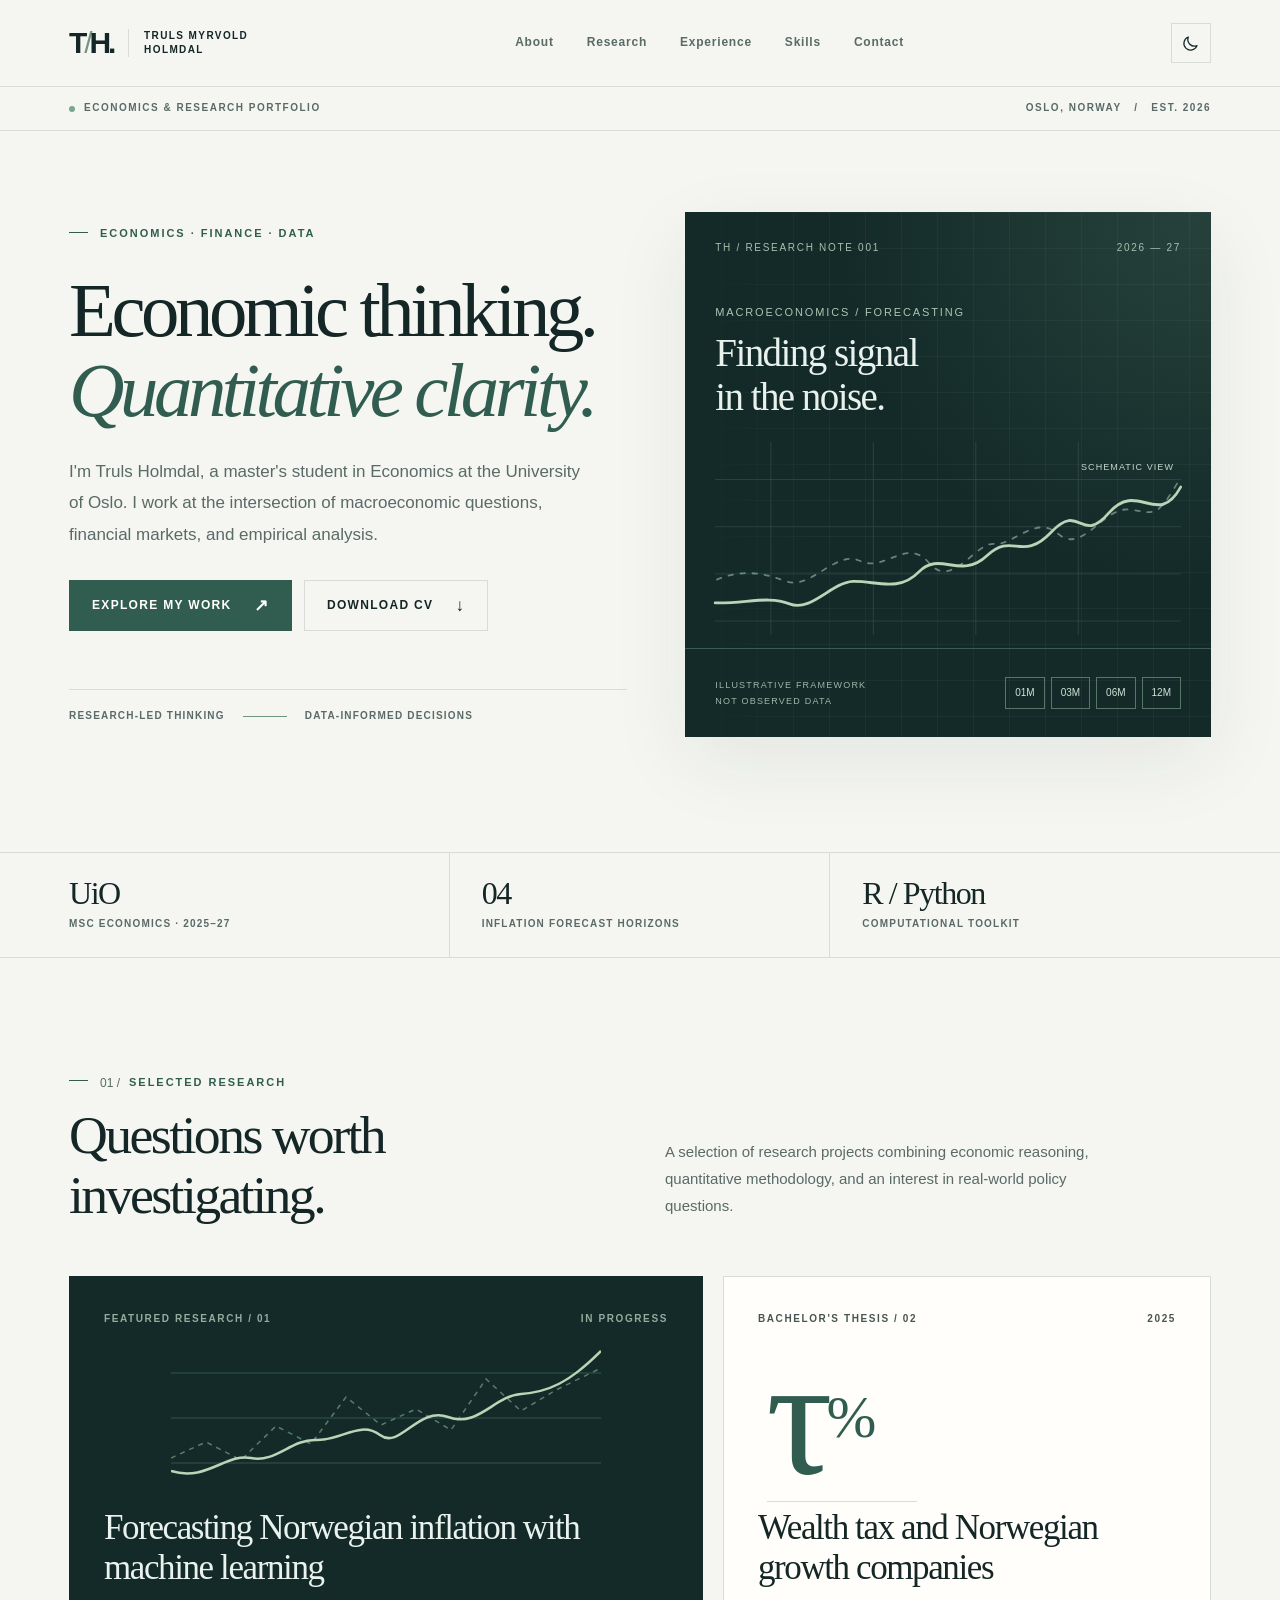
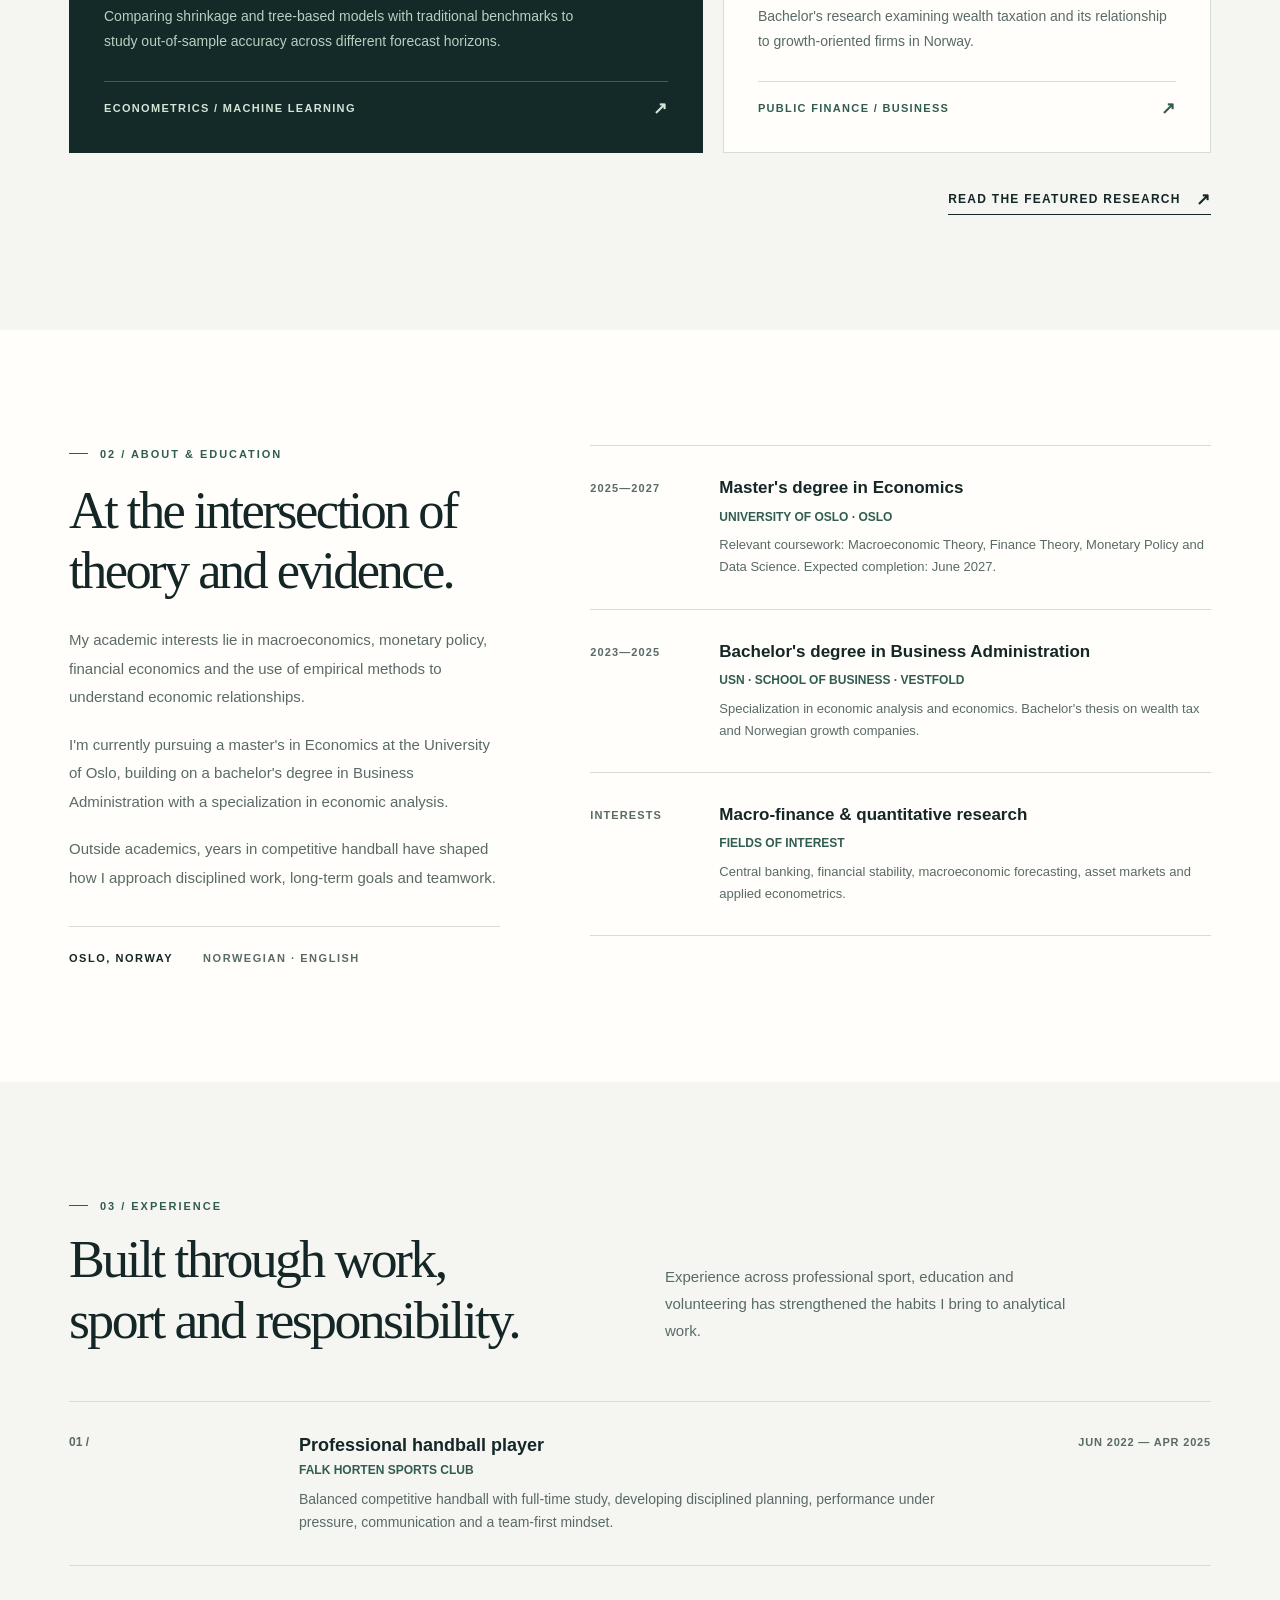
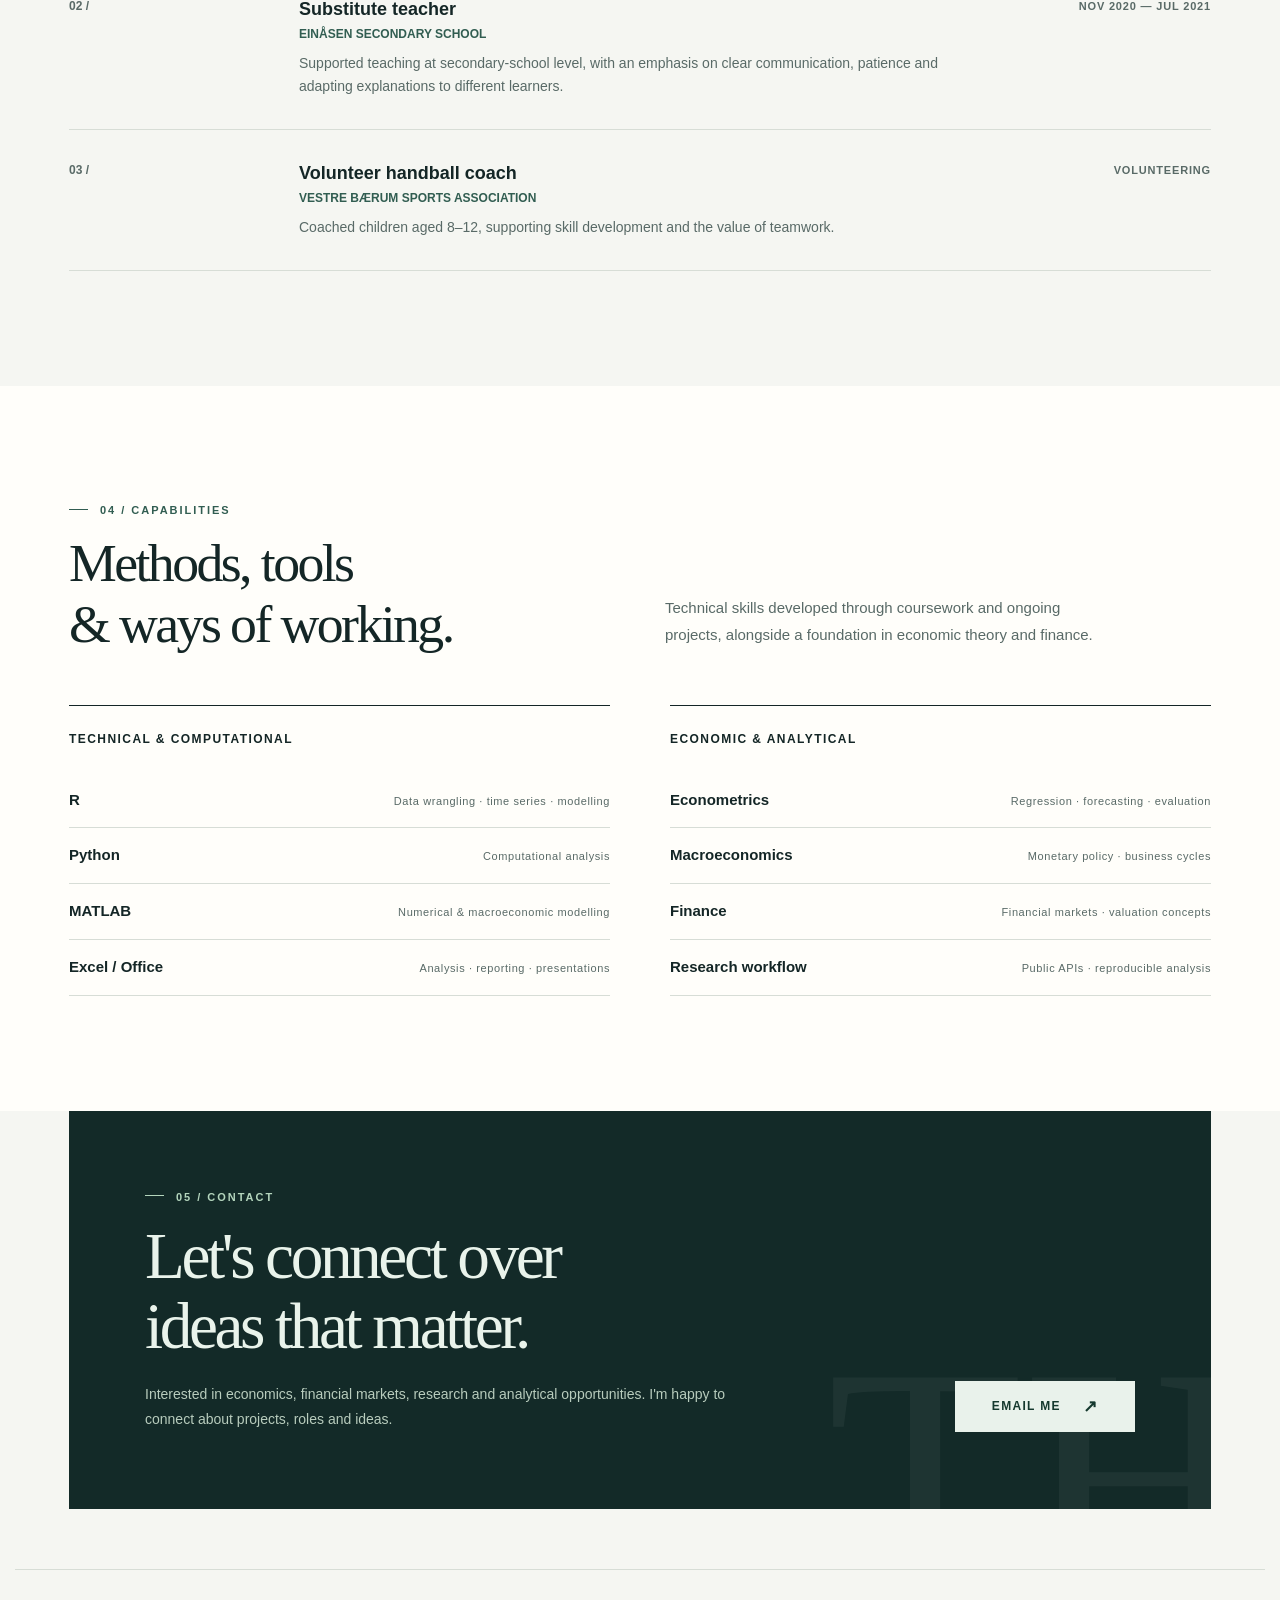
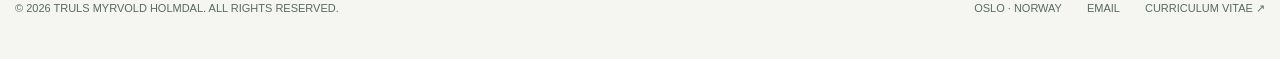
==== index.html @ bb896040 "Add files via upload" ====
<!doctype html>
<html lang="en">
<head>
  <meta charset="UTF-8"><meta name="viewport" content="width=device-width,initial-scale=1">
  <meta name="theme-color" content="#f5f6f2">
  <meta name="description" content="Truls Myrvold Holmdal — Economics master's student at the University of Oslo. Exploring macroeconomics, monetary policy, financial economics, econometrics, and forecasting research.">
  <meta property="og:type" content="website"><meta property="og:title" content="Truls Holmdal | Economics & Quantitative Research"><meta property="og:description" content="A portfolio of economic research, quantitative projects, experience and professional background.">
  <title>Truls Holmdal — Economics & Quantitative Research</title>
  <link rel="icon" href="assets/favicon.svg" type="image/svg+xml"><link rel="stylesheet" href="assets/styles.css">
  <script src="assets/profile.js" defer></script><script src="assets/app.js" defer></script>
</head>
<body>
<a class="skip-link" href="#main">Skip to main content</a>
<header class="site-header"><div class="container header-inner">
  <a href="index.html" class="brand" aria-label="Truls Holmdal home"><span class="brand-mark">T<span>/</span>H.</span><span class="brand-rule"></span><span class="brand-name">TRULS MYRVOLD<br>HOLMDAL</span></a>
  <nav class="navigation" id="site-nav" aria-label="Main navigation" data-navigation><a href="#about">About</a><a href="#work">Research</a><a href="#experience">Experience</a><a href="#skills">Skills</a><a href="#contact">Contact</a></nav>
  <div class="nav-actions"><button class="theme-toggle" type="button" data-theme-toggle aria-label="Switch to dark mode"><svg class="icon-moon" viewBox="0 0 24 24" aria-hidden="true"><path d="M20 15.5A8.8 8.8 0 0 1 8.5 4 9 9 0 1 0 20 15.5Z"/></svg><svg class="icon-sun" viewBox="0 0 24 24" aria-hidden="true"><circle cx="12" cy="12" r="4"/><path d="M12 2v2m0 16v2M4.93 4.93l1.41 1.41m11.32 11.32 1.41 1.41M2 12h2m16 0h2M4.93 19.07l1.41-1.41M17.66 6.34l1.41-1.41"/></svg></button><button class="menu-toggle" type="button" data-menu-toggle aria-controls="site-nav" aria-expanded="false" aria-label="Open navigation menu"><svg viewBox="0 0 24 24" aria-hidden="true"><path d="M4 8h16M4 16h16"/></svg></button></div>
</div></header>
<main id="main">
<div class="site-topline"><div class="container topline-inner"><span><i class="topline-dot"></i>ECONOMICS &amp; RESEARCH PORTFOLIO</span><span>OSLO, NORWAY &nbsp; / &nbsp; EST. 2026</span></div></div>
<section class="hero"><div class="container hero-layout">
  <div class="hero-content reveal"><div class="eyebrow">ECONOMICS · FINANCE · DATA</div><h1>Economic thinking.<br><em>Quantitative clarity.</em></h1><p class="hero-copy">I'm Truls Holmdal, a master's student in Economics at the University of Oslo. I work at the intersection of macroeconomic questions, financial markets, and empirical analysis.</p><div class="hero-actions"><a class="button" href="#work">Explore my work <span class="arrow" aria-hidden="true">↗</span></a><a class="button button-outline" href="assets/Truls_Holmdal_Public_CV.pdf" download>Download CV <span class="arrow" aria-hidden="true">↓</span></a></div><div class="hero-bottom"><span>RESEARCH-LED THINKING</span><span class="line"></span><span>DATA-INFORMED DECISIONS</span></div></div>
  <div class="visual-card reveal" aria-label="Decorative illustration of a quantitative research framework, not actual research results"><div class="visual-noise"></div><div class="visual-top"><span class="visual-index">TH / RESEARCH NOTE 001</span><span class="visual-index">2026 — 27</span></div><div class="visual-center"><span class="visual-label">MACROECONOMICS / FORECASTING</span><div class="visual-title">Finding signal<br>in the noise.</div><div class="visual-plot"><span class="plot-tag">SCHEMATIC VIEW</span><svg viewBox="0 0 500 180" preserveAspectRatio="none" role="img" aria-label="Abstract, illustrative time-series lines"><g class="chart-grid"><line x1="0" y1="35" x2="500" y2="35"/><line x1="0" y1="79" x2="500" y2="79"/><line x1="0" y1="123" x2="500" y2="123"/><line x1="0" y1="167" x2="500" y2="167"/><line x1="60" y1="0" x2="60" y2="180"/><line x1="170" y1="0" x2="170" y2="180"/><line x1="280" y1="0" x2="280" y2="180"/><line x1="390" y1="0" x2="390" y2="180"/></g><path class="chart-line chart-line-secondary" d="M0 129 C30 118 51 122 77 130 S130 100 156 111 S206 88 230 113 S280 93 300 95 S344 67 369 86 S417 60 445 63 S473 73 500 33"/><path class="chart-line" d="M0 150 C32 151 57 143 80 151 S125 131 148 130 S197 141 219 121 S264 129 292 106 S329 113 361 84 S392 97 423 66 S475 81 500 42"/></svg></div></div><div class="visual-end"><span class="visual-foot">ILLUSTRATIVE FRAMEWORK<br>NOT OBSERVED DATA</span><div class="visual-quarters"><span>01M</span><span>03M</span><span>06M</span><span>12M</span></div></div></div>
</div></section>
<section class="at-a-glance"><div class="container glance-grid"><div class="glance"><div class="glance-number">UiO</div><div class="glance-desc">MSc Economics · 2025–27</div></div><div class="glance"><div class="glance-number">04</div><div class="glance-desc">Inflation forecast horizons</div></div><div class="glance"><div class="glance-number">R / Python</div><div class="glance-desc">Computational toolkit</div></div></div></section>
<section class="section" id="work"><div class="container"><div class="section-heading reveal"><div><div class="eyebrow"><span class="number">01 /</span>SELECTED RESEARCH</div><h2>Questions worth<br>investigating.</h2></div><p>A selection of research projects combining economic reasoning, quantitative methodology, and an interest in real-world policy questions.</p></div><div class="projects-grid">
  <a class="project-card project-card--feature reveal" href="projects/inflation-forecasting.html"><div class="card-meta"><span>FEATURED RESEARCH / 01</span><span>IN PROGRESS</span></div><div class="card-visual"><svg class="mini-plot" viewBox="0 0 430 180" aria-hidden="true"><g opacity=".7"><line x1="0" y1="45" x2="430" y2="45"/><line x1="0" y1="90" x2="430" y2="90"/><line x1="0" y1="135" x2="430" y2="135"/></g><path class="ghost" d="M0 130 35 114 70 132 105 98 140 116 175 69 210 97 245 81 280 102 315 51 350 83 385 62 430 40"/><path d="M0 143 C35 154 55 125 80 130 S120 111 145 112 S189 92 209 107 S247 78 277 89 S323 68 350 66 S398 55 430 23"/></svg></div><div><h3>Forecasting Norwegian inflation with machine learning</h3><p>Comparing shrinkage and tree-based models with traditional benchmarks to study out-of-sample accuracy across different forecast horizons.</p><div class="project-bottom"><span>ECONOMETRICS / MACHINE LEARNING</span><span class="arrow" aria-hidden="true">↗</span></div></div></a>
  <a class="project-card reveal" href="projects/wealth-tax.html"><div class="card-meta"><span>BACHELOR'S THESIS / 02</span><span>2025</span></div><div class="card-visual tax-visual" aria-hidden="true">τ<span style="font-size:.36em;letter-spacing:0;vertical-align:middle;margin-left:12px">%</span></div><div><h3>Wealth tax and Norwegian growth companies</h3><p>Bachelor's research examining wealth taxation and its relationship to growth-oriented firms in Norway.</p><div class="project-bottom"><span>PUBLIC FINANCE / BUSINESS</span><span class="arrow" aria-hidden="true">↗</span></div></div></a>
</div><div class="section-after"><a class="text-link" href="projects/inflation-forecasting.html">Read the featured research <span class="arrow" aria-hidden="true">↗</span></a></div></div></section>
<section class="section section-alt" id="about"><div class="container about-grid"><div class="about-copy reveal"><div class="eyebrow">02 / ABOUT & EDUCATION</div><h2>At the intersection of theory and evidence.</h2><p>My academic interests lie in macroeconomics, monetary policy, financial economics and the use of empirical methods to understand economic relationships.</p><p>I'm currently pursuing a master's in Economics at the University of Oslo, building on a bachelor's degree in Business Administration with a specialization in economic analysis.</p><p>Outside academics, years in competitive handball have shaped how I approach disciplined work, long-term goals and teamwork.</p><div class="about-aside"><span>Oslo, Norway</span><span class="muted">Norwegian · English</span></div></div><div class="credentials reveal"><div class="credential"><div class="credential-date">2025—2027</div><div><h3>Master's degree in Economics</h3><p class="institution">UNIVERSITY OF OSLO · OSLO</p><p>Relevant coursework: Macroeconomic Theory, Finance Theory, Monetary Policy and Data Science. Expected completion: June 2027.</p></div></div><div class="credential"><div class="credential-date">2023—2025</div><div><h3>Bachelor's degree in Business Administration</h3><p class="institution">USN · SCHOOL OF BUSINESS · VESTFOLD</p><p>Specialization in economic analysis and economics. Bachelor's thesis on wealth tax and Norwegian growth companies.</p></div></div><div class="credential"><div class="credential-date">INTERESTS</div><div><h3>Macro-finance & quantitative research</h3><p class="institution">FIELDS OF INTEREST</p><p>Central banking, financial stability, macroeconomic forecasting, asset markets and applied econometrics.</p></div></div></div></div></section>
<section class="section" id="experience"><div class="container"><div class="section-heading reveal"><div><div class="eyebrow">03 / EXPERIENCE</div><h2>Built through work,<br>sport and responsibility.</h2></div><p>Experience across professional sport, education and volunteering has strengthened the habits I bring to analytical work.</p></div><div class="experience-list"><div class="experience-row reveal"><div class="experience-index">01 /</div><div><h3>Professional handball player</h3><div class="role">FALK HORTEN SPORTS CLUB</div><p>Balanced competitive handball with full-time study, developing disciplined planning, performance under pressure, communication and a team-first mindset.</p></div><div class="period">JUN 2022 — APR 2025</div></div><div class="experience-row reveal"><div class="experience-index">02 /</div><div><h3>Substitute teacher</h3><div class="role">EINÅSEN SECONDARY SCHOOL</div><p>Supported teaching at secondary-school level, with an emphasis on clear communication, patience and adapting explanations to different learners.</p></div><div class="period">NOV 2020 — JUL 2021</div></div><div class="experience-row reveal"><div class="experience-index">03 /</div><div><h3>Volunteer handball coach</h3><div class="role">VESTRE BÆRUM SPORTS ASSOCIATION</div><p>Coached children aged 8–12, supporting skill development and the value of teamwork.</p></div><div class="period">VOLUNTEERING</div></div></div></div></section>
<section class="section section-alt" id="skills"><div class="container"><div class="section-heading reveal"><div><div class="eyebrow">04 / CAPABILITIES</div><h2>Methods, tools<br>& ways of working.</h2></div><p>Technical skills developed through coursework and ongoing projects, alongside a foundation in economic theory and finance.</p></div><div class="skills-wrap reveal"><div class="skill-column"><h3>Technical & computational</h3><div class="skill-row"><span>R</span><small>Data wrangling · time series · modelling</small></div><div class="skill-row"><span>Python</span><small>Computational analysis</small></div><div class="skill-row"><span>MATLAB</span><small>Numerical & macroeconomic modelling</small></div><div class="skill-row"><span>Excel / Office</span><small>Analysis · reporting · presentations</small></div></div><div class="skill-column"><h3>Economic & analytical</h3><div class="skill-row"><span>Econometrics</span><small>Regression · forecasting · evaluation</small></div><div class="skill-row"><span>Macroeconomics</span><small>Monetary policy · business cycles</small></div><div class="skill-row"><span>Finance</span><small>Financial markets · valuation concepts</small></div><div class="skill-row"><span>Research workflow</span><small>Public APIs · reproducible analysis</small></div></div></div></div></section>
<section class="contact-section" id="contact"><div class="container"><div class="contact-panel reveal"><div><div class="eyebrow">05 / CONTACT</div><h2>Let's connect over<br>ideas that matter.</h2><p>Interested in economics, financial markets, research and analytical opportunities. I'm happy to connect about projects, roles and ideas.</p></div><div class="contact-actions"><a class="button button-light" href="mailto:truls.holmdal@gmail.com">Email me <span class="arrow" aria-hidden="true">↗</span></a><a class="button button-outline social-link" data-profile-link="linkedin" hidden href="#" style="color:#e9f3eb;border-color:#658375">LinkedIn <span class="arrow" aria-hidden="true">↗</span></a><a class="button button-outline social-link" data-profile-link="github" hidden href="#" style="color:#e9f3eb;border-color:#658375">GitHub <span class="arrow" aria-hidden="true">↗</span></a></div></div></div></section>
</main><footer class="site-footer"><div class="container footer-inner"><span>© <span data-year>2026</span> TRULS MYRVOLD HOLMDAL. ALL RIGHTS RESERVED.</span><span class="footer-right"><span>OSLO · NORWAY</span><a href="mailto:truls.holmdal@gmail.com">EMAIL</a><a href="assets/Truls_Holmdal_Public_CV.pdf">CURRICULUM VITAE ↗</a></span></div></footer>
</body></html>
---- assets/styles.css ----
/* Truls Myrvold Holmdal — portfolio. Standalone CSS, no build step required. */
:root{color-scheme:light;--bg:#f5f6f2;--surface:#fffefa;--surface-2:#ecefe9;--ink:#142626;--muted:#596a67;--rule:#d7ddd6;--accent:#315d51;--accent-2:#739683;--accent-light:#dfe9df;--deep:#132a28;--deep-2:#203c38;--shadow:0 24px 75px rgba(25,46,40,.075);--display:Georgia,'Times New Roman',serif;--body:'Helvetica Neue',Arial,Helvetica,sans-serif}
html[data-theme=dark]{color-scheme:dark;--bg:#101c1b;--surface:#182724;--surface-2:#1c322d;--ink:#ebf2ed;--muted:#a6b8b0;--rule:#30433c;--accent:#a7c9b2;--accent-2:#80ac97;--accent-light:#263e34;--deep:#0c1817;--deep-2:#233d35;--shadow:0 24px 75px rgba(0,0,0,.14)}
*{box-sizing:border-box}html{scroll-behavior:smooth;scroll-padding-top:100px}body{margin:0;background:var(--bg);color:var(--ink);font:16px/1.65 var(--body);-webkit-font-smoothing:antialiased}a{color:inherit;text-decoration:none}a:hover{text-decoration:none}button{font:inherit}::selection{background:#a8c9b7;color:#0c2521}img,svg{max-width:100%}button:focus-visible,a:focus-visible{outline:2px solid var(--accent-2);outline-offset:4px}.container{max-width:1250px;margin:0 auto;padding:0 54px}.skip-link{position:absolute;left:14px;top:-50px;z-index:1000;background:var(--ink);color:var(--bg);padding:9px 15px}.skip-link:focus{top:8px}.site-header{position:sticky;top:0;z-index:60;background:color-mix(in srgb,var(--bg) 93%,transparent);border-bottom:1px solid var(--rule);backdrop-filter:blur(18px)}.header-inner{display:flex;align-items:center;justify-content:space-between;min-height:86px;gap:24px}.brand{display:inline-flex;align-items:center;gap:15px;flex-shrink:0}.brand-mark{font-size:30px;font-weight:750;letter-spacing:-.105em;line-height:1}.brand-mark span{font-weight:400;color:var(--accent-2)}.brand-rule{height:28px;border-left:1px solid var(--rule)}.brand-name{font-size:10px;text-transform:uppercase;line-height:1.4;letter-spacing:.14em;font-weight:700}.navigation{display:flex;align-items:center;gap:33px}.navigation a{font-size:12px;font-weight:650;letter-spacing:.065em;color:var(--muted);transition:color .2s}.navigation a:hover,.navigation a[aria-current=page]{color:var(--ink)}.nav-actions{display:flex;align-items:center;gap:12px}.theme-toggle,.menu-toggle{border:1px solid var(--rule);background:transparent;color:var(--ink);width:40px;height:40px;display:grid;place-items:center;cursor:pointer;transition:background .2s,border-color .2s}.theme-toggle:hover,.menu-toggle:hover{background:var(--surface-2)}.theme-toggle svg,.menu-toggle svg{width:18px;height:18px;fill:none;stroke:currentColor;stroke-width:1.65;stroke-linecap:round;stroke-linejoin:round}.icon-sun{display:none}html[data-theme=dark] .icon-sun{display:block}html[data-theme=dark] .icon-moon{display:none}.menu-toggle{display:none}.button{display:inline-flex;align-items:center;justify-content:center;gap:22px;min-height:51px;padding:13px 22px;background:var(--accent);color:#fffefa;font-size:12px;text-transform:uppercase;letter-spacing:.11em;font-weight:750;border:1px solid var(--accent);transition:transform .2s,background .2s}.button:hover{transform:translateY(-2px);background:#1d4339;color:white}.button-outline{background:transparent;border-color:var(--rule);color:var(--ink)}.button-outline:hover{background:var(--surface-2);color:var(--ink)}.button-light{background:#e9f2eb;color:#15392e;border-color:#e9f2eb}.button-light:hover{background:#fff;color:#15392e}.arrow{font-size:17px;line-height:1;display:inline-block;transition:transform .2s}.button:hover .arrow,.text-link:hover .arrow,.project-card:hover .arrow{transform:translate(3px,-3px)}.text-link{display:inline-flex;align-items:center;gap:15px;padding-bottom:5px;border-bottom:1px solid currentColor;font-size:12px;text-transform:uppercase;font-weight:700;letter-spacing:.105em}.eyebrow{font-size:11px;text-transform:uppercase;font-weight:750;letter-spacing:.18em;color:var(--accent)}.eyebrow:before{content:'';display:inline-block;width:19px;height:1px;background:currentColor;vertical-align:middle;margin-right:12px;transform:translateY(-2px)}.muted{color:var(--muted)}.site-topline{border-bottom:1px solid var(--rule)}.topline-inner{min-height:43px;display:flex;align-items:center;justify-content:space-between;gap:16px;font-size:10px;font-weight:700;letter-spacing:.15em;color:var(--muted);text-transform:uppercase}.topline-dot{display:inline-block;width:6px;height:6px;background:#79a68c;border-radius:50%;margin-right:9px;vertical-align:middle}.hero{padding:81px 0 116px;position:relative}.hero-layout{display:grid;grid-template-columns:1.03fr .97fr;gap:58px;align-items:center}.hero h1{font:normal clamp(52px,6vw,87px)/1.05 var(--display);letter-spacing:-.058em;margin:28px 0 24px;max-width:720px}.hero h1 em{font-style:italic;color:var(--accent)}.hero-copy{font-size:17px;line-height:1.85;color:var(--muted);max-width:520px;margin:0 0 30px}.hero-actions{display:flex;flex-wrap:wrap;gap:12px}.hero-bottom{display:flex;align-items:center;gap:18px;margin-top:58px;border-top:1px solid var(--rule);padding-top:18px;font-size:10px;font-weight:700;color:var(--muted);letter-spacing:.12em;text-transform:uppercase}.hero-bottom .line{width:44px;height:1px;background:var(--accent-2)}.visual-card{background:var(--deep);color:#e8f1eb;min-height:525px;position:relative;overflow:hidden;box-shadow:var(--shadow);display:flex;flex-direction:column}.visual-card:before{content:'';position:absolute;inset:0;background:radial-gradient(ellipse at 97% 1%,rgba(131,179,153,.17),transparent 50%);pointer-events:none}.visual-noise{position:absolute;inset:0;background-image:linear-gradient(to right,rgba(209,236,221,.045) 1px,transparent 1px),linear-gradient(to bottom,rgba(209,236,221,.045) 1px,transparent 1px);background-size:36px 36px;mask-image:linear-gradient(90deg,transparent,black 25%,black 95%);pointer-events:none}.visual-top,.visual-end{display:flex;justify-content:space-between;align-items:flex-start;padding:28px 30px;z-index:1;position:relative}.visual-index{font-size:10px;letter-spacing:.17em;text-transform:uppercase;color:#a4c1b0}.visual-center{flex:1;position:relative;display:flex;flex-direction:column;justify-content:center;padding:18px 30px 0;z-index:1}.visual-label{font-size:11px;letter-spacing:.17em;text-transform:uppercase;color:#a9c5b4}.visual-title{font:normal 39px/1.12 var(--display);letter-spacing:-.04em;max-width:360px;margin:10px 0 24px}.visual-plot{position:relative;height:205px;padding-bottom:12px}.visual-plot svg{width:100%;height:100%;overflow:visible}.chart-grid{stroke:#456057;stroke-width:.8;opacity:.58}.chart-line{fill:none;stroke:#b9d5b7;stroke-width:2.7;stroke-linecap:round;stroke-linejoin:round;stroke-dasharray:700;stroke-dashoffset:700;animation:draw 2.2s ease-out .45s forwards}.chart-line-secondary{stroke:#80a49a;stroke-width:1.7;opacity:.74;stroke-dasharray:5 8;animation:none}.plot-tag{position:absolute;top:18px;right:7px;font-size:9px;letter-spacing:.12em;color:#c3d7ca;text-transform:uppercase}.visual-end{border-top:1px solid #3d5c51;align-items:center}.visual-foot{font-size:9px;line-height:1.8;text-transform:uppercase;letter-spacing:.135em;color:#9db7a8}.visual-quarters{display:flex;gap:6px}.visual-quarters span{border:1px solid #567768;padding:7px 9px;font-size:10px;color:#cce2d4}.at-a-glance{border-top:1px solid var(--rule);border-bottom:1px solid var(--rule);margin-top:-1px}.glance-grid{display:grid;grid-template-columns:repeat(3,1fr)}.glance{padding:24px 32px;border-right:1px solid var(--rule)}.glance:first-child{padding-left:0}.glance:last-child{border-right:none}.glance-number{font:normal 32px/1 var(--display);letter-spacing:-.045em;margin-bottom:7px}.glance-desc{color:var(--muted);text-transform:uppercase;letter-spacing:.12em;font-size:10px;font-weight:700}.section{padding:115px 0}.section-alt{background:var(--surface)}.section-heading{display:grid;grid-template-columns:1fr 1fr;align-items:end;gap:50px;margin-bottom:51px}.section-heading h2{font:normal clamp(39px,4.2vw,61px)/1.12 var(--display);letter-spacing:-.048em;margin:14px 0 0;max-width:570px}.section-heading p{font-size:15px;color:var(--muted);max-width:430px;margin:0 0 6px;line-height:1.8}.section-heading .number{color:var(--muted);font:normal 12px var(--body);letter-spacing:0;vertical-align:middle;margin-right:9px}.projects-grid{display:grid;grid-template-columns:1.13fr .87fr;gap:20px}.project-card{position:relative;min-height:470px;padding:34px;display:flex;flex-direction:column;overflow:hidden;border:1px solid var(--rule);background:var(--surface);transition:transform .25s,box-shadow .25s,border-color .25s}.project-card:hover{transform:translateY(-4px);box-shadow:var(--shadow);border-color:var(--accent-2)}.project-card--feature{background:var(--deep);color:#e9f2ed;border-color:var(--deep)}.card-meta{display:flex;justify-content:space-between;gap:8px;font-size:10px;letter-spacing:.16em;text-transform:uppercase;font-weight:750;opacity:.78}.project-card--feature .card-meta{color:#b5d2bf}.card-visual{flex:1;display:flex;align-items:center;justify-content:center;min-height:172px}.mini-plot{width:80%;max-width:430px}.mini-plot path{fill:none;stroke:#b9d5b7;stroke-width:2.5}.mini-plot .ghost{stroke:#557d6c;stroke-dasharray:5 5;stroke-width:1.5}.mini-plot line{stroke:#42685a;stroke-width:1}.tax-visual{align-self:flex-start;font:normal clamp(105px,13vw,184px)/1 var(--display);color:var(--accent);letter-spacing:-.11em;padding-left:8px;position:relative}.tax-visual:after{content:'';position:absolute;height:1px;width:150px;background:var(--rule);left:9px;bottom:6px}.project-card h3{font:normal 35px/1.17 var(--display);letter-spacing:-.04em;margin:0 0 15px}.project-card p{font-size:14px;line-height:1.75;color:var(--muted);margin:0;max-width:480px}.project-card--feature p{color:#b6d0c1}.project-bottom{border-top:1px solid var(--rule);margin-top:28px;padding-top:17px;display:flex;justify-content:space-between;align-items:center;gap:10px;color:var(--accent);font-size:11px;font-weight:750;text-transform:uppercase;letter-spacing:.12em}.project-card--feature .project-bottom{border-color:#3e5e50;color:#d4e5d8}.section-after{margin-top:37px;display:flex;justify-content:flex-end}.about-grid{display:grid;grid-template-columns:.82fr 1.18fr;gap:90px}.about-copy h2{font:normal clamp(41px,4.1vw,60px)/1.15 var(--display);letter-spacing:-.049em;margin:16px 0 26px}.about-copy p{font-size:15px;line-height:1.9;color:var(--muted);margin:0 0 19px}.about-aside{border-top:1px solid var(--rule);padding-top:22px;margin-top:34px;display:flex;gap:30px;align-items:center}.about-aside span{font-size:11px;text-transform:uppercase;letter-spacing:.14em;font-weight:750}.credentials{border-top:1px solid var(--rule)}.credential{display:grid;grid-template-columns:105px 1fr;gap:24px;padding:30px 0;border-bottom:1px solid var(--rule)}.credential-date{font-size:11px;letter-spacing:.1em;color:var(--muted);padding-top:3px;font-weight:700}.credential h3{font-size:17px;line-height:1.45;margin:0 0 6px}.credential .institution{font-size:12px;color:var(--accent);font-weight:700;margin:0 0 7px}.credential p{font-size:13px;color:var(--muted);line-height:1.7;margin:0}.experience-list{border-top:1px solid var(--rule)}.experience-row{display:grid;grid-template-columns:200px 1fr 180px;gap:30px;border-bottom:1px solid var(--rule);padding:31px 0}.experience-row h3{font-size:18px;margin:0 0 3px;line-height:1.4}.experience-row .role{font-size:12px;color:var(--accent);font-weight:750}.experience-row p{font-size:14px;color:var(--muted);margin:7px 0 0;max-width:650px}.experience-row .period{font-size:11px;color:var(--muted);font-weight:700;letter-spacing:.075em;text-align:right}.experience-index{font-size:12px;color:var(--muted);font-weight:700}.skills-wrap{display:grid;grid-template-columns:1fr 1fr;gap:60px}.skill-column{border-top:1px solid var(--ink);padding-top:24px}.skill-column h3{font-size:12px;letter-spacing:.12em;text-transform:uppercase;margin:0 0 23px}.skill-row{display:flex;align-items:baseline;justify-content:space-between;gap:20px;padding:15px 0;border-bottom:1px solid var(--rule);font-size:15px;font-weight:650}.skill-row small{font-size:11px;letter-spacing:.055em;color:var(--muted);font-weight:500;text-align:right}.contact-section{padding:0 0 60px}.contact-panel{background:var(--deep);color:#e9f3eb;position:relative;overflow:hidden;padding:77px 76px;display:grid;grid-template-columns:1fr auto;align-items:end;gap:45px}.contact-panel:after{content:'TH';position:absolute;right:-43px;bottom:-130px;font:normal 320px/1 var(--display);opacity:.05;pointer-events:none}.contact-panel .eyebrow{color:#b4d5bd}.contact-panel h2{font:normal clamp(40px,5.1vw,74px)/1.08 var(--display);letter-spacing:-.052em;margin:15px 0 20px;max-width:760px}.contact-panel p{color:#b8ccbd;max-width:590px;line-height:1.8;font-size:14px;margin:0}.contact-actions{position:relative;z-index:2;display:flex;flex-direction:column;gap:12px;align-items:stretch;min-width:180px}.footer-inner{padding:29px 0 42px;display:flex;justify-content:space-between;gap:20px;border-top:1px solid var(--rule);font-size:11px;color:var(--muted)}.footer-right{display:flex;gap:25px;flex-wrap:wrap}.footer-right a:hover{color:var(--accent)}.tag{display:inline-block;font-size:10px;font-weight:750;letter-spacing:.13em;text-transform:uppercase;padding:8px 10px;border:1px solid var(--rule);color:var(--muted)}.tag-accent{color:var(--accent);border-color:var(--accent-2)}.detail-hero{padding:88px 0 70px;border-bottom:1px solid var(--rule)}.breadcrumb{display:flex;align-items:center;gap:12px;font-size:10px;text-transform:uppercase;letter-spacing:.14em;color:var(--muted);font-weight:700}.breadcrumb a:hover{color:var(--accent)}.breadcrumb-separator{opacity:.5}.detail-hero h1{font:normal clamp(49px,6.5vw,90px)/1.06 var(--display);letter-spacing:-.056em;margin:28px 0 26px;max-width:980px}.detail-intro{max-width:760px;color:var(--muted);font-size:18px;line-height:1.76;margin:0}.detail-meta{border-top:1px solid var(--rule);margin-top:50px;padding-top:22px;display:grid;grid-template-columns:repeat(3,1fr);gap:20px}.detail-meta span{display:block;font-size:10px;text-transform:uppercase;letter-spacing:.14em;color:var(--muted);font-weight:700;margin-bottom:9px}.detail-meta strong{font-size:13px;line-height:1.5;font-weight:700}.detail-section{padding:95px 0}.detail-layout{display:grid;grid-template-columns:260px 1fr;gap:80px}.detail-sidebar{font-size:12px}.detail-sidebar .eyebrow{margin-bottom:24px}.detail-sidebar a{display:block;color:var(--muted);padding:10px 0;border-top:1px solid var(--rule)}.detail-sidebar a:hover{color:var(--accent)}.detail-body h2{font:normal clamp(35px,3.9vw,50px)/1.15 var(--display);letter-spacing:-.045em;margin:0 0 18px}.detail-body h3{font-size:17px;letter-spacing:-.015em;margin:38px 0 12px}.detail-body p{font-size:15px;color:var(--muted);line-height:1.95;max-width:760px;margin:0 0 20px}.detail-body section+section{padding-top:55px;margin-top:65px;border-top:1px solid var(--rule)}.process-grid{display:grid;grid-template-columns:repeat(3,1fr);gap:10px;margin:30px 0}.process-box{background:var(--surface);border:1px solid var(--rule);padding:24px 21px;min-height:165px}.process-box .num{font:normal 30px/1 var(--display);color:var(--accent);margin-bottom:18px}.process-box h4{font-size:12px;text-transform:uppercase;letter-spacing:.08em;margin:0 0 7px}.process-box p{font-size:12px;line-height:1.65;margin:0}.horizon-grid{display:grid;grid-template-columns:repeat(4,1fr);gap:10px;margin:28px 0}.horizon{padding:22px 16px;background:var(--surface);border:1px solid var(--rule);text-align:center}.horizon strong{display:block;font:normal 40px/1 var(--display);color:var(--accent);margin-bottom:6px}.horizon span{font-size:10px;letter-spacing:.12em;text-transform:uppercase;color:var(--muted)}.data-list{display:grid;grid-template-columns:1fr 1fr;gap:8px;margin:27px 0}.data-list div{padding:17px 18px;background:var(--surface);border:1px solid var(--rule);font-size:13px}.data-list small{display:block;color:var(--muted);font-size:11px;margin-top:5px}.note-panel{border-left:3px solid var(--accent-2);background:var(--accent-light);padding:22px 28px;margin:30px 0}.note-panel strong{display:block;font-size:11px;letter-spacing:.12em;text-transform:uppercase;color:var(--accent);margin-bottom:7px}.note-panel p{margin:0;font-size:13px;color:var(--ink);line-height:1.75}.topic-list{counter-reset:topic}.topic{display:grid;grid-template-columns:35px 1fr;gap:15px;padding:21px 0;border-top:1px solid var(--rule)}.topic:before{counter-increment:topic;content:'0' counter(topic);font:normal 14px var(--display);color:var(--accent)}.topic h3{margin:0 0 8px}.topic p{margin:0;font-size:13px}.detail-nav{display:flex;justify-content:space-between;gap:20px;border-top:1px solid var(--rule);padding:28px 0 70px}.detail-nav a{font-size:12px;font-weight:750;letter-spacing:.09em;text-transform:uppercase;color:var(--accent)}.social-link[hidden]{display:none!important}.js .reveal{opacity:1;transform:none}.js .reveal.is-visible{animation:soft-enter .7s ease both}@keyframes soft-enter{from{opacity:.85;transform:translateY(12px)}to{opacity:1;transform:none}}@keyframes draw{to{stroke-dashoffset:0}}
@media (max-width:1050px){.container{padding:0 35px}.navigation{gap:18px}.hero-layout{gap:30px}.hero h1{font-size:clamp(49px,6.5vw,73px)}.visual-card{min-height:480px}.about-grid{gap:45px}.experience-row{grid-template-columns:75px 1fr 160px}.contact-panel{padding:60px 45px}}
@media(max-width:760px){.container{padding:0 23px}.header-inner{min-height:73px}.brand-name{font-size:9px}.brand-rule{height:25px}.menu-toggle{display:grid}.navigation{position:absolute;display:none;top:73px;left:0;right:0;background:var(--bg);padding:20px 23px 30px;border-bottom:1px solid var(--rule);box-shadow:var(--shadow);flex-direction:column;align-items:stretch;gap:0}.navigation.is-open{display:flex}.navigation a{padding:13px 0;font-size:13px;border-bottom:1px solid var(--rule)}.topline-inner{font-size:9px;min-height:37px}.topline-inner span:last-child{display:none}.hero{padding:55px 0 65px}.hero-layout,.section-heading,.about-grid,.skills-wrap,.detail-layout{grid-template-columns:1fr}.hero h1{font-size:clamp(50px,11.5vw,76px);margin:19px 0 22px}.hero-copy{font-size:15px}.hero-bottom{margin-top:34px}.visual-card{min-height:450px}.visual-title{font-size:34px}.glance{padding:17px 9px}.glance:first-child{padding-left:0}.glance-number{font-size:26px}.glance-desc{font-size:8px;line-height:1.6}.section{padding:75px 0}.section-heading{gap:20px;margin-bottom:32px}.section-heading h2{font-size:42px}.section-heading p{font-size:14px}.projects-grid{grid-template-columns:1fr}.project-card{min-height:425px;padding:27px}.project-card h3{font-size:31px}.tax-visual{font-size:150px}.about-grid{gap:35px}.experience-row{grid-template-columns:45px 1fr;gap:16px}.experience-row .period{grid-column:2;text-align:left;margin-top:-8px}.contact-section{padding-bottom:25px}.contact-panel{grid-template-columns:1fr;padding:48px 28px;gap:30px}.contact-panel h2{font-size:45px}.contact-actions{align-items:flex-start}.footer-inner{flex-direction:column;gap:14px}.detail-hero{padding:57px 0 52px}.detail-hero h1{font-size:clamp(44px,10vw,65px)}.detail-intro{font-size:15px}.detail-meta{grid-template-columns:1fr 1fr}.detail-section{padding:60px 0}.detail-sidebar{display:none}.detail-body h2{font-size:38px}.process-grid{grid-template-columns:1fr}.process-box{min-height:auto}.horizon-grid{gap:6px}.horizon{padding:18px 7px}.horizon strong{font-size:31px}.horizon span{font-size:9px}.data-list{grid-template-columns:1fr}}
@media(max-width:440px){.hero-actions{display:grid;grid-template-columns:1fr}.hero-actions .button{width:100%}.brand-name{display:none}.brand-rule{display:none}.visual-card{min-height:420px}.visual-top,.visual-end{padding:23px}.visual-center{padding-left:23px;padding-right:23px}.visual-quarters span{padding:5px;font-size:9px}.glance-desc{letter-spacing:.045em}.credential{grid-template-columns:75px 1fr;gap:12px}.detail-meta{grid-template-columns:1fr}.contact-panel h2{font-size:40px}}
@media(prefers-reduced-motion:reduce){html{scroll-behavior:auto}*,*::before,*::after{animation-duration:.01ms!important;transition-duration:.01ms!important}.chart-line{stroke-dashoffset:0}.js .reveal{opacity:1;transform:none}}
@media print{.site-header,.topline-inner,.hero-actions,.theme-toggle,.menu-toggle,.contact-section,.site-footer{display:none!important}body{background:#fff;color:#000}.section{padding:20px 0}.reveal{opacity:1!important;transform:none!important}}
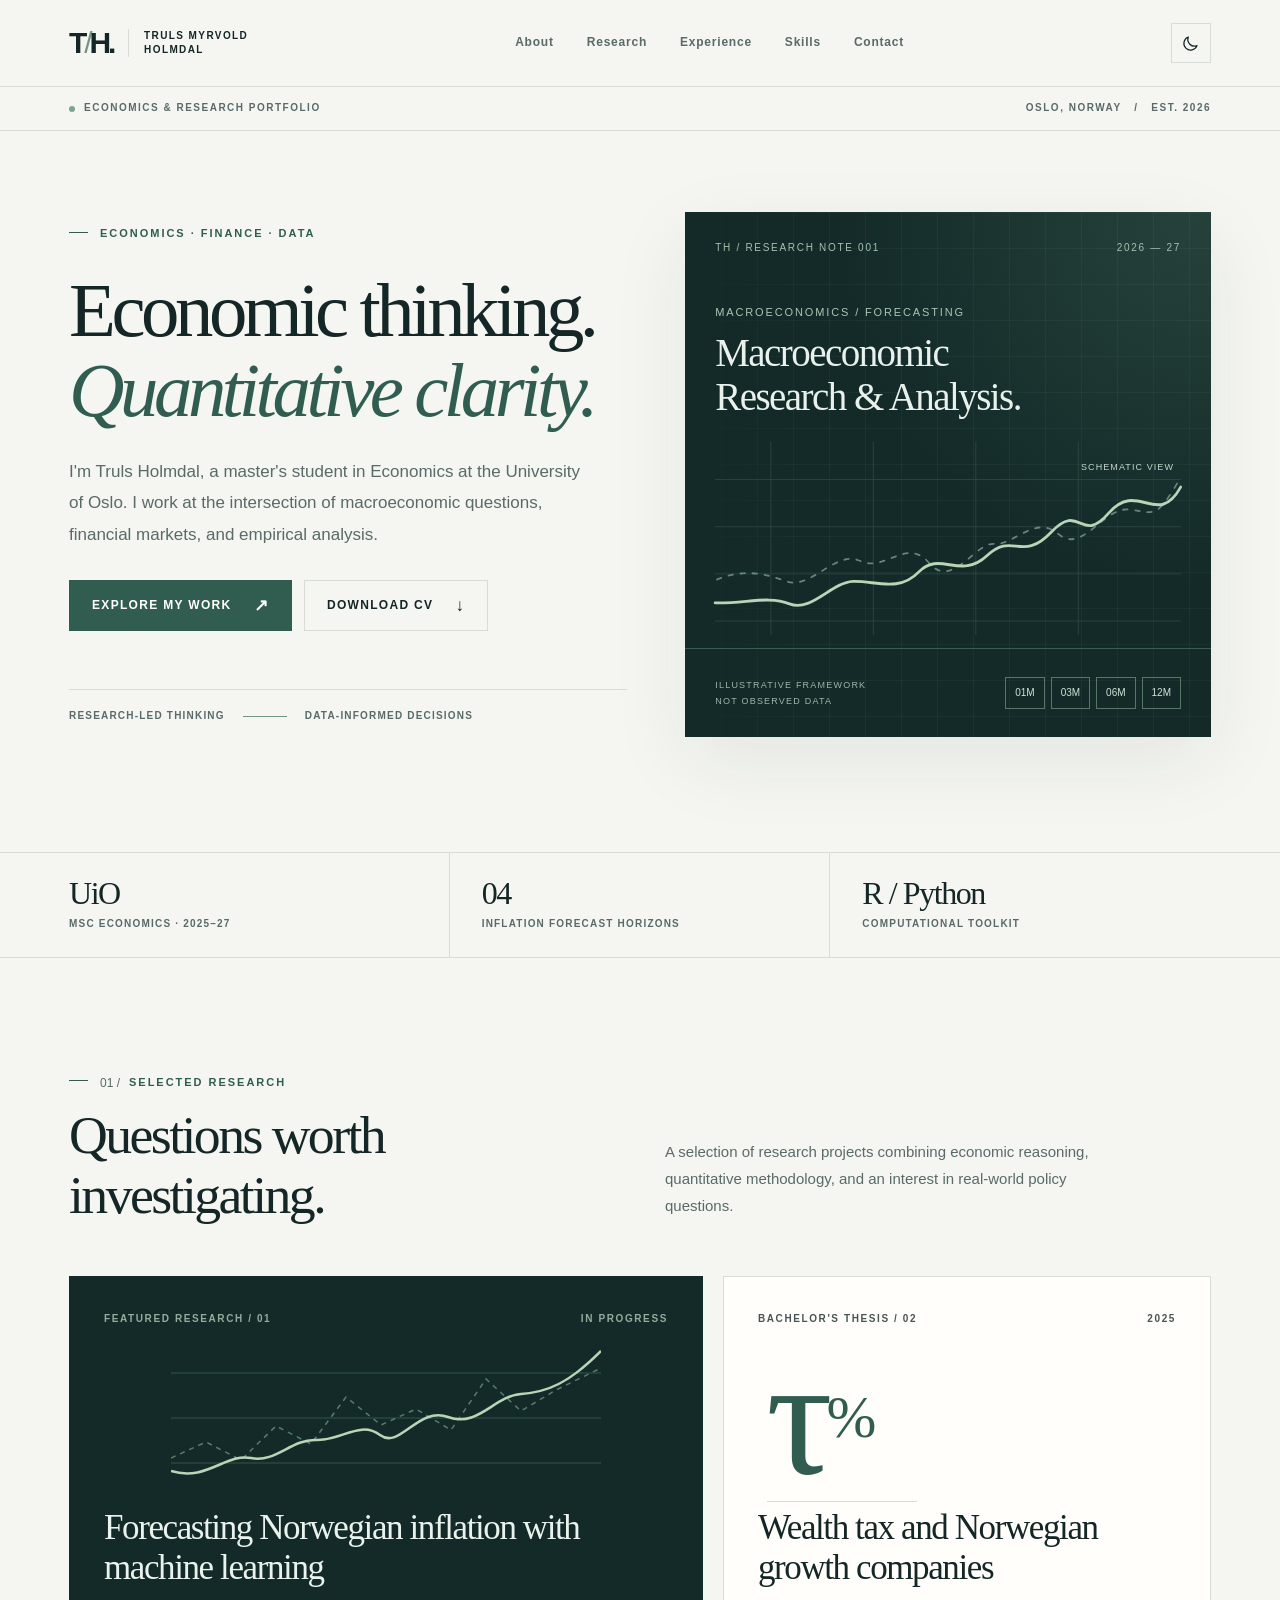
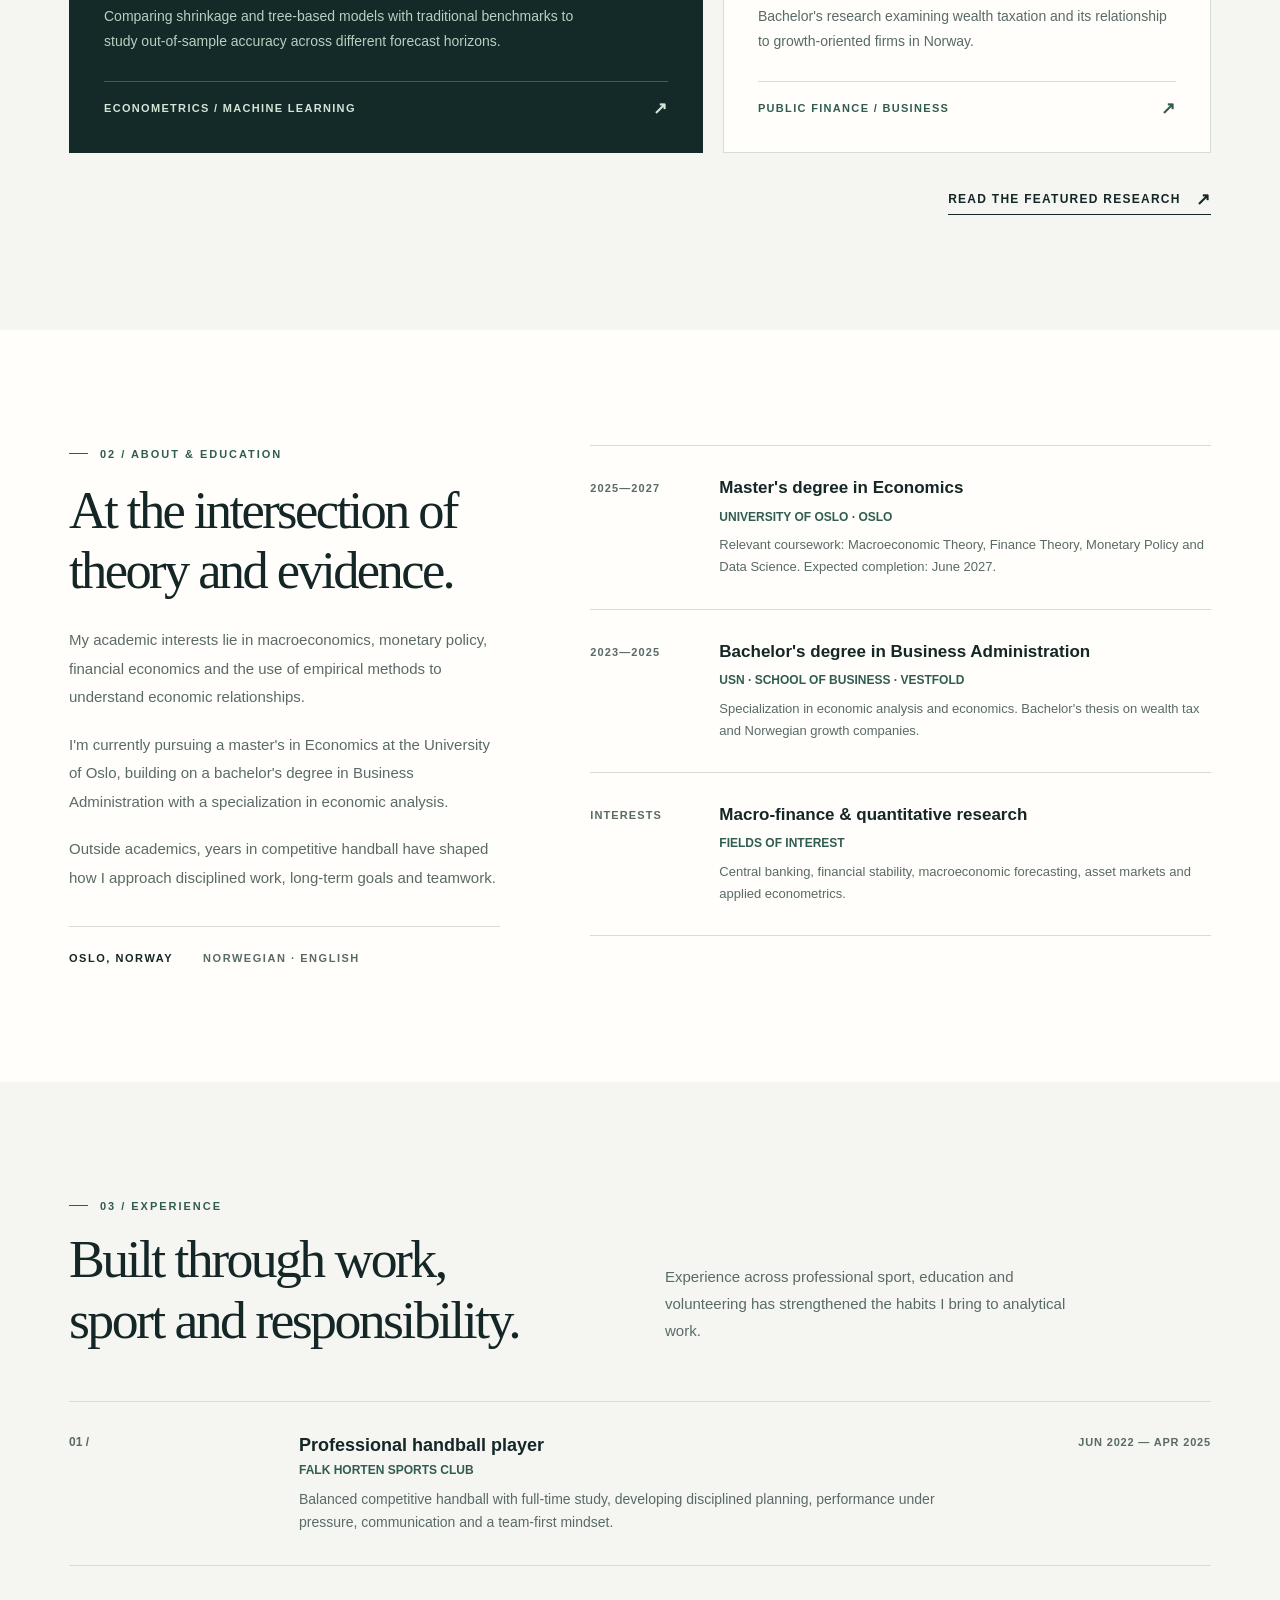
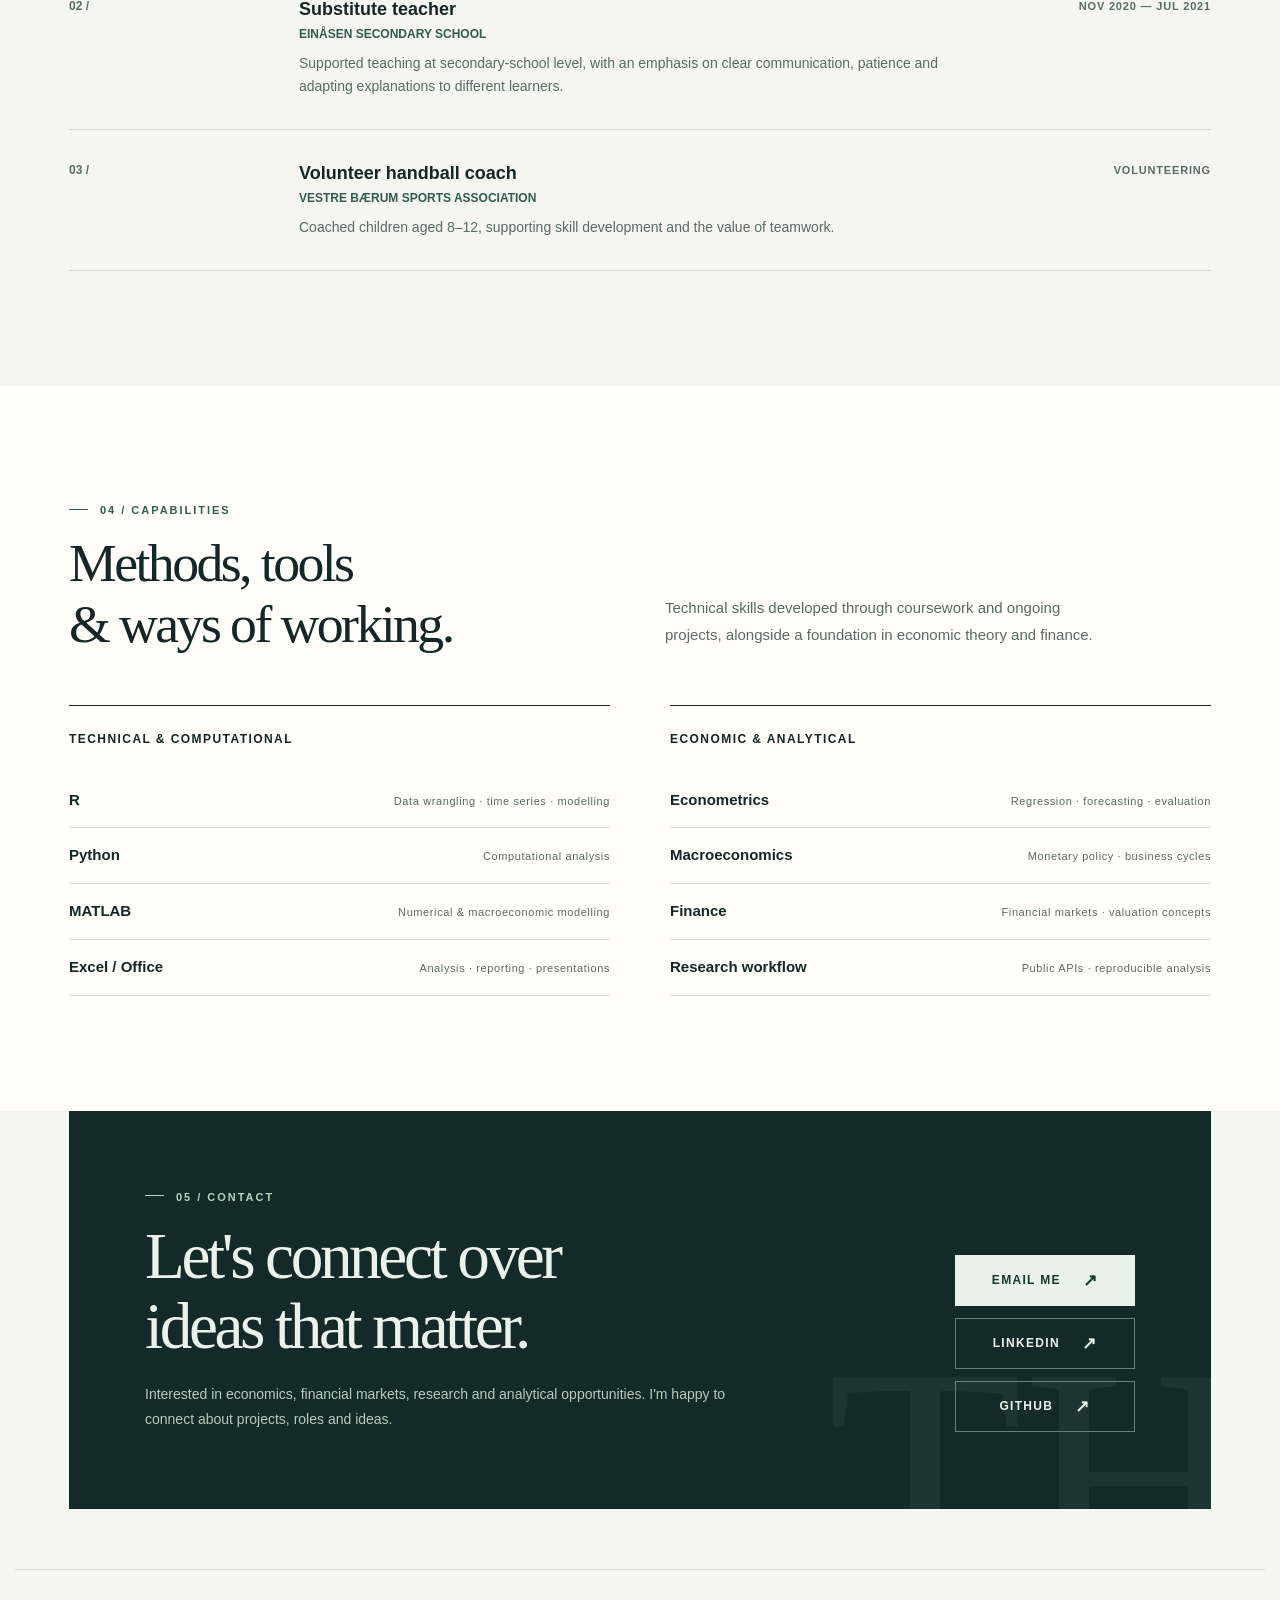
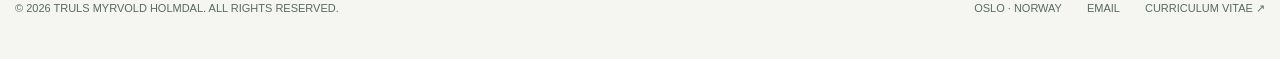
==== commit a0f3fcee: "Update index.html" ====
--- a/index.html
+++ b/index.html
@@ -20,7 +20,7 @@
 <div class="site-topline"><div class="container topline-inner"><span><i class="topline-dot"></i>ECONOMICS &amp; RESEARCH PORTFOLIO</span><span>OSLO, NORWAY &nbsp; / &nbsp; EST. 2026</span></div></div>
 <section class="hero"><div class="container hero-layout">
   <div class="hero-content reveal"><div class="eyebrow">ECONOMICS · FINANCE · DATA</div><h1>Economic thinking.<br><em>Quantitative clarity.</em></h1><p class="hero-copy">I'm Truls Holmdal, a master's student in Economics at the University of Oslo. I work at the intersection of macroeconomic questions, financial markets, and empirical analysis.</p><div class="hero-actions"><a class="button" href="#work">Explore my work <span class="arrow" aria-hidden="true">↗</span></a><a class="button button-outline" href="assets/Truls_Holmdal_Public_CV.pdf" download>Download CV <span class="arrow" aria-hidden="true">↓</span></a></div><div class="hero-bottom"><span>RESEARCH-LED THINKING</span><span class="line"></span><span>DATA-INFORMED DECISIONS</span></div></div>
-  <div class="visual-card reveal" aria-label="Decorative illustration of a quantitative research framework, not actual research results"><div class="visual-noise"></div><div class="visual-top"><span class="visual-index">TH / RESEARCH NOTE 001</span><span class="visual-index">2026 — 27</span></div><div class="visual-center"><span class="visual-label">MACROECONOMICS / FORECASTING</span><div class="visual-title">Finding signal<br>in the noise.</div><div class="visual-plot"><span class="plot-tag">SCHEMATIC VIEW</span><svg viewBox="0 0 500 180" preserveAspectRatio="none" role="img" aria-label="Abstract, illustrative time-series lines"><g class="chart-grid"><line x1="0" y1="35" x2="500" y2="35"/><line x1="0" y1="79" x2="500" y2="79"/><line x1="0" y1="123" x2="500" y2="123"/><line x1="0" y1="167" x2="500" y2="167"/><line x1="60" y1="0" x2="60" y2="180"/><line x1="170" y1="0" x2="170" y2="180"/><line x1="280" y1="0" x2="280" y2="180"/><line x1="390" y1="0" x2="390" y2="180"/></g><path class="chart-line chart-line-secondary" d="M0 129 C30 118 51 122 77 130 S130 100 156 111 S206 88 230 113 S280 93 300 95 S344 67 369 86 S417 60 445 63 S473 73 500 33"/><path class="chart-line" d="M0 150 C32 151 57 143 80 151 S125 131 148 130 S197 141 219 121 S264 129 292 106 S329 113 361 84 S392 97 423 66 S475 81 500 42"/></svg></div></div><div class="visual-end"><span class="visual-foot">ILLUSTRATIVE FRAMEWORK<br>NOT OBSERVED DATA</span><div class="visual-quarters"><span>01M</span><span>03M</span><span>06M</span><span>12M</span></div></div></div>
+  <div class="visual-card reveal" aria-label="Decorative illustration of a quantitative research framework, not actual research results"><div class="visual-noise"></div><div class="visual-top"><span class="visual-index">TH / RESEARCH NOTE 001</span><span class="visual-index">2026 — 27</span></div><div class="visual-center"><span class="visual-label">MACROECONOMICS / FORECASTING</span><div class="visual-title">Macroeconomic<br>Research & Analysis.</div><div class="visual-plot"><span class="plot-tag">SCHEMATIC VIEW</span><svg viewBox="0 0 500 180" preserveAspectRatio="none" role="img" aria-label="Abstract, illustrative time-series lines"><g class="chart-grid"><line x1="0" y1="35" x2="500" y2="35"/><line x1="0" y1="79" x2="500" y2="79"/><line x1="0" y1="123" x2="500" y2="123"/><line x1="0" y1="167" x2="500" y2="167"/><line x1="60" y1="0" x2="60" y2="180"/><line x1="170" y1="0" x2="170" y2="180"/><line x1="280" y1="0" x2="280" y2="180"/><line x1="390" y1="0" x2="390" y2="180"/></g><path class="chart-line chart-line-secondary" d="M0 129 C30 118 51 122 77 130 S130 100 156 111 S206 88 230 113 S280 93 300 95 S344 67 369 86 S417 60 445 63 S473 73 500 33"/><path class="chart-line" d="M0 150 C32 151 57 143 80 151 S125 131 148 130 S197 141 219 121 S264 129 292 106 S329 113 361 84 S392 97 423 66 S475 81 500 42"/></svg></div></div><div class="visual-end"><span class="visual-foot">ILLUSTRATIVE FRAMEWORK<br>NOT OBSERVED DATA</span><div class="visual-quarters"><span>01M</span><span>03M</span><span>06M</span><span>12M</span></div></div></div>
 </div></section>
 <section class="at-a-glance"><div class="container glance-grid"><div class="glance"><div class="glance-number">UiO</div><div class="glance-desc">MSc Economics · 2025–27</div></div><div class="glance"><div class="glance-number">04</div><div class="glance-desc">Inflation forecast horizons</div></div><div class="glance"><div class="glance-number">R / Python</div><div class="glance-desc">Computational toolkit</div></div></div></section>
 <section class="section" id="work"><div class="container"><div class="section-heading reveal"><div><div class="eyebrow"><span class="number">01 /</span>SELECTED RESEARCH</div><h2>Questions worth<br>investigating.</h2></div><p>A selection of research projects combining economic reasoning, quantitative methodology, and an interest in real-world policy questions.</p></div><div class="projects-grid">
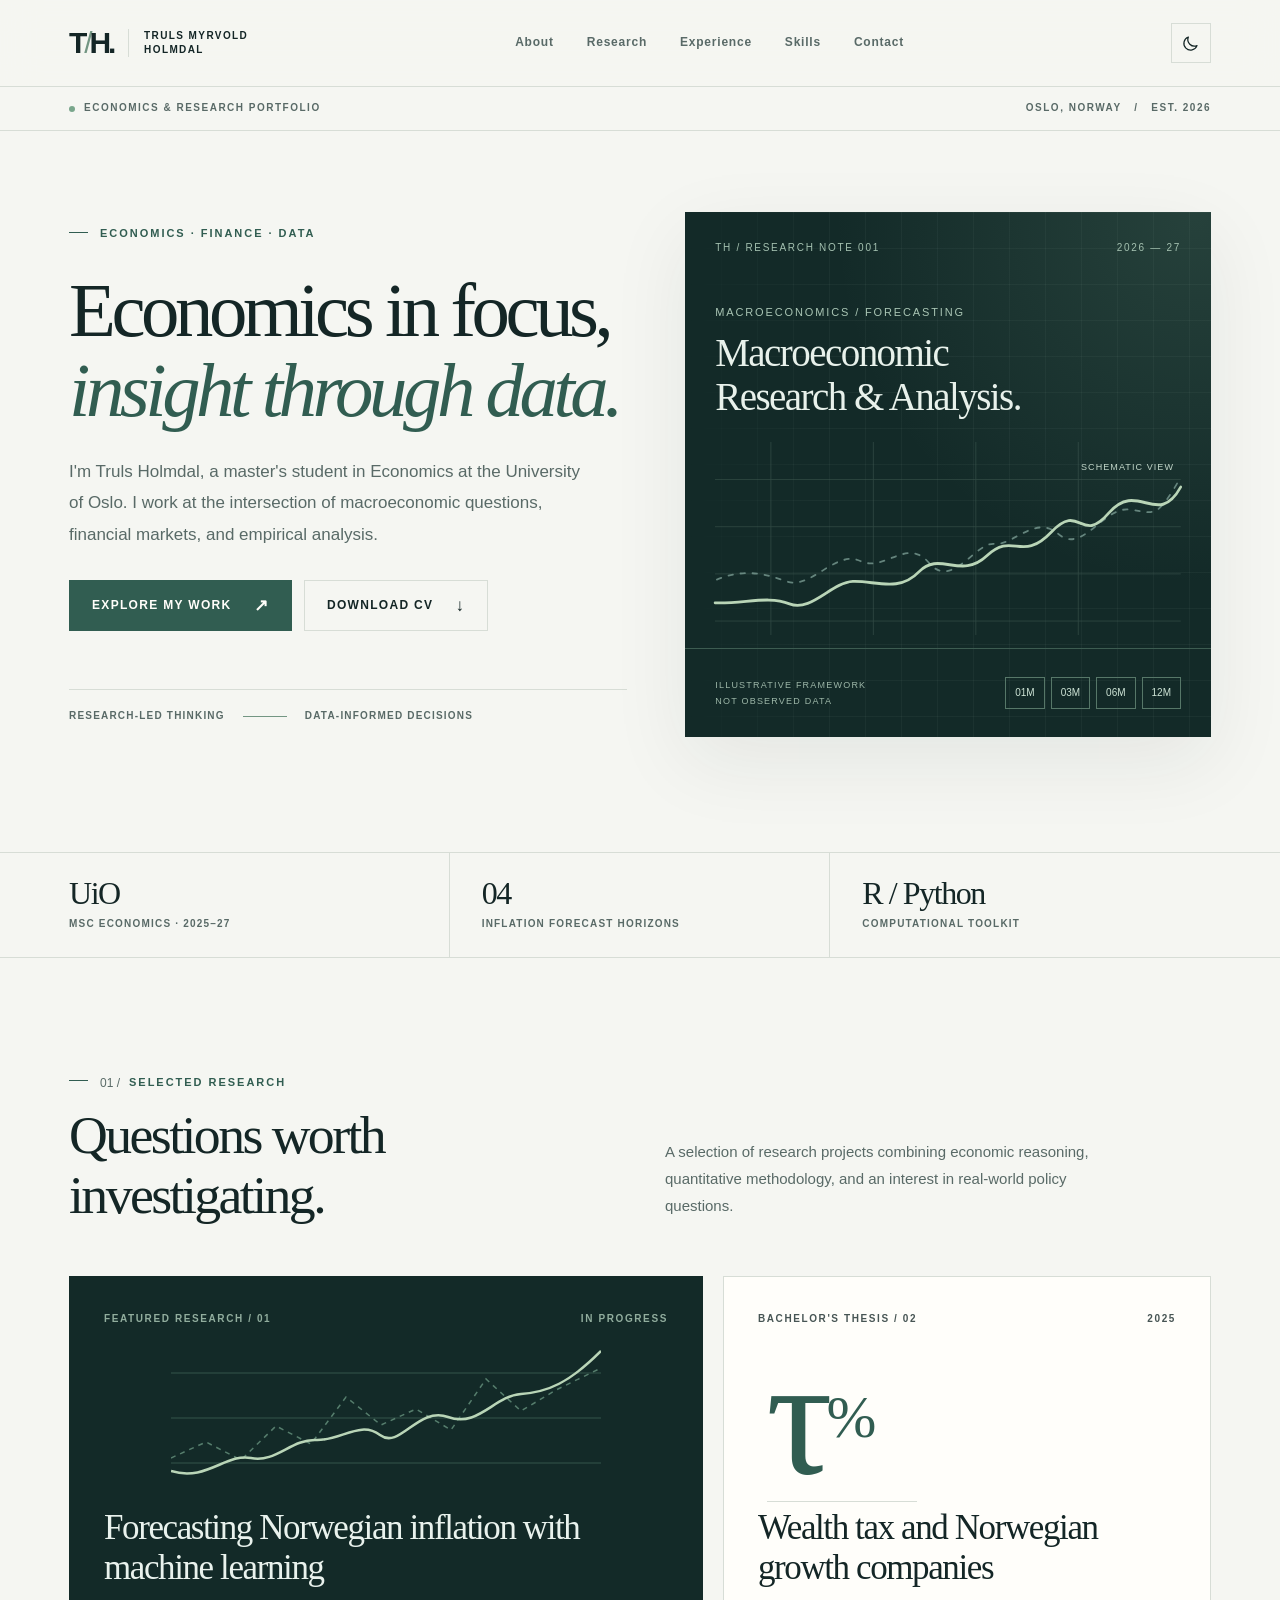
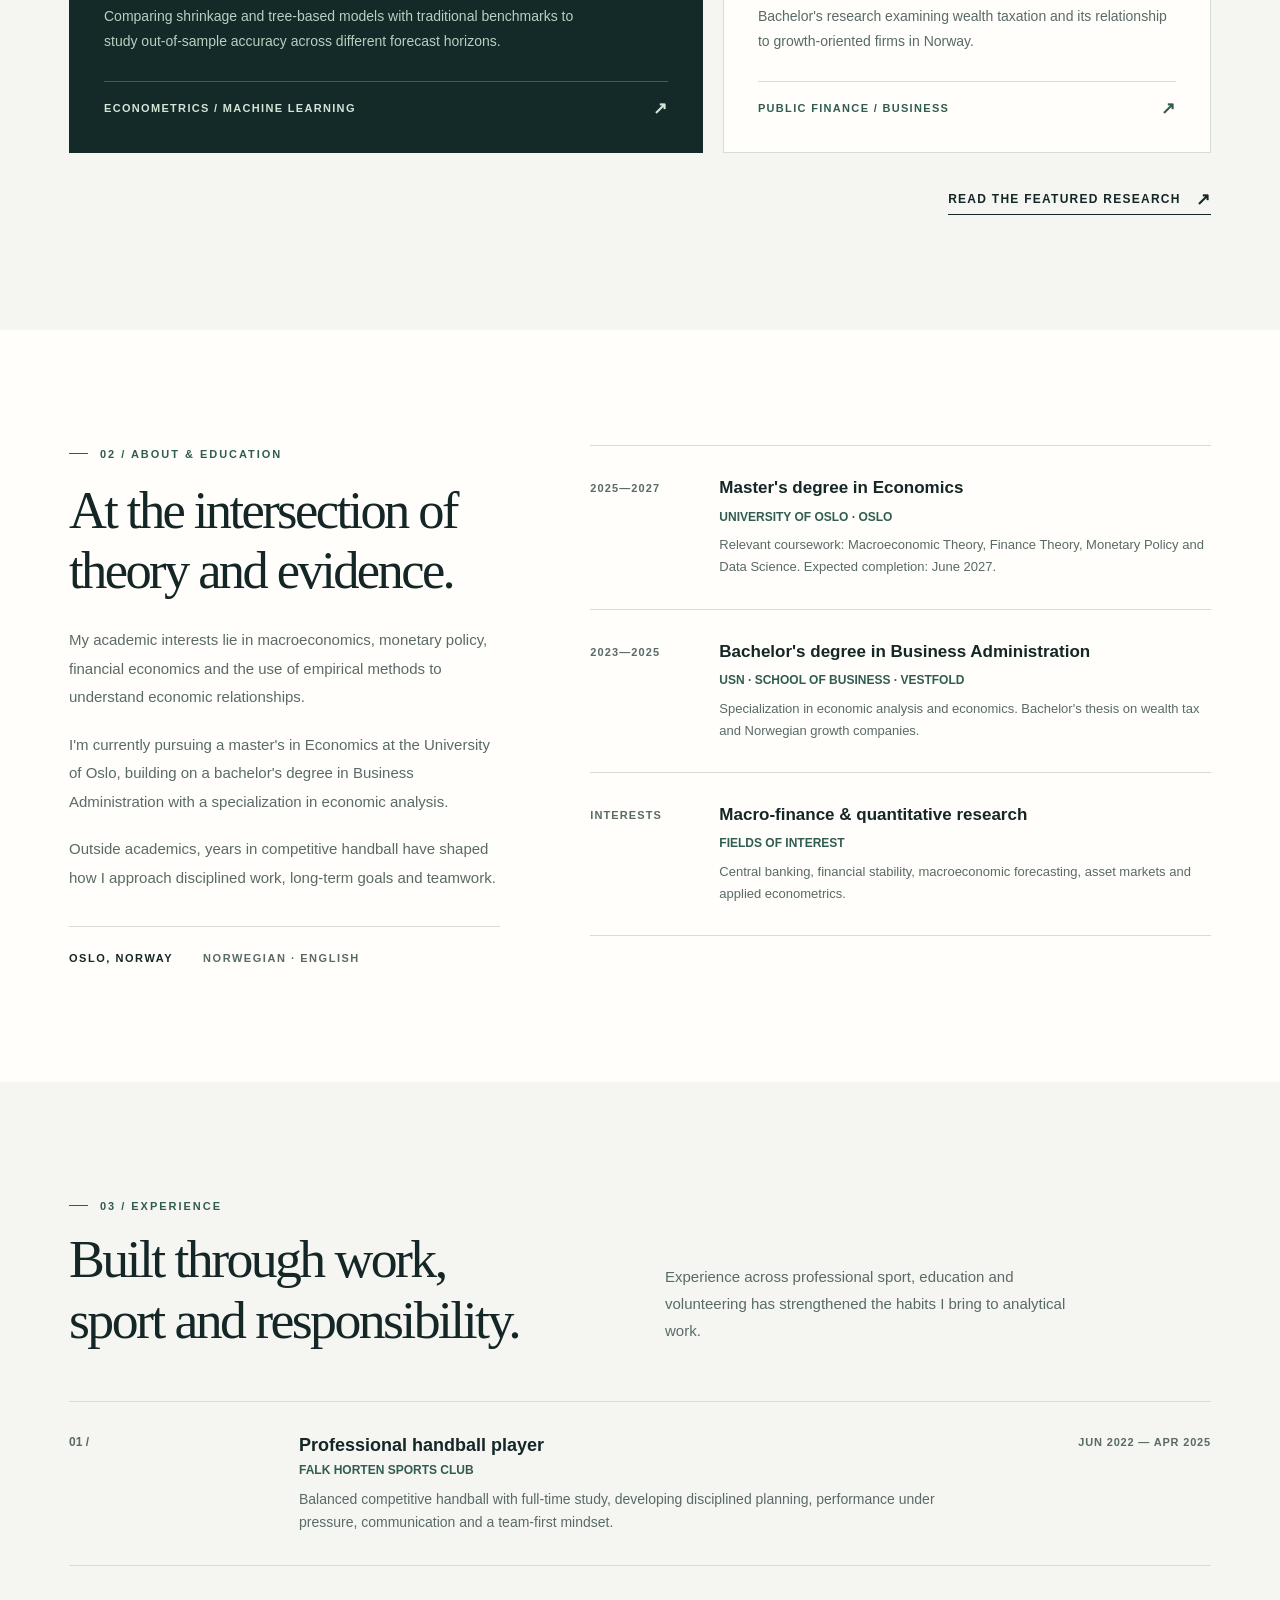
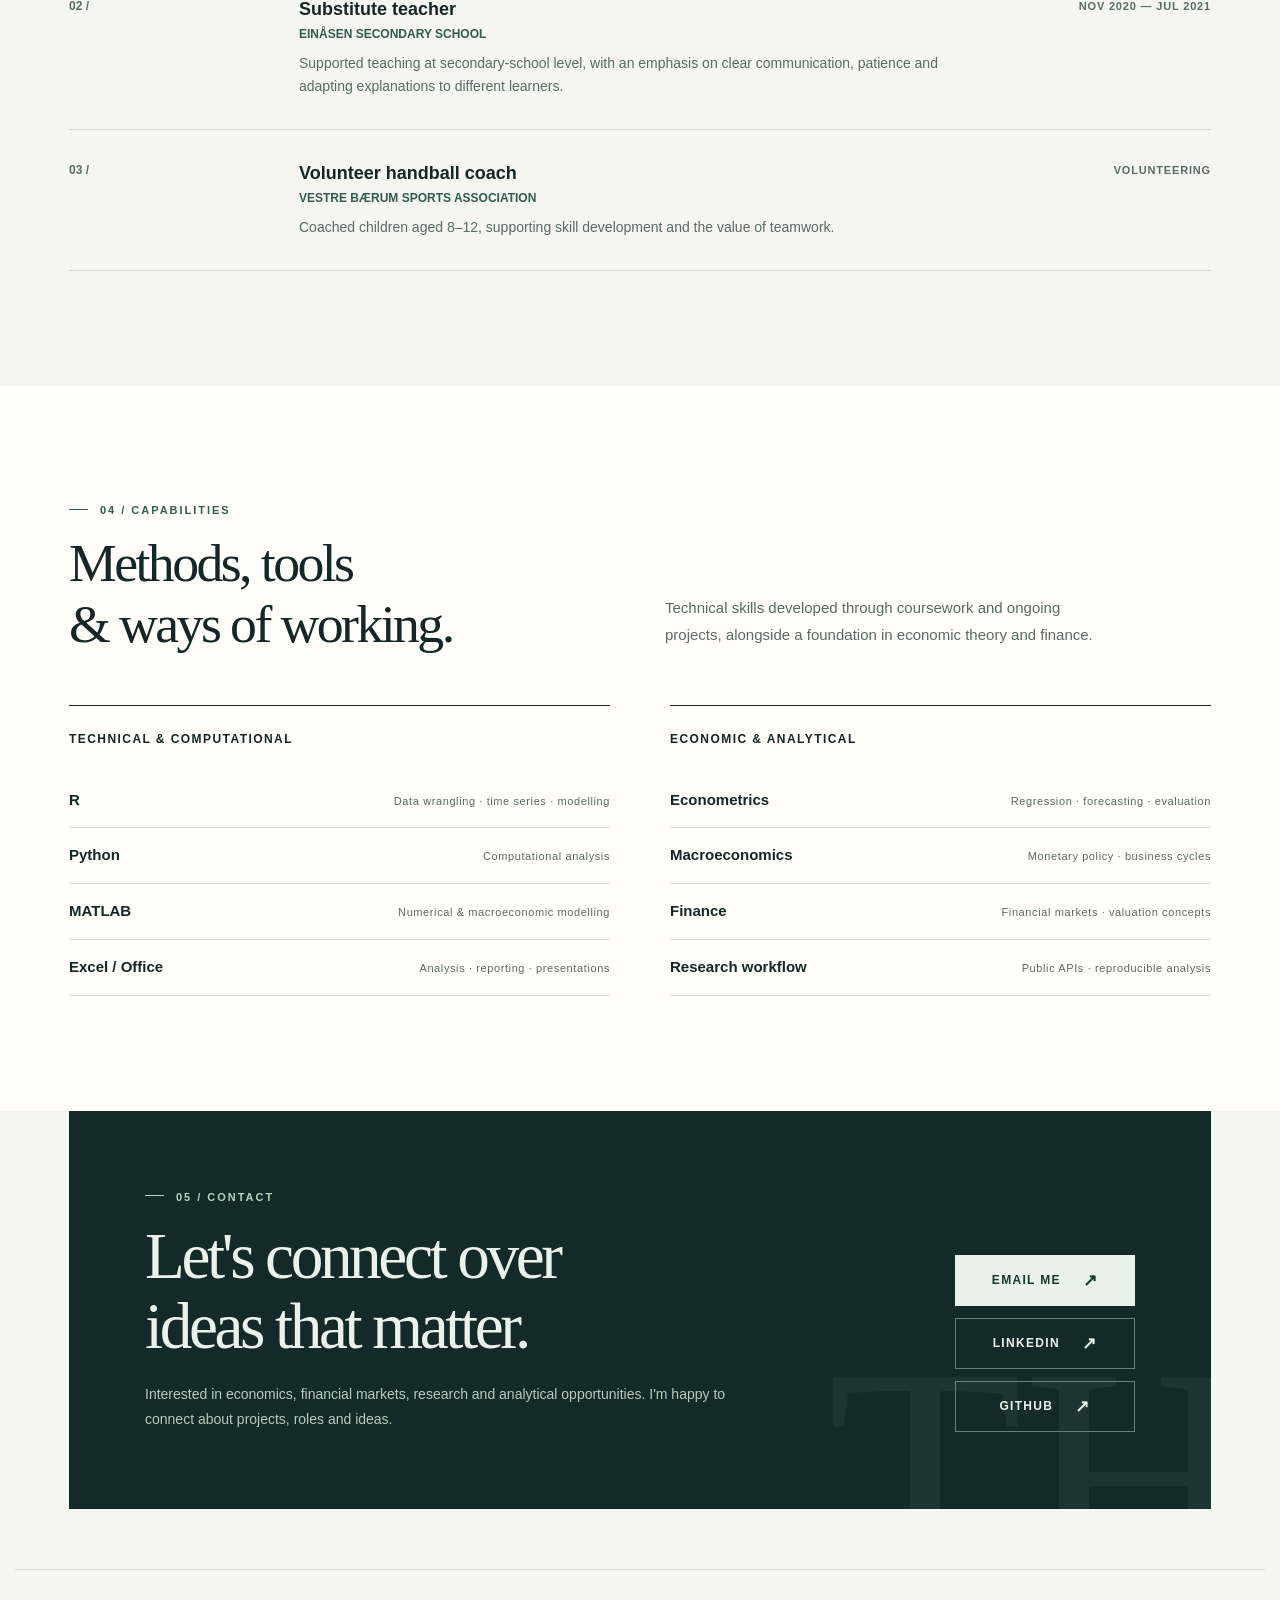
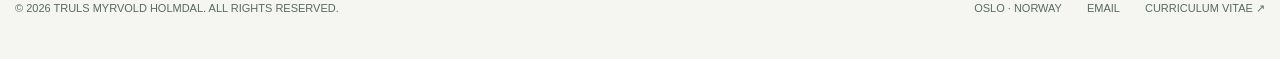
==== commit e6cfecbd: "Update index.html" ====
--- a/index.html
+++ b/index.html
@@ -19,7 +19,7 @@
 <main id="main">
 <div class="site-topline"><div class="container topline-inner"><span><i class="topline-dot"></i>ECONOMICS &amp; RESEARCH PORTFOLIO</span><span>OSLO, NORWAY &nbsp; / &nbsp; EST. 2026</span></div></div>
 <section class="hero"><div class="container hero-layout">
-  <div class="hero-content reveal"><div class="eyebrow">ECONOMICS · FINANCE · DATA</div><h1>Economic thinking.<br><em>Quantitative clarity.</em></h1><p class="hero-copy">I'm Truls Holmdal, a master's student in Economics at the University of Oslo. I work at the intersection of macroeconomic questions, financial markets, and empirical analysis.</p><div class="hero-actions"><a class="button" href="#work">Explore my work <span class="arrow" aria-hidden="true">↗</span></a><a class="button button-outline" href="assets/Truls_Holmdal_Public_CV.pdf" download>Download CV <span class="arrow" aria-hidden="true">↓</span></a></div><div class="hero-bottom"><span>RESEARCH-LED THINKING</span><span class="line"></span><span>DATA-INFORMED DECISIONS</span></div></div>
+  <div class="hero-content reveal"><div class="eyebrow">ECONOMICS · FINANCE · DATA</div><h1>Economics in focus,<br><em> insight through data.</em></h1><p class="hero-copy">I'm Truls Holmdal, a master's student in Economics at the University of Oslo. I work at the intersection of macroeconomic questions, financial markets, and empirical analysis.</p><div class="hero-actions"><a class="button" href="#work">Explore my work <span class="arrow" aria-hidden="true">↗</span></a><a class="button button-outline" href="assets/Truls_Holmdal_Public_CV.pdf" download>Download CV <span class="arrow" aria-hidden="true">↓</span></a></div><div class="hero-bottom"><span>RESEARCH-LED THINKING</span><span class="line"></span><span>DATA-INFORMED DECISIONS</span></div></div>
   <div class="visual-card reveal" aria-label="Decorative illustration of a quantitative research framework, not actual research results"><div class="visual-noise"></div><div class="visual-top"><span class="visual-index">TH / RESEARCH NOTE 001</span><span class="visual-index">2026 — 27</span></div><div class="visual-center"><span class="visual-label">MACROECONOMICS / FORECASTING</span><div class="visual-title">Macroeconomic<br>Research & Analysis.</div><div class="visual-plot"><span class="plot-tag">SCHEMATIC VIEW</span><svg viewBox="0 0 500 180" preserveAspectRatio="none" role="img" aria-label="Abstract, illustrative time-series lines"><g class="chart-grid"><line x1="0" y1="35" x2="500" y2="35"/><line x1="0" y1="79" x2="500" y2="79"/><line x1="0" y1="123" x2="500" y2="123"/><line x1="0" y1="167" x2="500" y2="167"/><line x1="60" y1="0" x2="60" y2="180"/><line x1="170" y1="0" x2="170" y2="180"/><line x1="280" y1="0" x2="280" y2="180"/><line x1="390" y1="0" x2="390" y2="180"/></g><path class="chart-line chart-line-secondary" d="M0 129 C30 118 51 122 77 130 S130 100 156 111 S206 88 230 113 S280 93 300 95 S344 67 369 86 S417 60 445 63 S473 73 500 33"/><path class="chart-line" d="M0 150 C32 151 57 143 80 151 S125 131 148 130 S197 141 219 121 S264 129 292 106 S329 113 361 84 S392 97 423 66 S475 81 500 42"/></svg></div></div><div class="visual-end"><span class="visual-foot">ILLUSTRATIVE FRAMEWORK<br>NOT OBSERVED DATA</span><div class="visual-quarters"><span>01M</span><span>03M</span><span>06M</span><span>12M</span></div></div></div>
 </div></section>
 <section class="at-a-glance"><div class="container glance-grid"><div class="glance"><div class="glance-number">UiO</div><div class="glance-desc">MSc Economics · 2025–27</div></div><div class="glance"><div class="glance-number">04</div><div class="glance-desc">Inflation forecast horizons</div></div><div class="glance"><div class="glance-number">R / Python</div><div class="glance-desc">Computational toolkit</div></div></div></section>
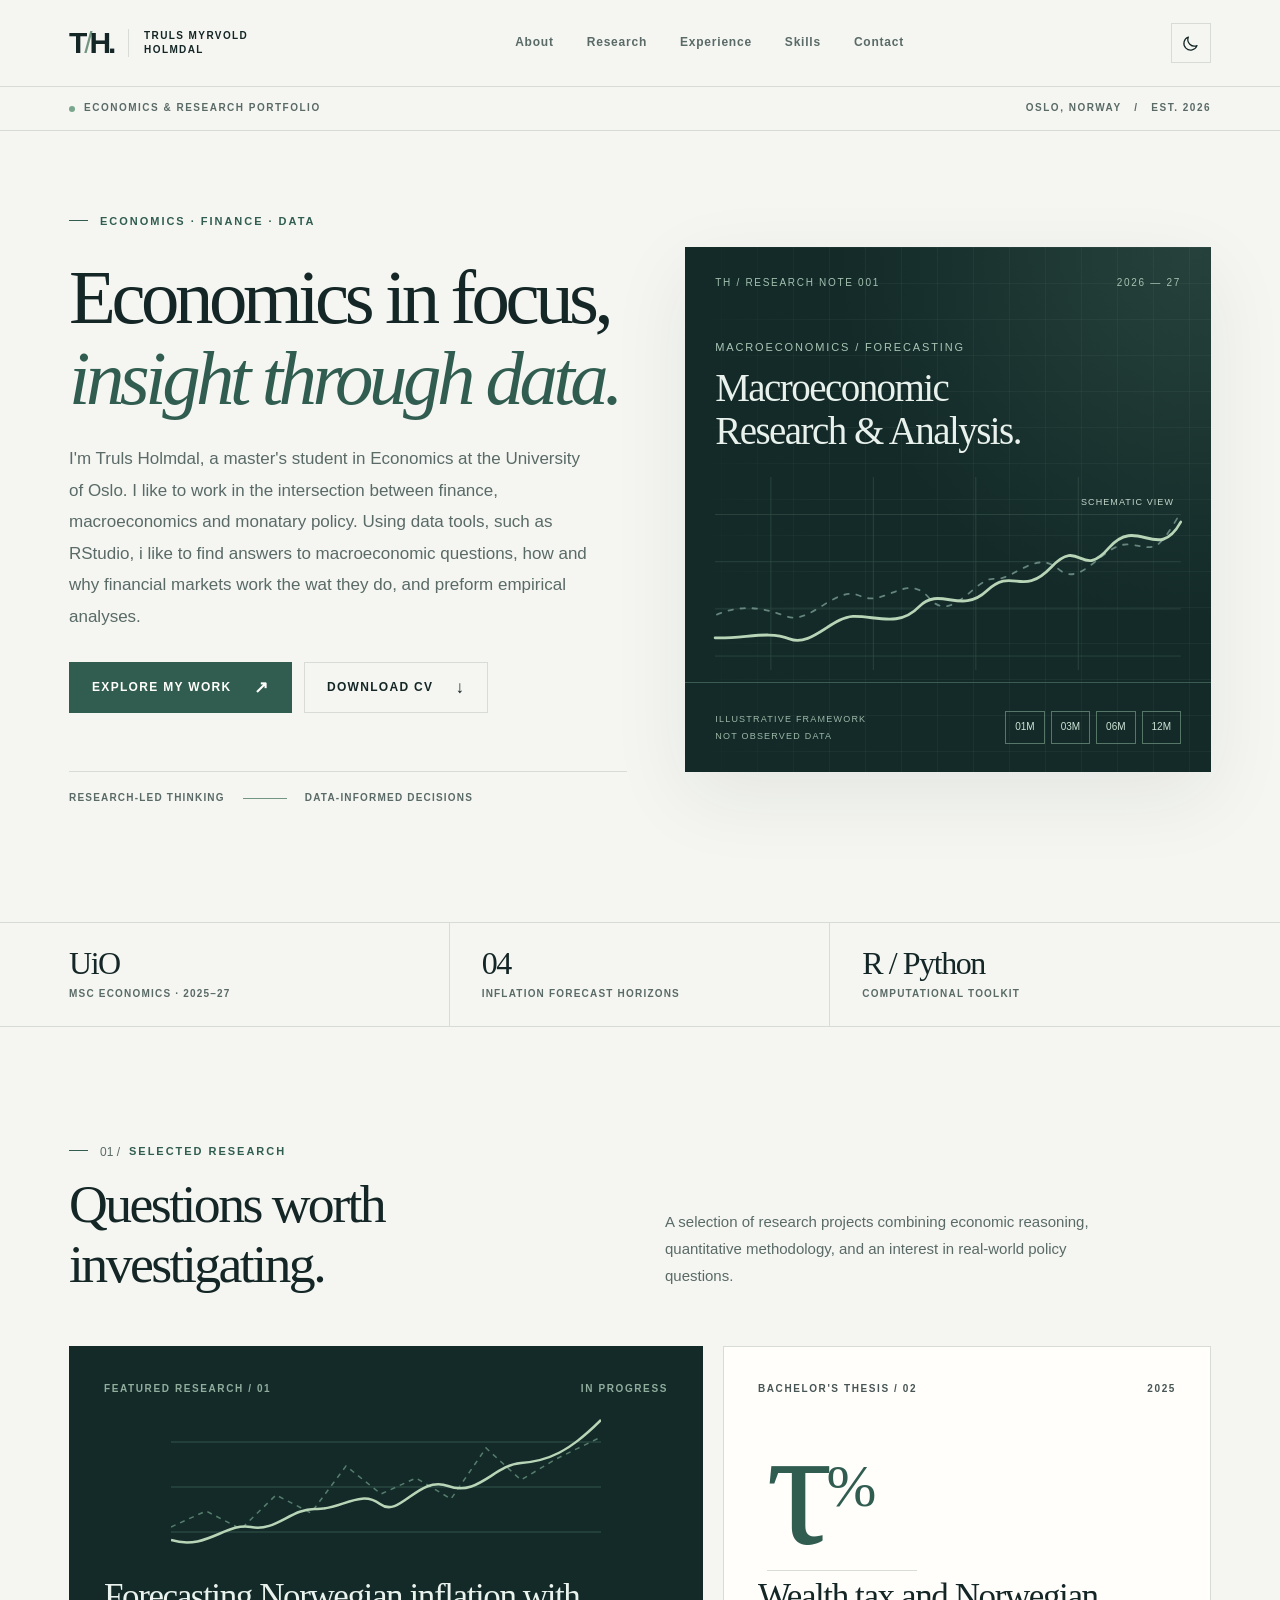
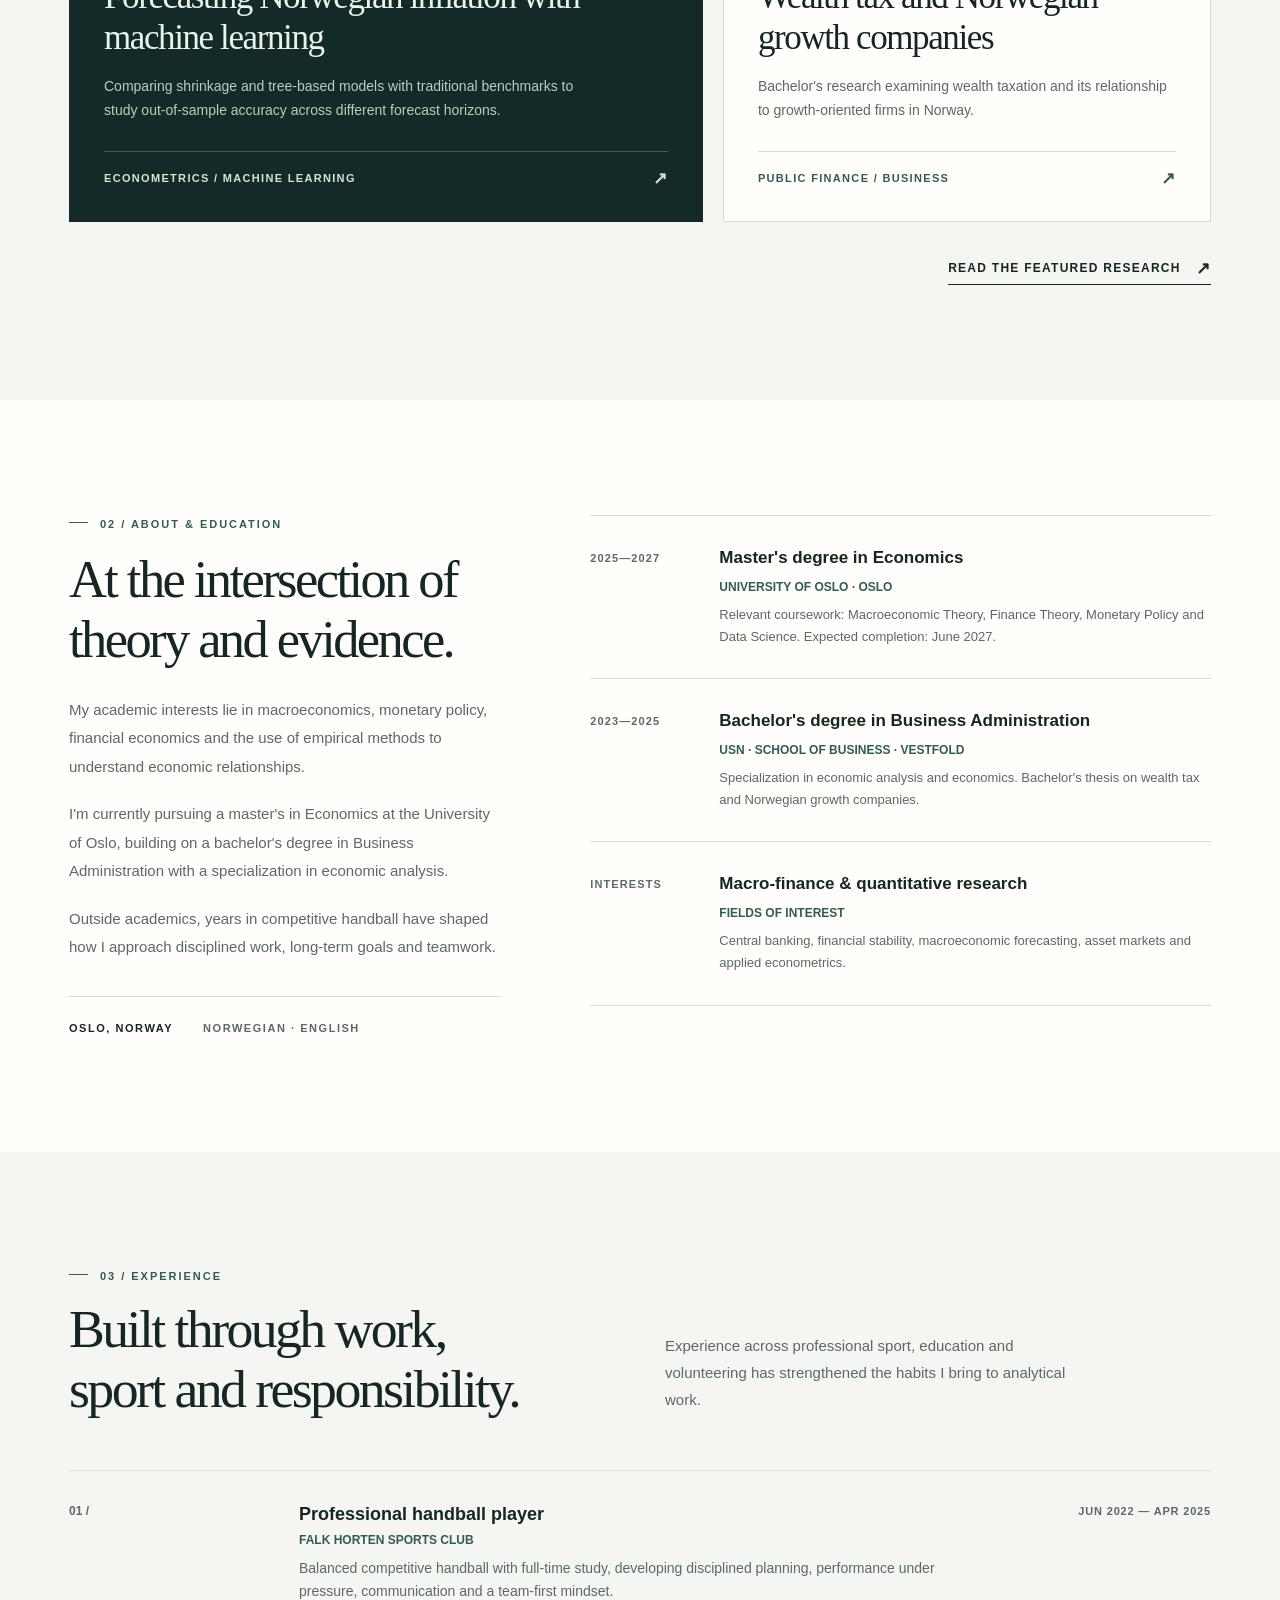
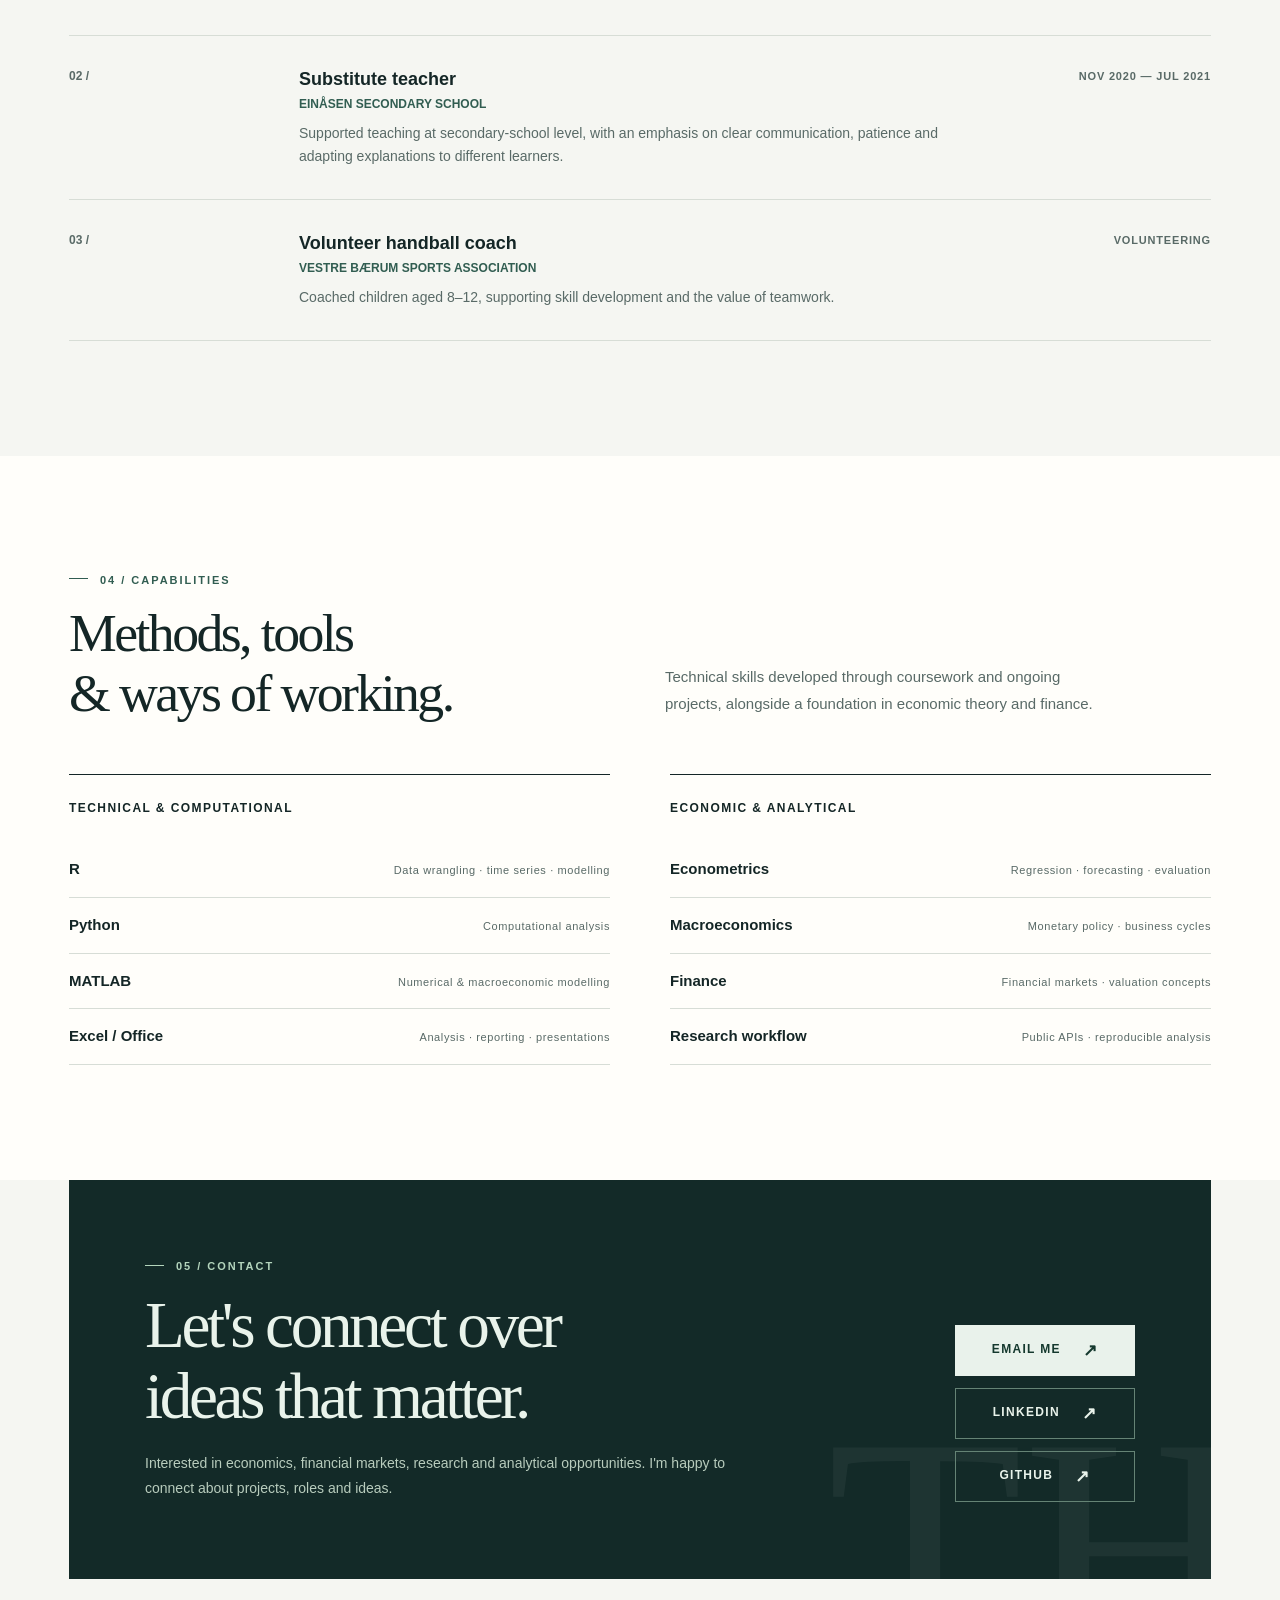
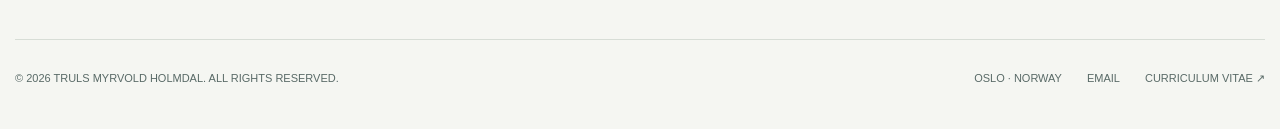
==== commit be7d5084: "Update index.html" ====
--- a/index.html
+++ b/index.html
@@ -19,7 +19,7 @@
 <main id="main">
 <div class="site-topline"><div class="container topline-inner"><span><i class="topline-dot"></i>ECONOMICS &amp; RESEARCH PORTFOLIO</span><span>OSLO, NORWAY &nbsp; / &nbsp; EST. 2026</span></div></div>
 <section class="hero"><div class="container hero-layout">
-  <div class="hero-content reveal"><div class="eyebrow">ECONOMICS · FINANCE · DATA</div><h1>Economics in focus,<br><em> insight through data.</em></h1><p class="hero-copy">I'm Truls Holmdal, a master's student in Economics at the University of Oslo. I work at the intersection of macroeconomic questions, financial markets, and empirical analysis.</p><div class="hero-actions"><a class="button" href="#work">Explore my work <span class="arrow" aria-hidden="true">↗</span></a><a class="button button-outline" href="assets/Truls_Holmdal_Public_CV.pdf" download>Download CV <span class="arrow" aria-hidden="true">↓</span></a></div><div class="hero-bottom"><span>RESEARCH-LED THINKING</span><span class="line"></span><span>DATA-INFORMED DECISIONS</span></div></div>
+  <div class="hero-content reveal"><div class="eyebrow">ECONOMICS · FINANCE · DATA</div><h1>Economics in focus,<br><em> insight through data.</em></h1><p class="hero-copy">I'm Truls Holmdal, a master's student in Economics at the University of Oslo. I like to work in the intersection between finance, macroeconomics and monatary policy. Using data tools, such as RStudio, i like to find answers to macroeconomic questions, how and why financial markets work the wat they do, and preform empirical analyses.</p><div class="hero-actions"><a class="button" href="#work">Explore my work <span class="arrow" aria-hidden="true">↗</span></a><a class="button button-outline" href="assets/Truls_Holmdal_Public_CV.pdf" download>Download CV <span class="arrow" aria-hidden="true">↓</span></a></div><div class="hero-bottom"><span>RESEARCH-LED THINKING</span><span class="line"></span><span>DATA-INFORMED DECISIONS</span></div></div>
   <div class="visual-card reveal" aria-label="Decorative illustration of a quantitative research framework, not actual research results"><div class="visual-noise"></div><div class="visual-top"><span class="visual-index">TH / RESEARCH NOTE 001</span><span class="visual-index">2026 — 27</span></div><div class="visual-center"><span class="visual-label">MACROECONOMICS / FORECASTING</span><div class="visual-title">Macroeconomic<br>Research & Analysis.</div><div class="visual-plot"><span class="plot-tag">SCHEMATIC VIEW</span><svg viewBox="0 0 500 180" preserveAspectRatio="none" role="img" aria-label="Abstract, illustrative time-series lines"><g class="chart-grid"><line x1="0" y1="35" x2="500" y2="35"/><line x1="0" y1="79" x2="500" y2="79"/><line x1="0" y1="123" x2="500" y2="123"/><line x1="0" y1="167" x2="500" y2="167"/><line x1="60" y1="0" x2="60" y2="180"/><line x1="170" y1="0" x2="170" y2="180"/><line x1="280" y1="0" x2="280" y2="180"/><line x1="390" y1="0" x2="390" y2="180"/></g><path class="chart-line chart-line-secondary" d="M0 129 C30 118 51 122 77 130 S130 100 156 111 S206 88 230 113 S280 93 300 95 S344 67 369 86 S417 60 445 63 S473 73 500 33"/><path class="chart-line" d="M0 150 C32 151 57 143 80 151 S125 131 148 130 S197 141 219 121 S264 129 292 106 S329 113 361 84 S392 97 423 66 S475 81 500 42"/></svg></div></div><div class="visual-end"><span class="visual-foot">ILLUSTRATIVE FRAMEWORK<br>NOT OBSERVED DATA</span><div class="visual-quarters"><span>01M</span><span>03M</span><span>06M</span><span>12M</span></div></div></div>
 </div></section>
 <section class="at-a-glance"><div class="container glance-grid"><div class="glance"><div class="glance-number">UiO</div><div class="glance-desc">MSc Economics · 2025–27</div></div><div class="glance"><div class="glance-number">04</div><div class="glance-desc">Inflation forecast horizons</div></div><div class="glance"><div class="glance-number">R / Python</div><div class="glance-desc">Computational toolkit</div></div></div></section>
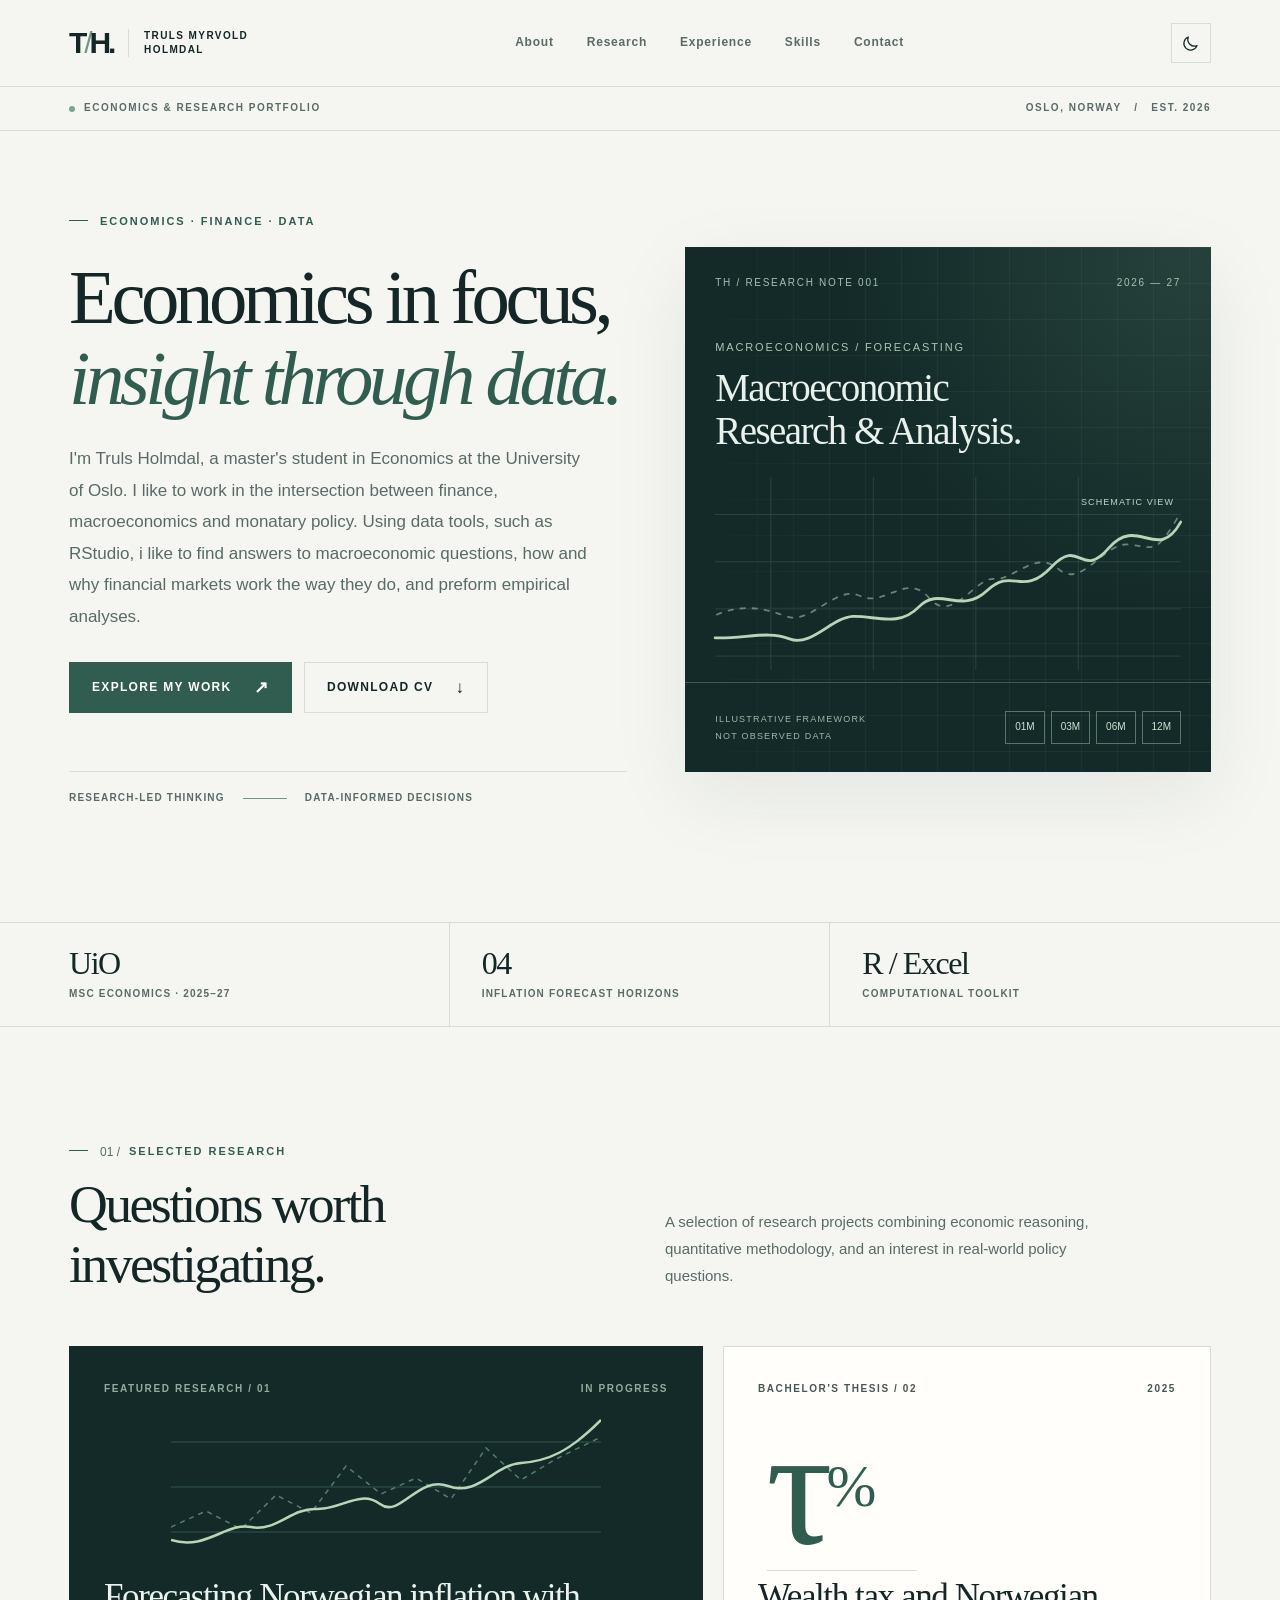
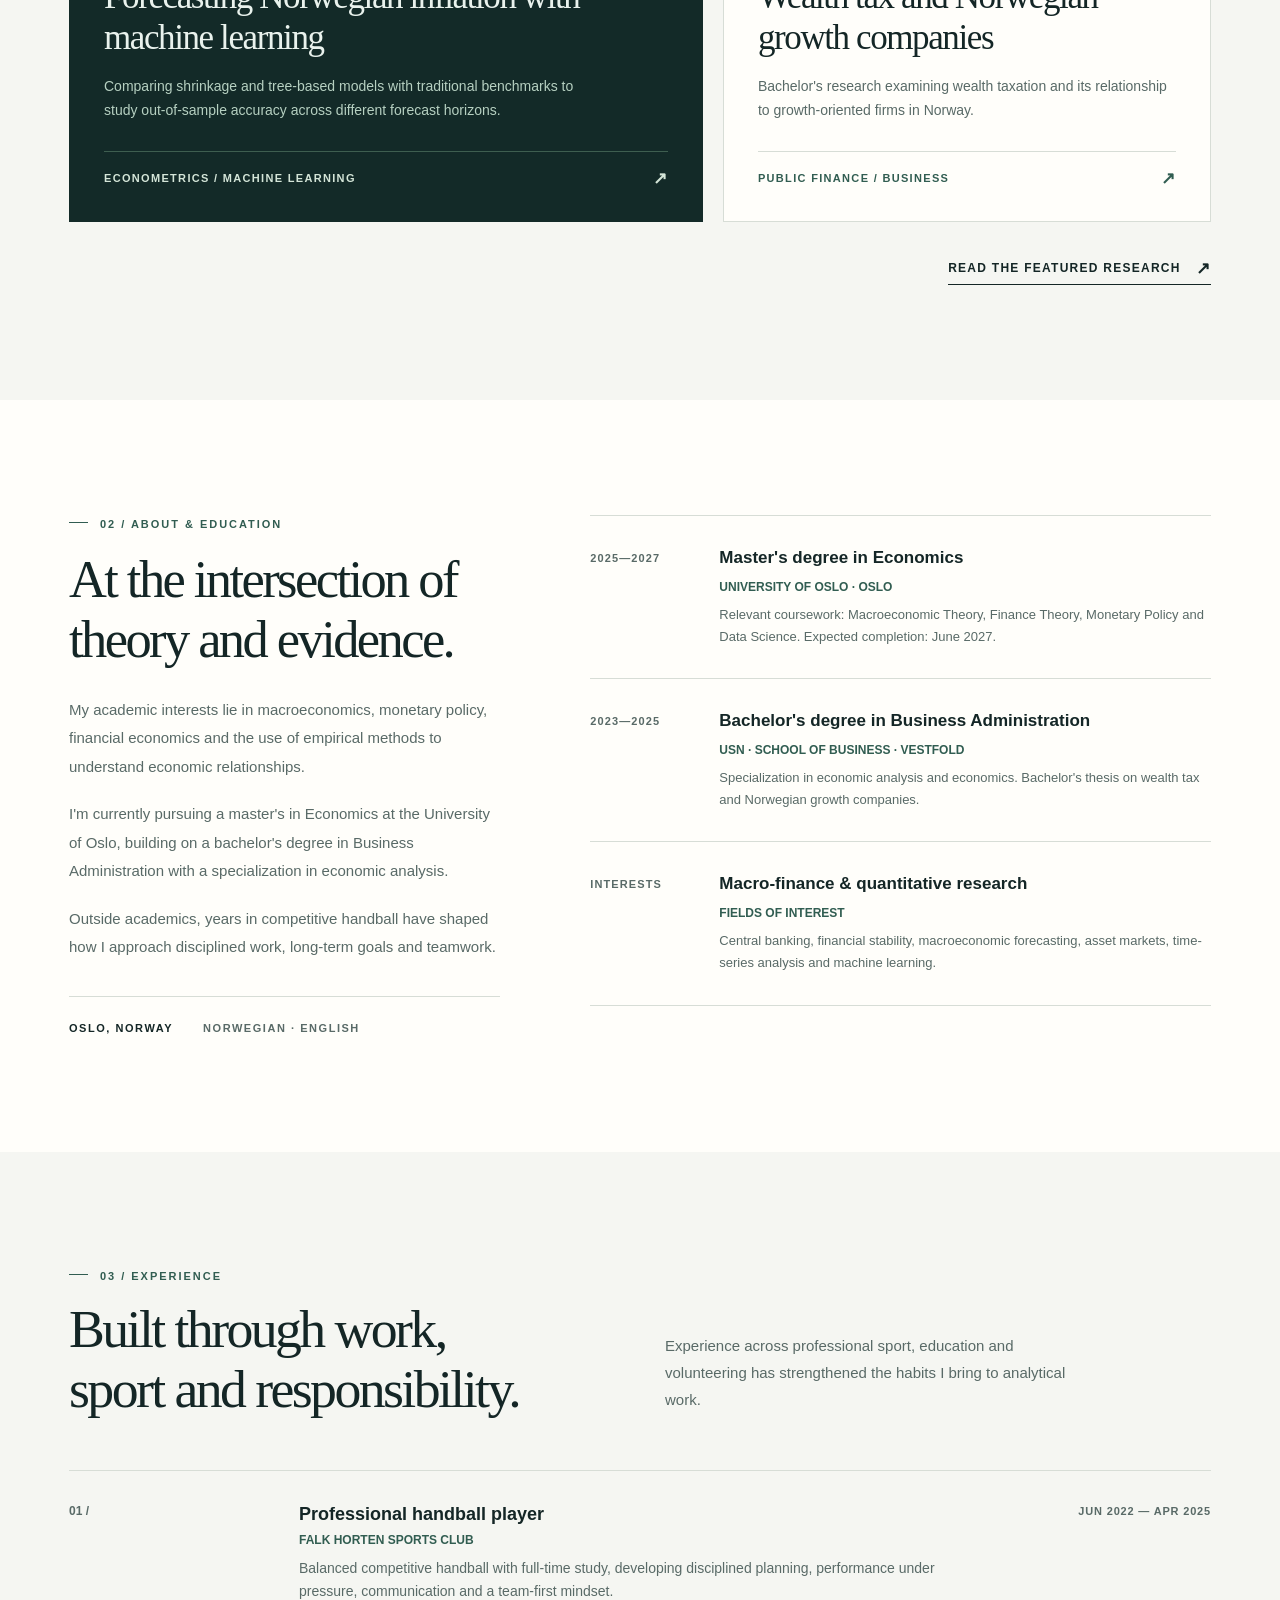
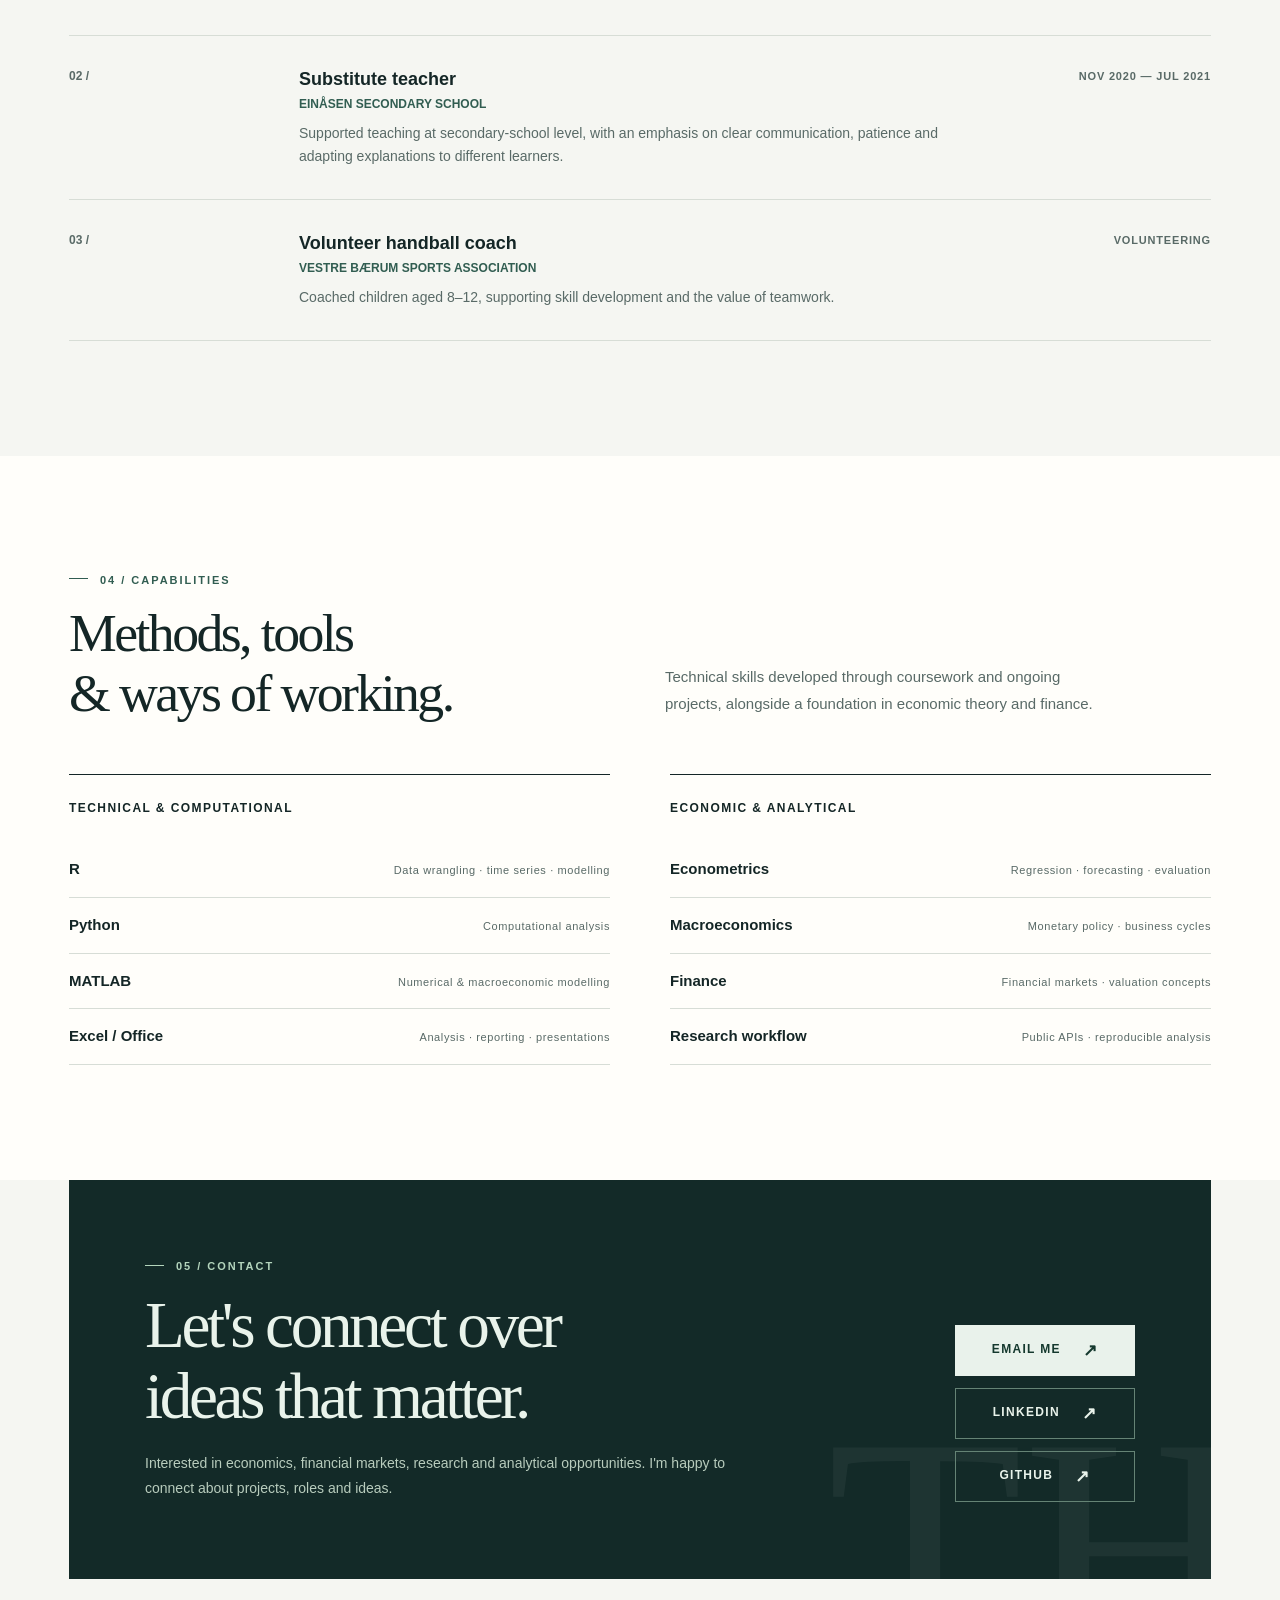
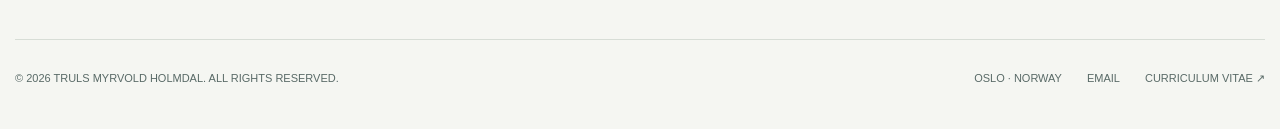
==== commit af5b62f1: "Update index.html" ====
--- a/index.html
+++ b/index.html
@@ -19,15 +19,15 @@
 <main id="main">
 <div class="site-topline"><div class="container topline-inner"><span><i class="topline-dot"></i>ECONOMICS &amp; RESEARCH PORTFOLIO</span><span>OSLO, NORWAY &nbsp; / &nbsp; EST. 2026</span></div></div>
 <section class="hero"><div class="container hero-layout">
-  <div class="hero-content reveal"><div class="eyebrow">ECONOMICS · FINANCE · DATA</div><h1>Economics in focus,<br><em> insight through data.</em></h1><p class="hero-copy">I'm Truls Holmdal, a master's student in Economics at the University of Oslo. I like to work in the intersection between finance, macroeconomics and monatary policy. Using data tools, such as RStudio, i like to find answers to macroeconomic questions, how and why financial markets work the wat they do, and preform empirical analyses.</p><div class="hero-actions"><a class="button" href="#work">Explore my work <span class="arrow" aria-hidden="true">↗</span></a><a class="button button-outline" href="assets/Truls_Holmdal_Public_CV.pdf" download>Download CV <span class="arrow" aria-hidden="true">↓</span></a></div><div class="hero-bottom"><span>RESEARCH-LED THINKING</span><span class="line"></span><span>DATA-INFORMED DECISIONS</span></div></div>
+  <div class="hero-content reveal"><div class="eyebrow">ECONOMICS · FINANCE · DATA</div><h1>Economics in focus,<br><em> insight through data.</em></h1><p class="hero-copy">I'm Truls Holmdal, a master's student in Economics at the University of Oslo. I like to work in the intersection between finance, macroeconomics and monatary policy. Using data tools, such as RStudio, i like to find answers to macroeconomic questions, how and why financial markets work the way they do, and preform empirical analyses.</p><div class="hero-actions"><a class="button" href="#work">Explore my work <span class="arrow" aria-hidden="true">↗</span></a><a class="button button-outline" href="assets/Truls_Holmdal_Public_CV.pdf" download>Download CV <span class="arrow" aria-hidden="true">↓</span></a></div><div class="hero-bottom"><span>RESEARCH-LED THINKING</span><span class="line"></span><span>DATA-INFORMED DECISIONS</span></div></div>
   <div class="visual-card reveal" aria-label="Decorative illustration of a quantitative research framework, not actual research results"><div class="visual-noise"></div><div class="visual-top"><span class="visual-index">TH / RESEARCH NOTE 001</span><span class="visual-index">2026 — 27</span></div><div class="visual-center"><span class="visual-label">MACROECONOMICS / FORECASTING</span><div class="visual-title">Macroeconomic<br>Research & Analysis.</div><div class="visual-plot"><span class="plot-tag">SCHEMATIC VIEW</span><svg viewBox="0 0 500 180" preserveAspectRatio="none" role="img" aria-label="Abstract, illustrative time-series lines"><g class="chart-grid"><line x1="0" y1="35" x2="500" y2="35"/><line x1="0" y1="79" x2="500" y2="79"/><line x1="0" y1="123" x2="500" y2="123"/><line x1="0" y1="167" x2="500" y2="167"/><line x1="60" y1="0" x2="60" y2="180"/><line x1="170" y1="0" x2="170" y2="180"/><line x1="280" y1="0" x2="280" y2="180"/><line x1="390" y1="0" x2="390" y2="180"/></g><path class="chart-line chart-line-secondary" d="M0 129 C30 118 51 122 77 130 S130 100 156 111 S206 88 230 113 S280 93 300 95 S344 67 369 86 S417 60 445 63 S473 73 500 33"/><path class="chart-line" d="M0 150 C32 151 57 143 80 151 S125 131 148 130 S197 141 219 121 S264 129 292 106 S329 113 361 84 S392 97 423 66 S475 81 500 42"/></svg></div></div><div class="visual-end"><span class="visual-foot">ILLUSTRATIVE FRAMEWORK<br>NOT OBSERVED DATA</span><div class="visual-quarters"><span>01M</span><span>03M</span><span>06M</span><span>12M</span></div></div></div>
 </div></section>
-<section class="at-a-glance"><div class="container glance-grid"><div class="glance"><div class="glance-number">UiO</div><div class="glance-desc">MSc Economics · 2025–27</div></div><div class="glance"><div class="glance-number">04</div><div class="glance-desc">Inflation forecast horizons</div></div><div class="glance"><div class="glance-number">R / Python</div><div class="glance-desc">Computational toolkit</div></div></div></section>
+<section class="at-a-glance"><div class="container glance-grid"><div class="glance"><div class="glance-number">UiO</div><div class="glance-desc">MSc Economics · 2025–27</div></div><div class="glance"><div class="glance-number">04</div><div class="glance-desc">Inflation forecast horizons</div></div><div class="glance"><div class="glance-number">R / Excel</div><div class="glance-desc">Computational toolkit</div></div></div></section>
 <section class="section" id="work"><div class="container"><div class="section-heading reveal"><div><div class="eyebrow"><span class="number">01 /</span>SELECTED RESEARCH</div><h2>Questions worth<br>investigating.</h2></div><p>A selection of research projects combining economic reasoning, quantitative methodology, and an interest in real-world policy questions.</p></div><div class="projects-grid">
   <a class="project-card project-card--feature reveal" href="projects/inflation-forecasting.html"><div class="card-meta"><span>FEATURED RESEARCH / 01</span><span>IN PROGRESS</span></div><div class="card-visual"><svg class="mini-plot" viewBox="0 0 430 180" aria-hidden="true"><g opacity=".7"><line x1="0" y1="45" x2="430" y2="45"/><line x1="0" y1="90" x2="430" y2="90"/><line x1="0" y1="135" x2="430" y2="135"/></g><path class="ghost" d="M0 130 35 114 70 132 105 98 140 116 175 69 210 97 245 81 280 102 315 51 350 83 385 62 430 40"/><path d="M0 143 C35 154 55 125 80 130 S120 111 145 112 S189 92 209 107 S247 78 277 89 S323 68 350 66 S398 55 430 23"/></svg></div><div><h3>Forecasting Norwegian inflation with machine learning</h3><p>Comparing shrinkage and tree-based models with traditional benchmarks to study out-of-sample accuracy across different forecast horizons.</p><div class="project-bottom"><span>ECONOMETRICS / MACHINE LEARNING</span><span class="arrow" aria-hidden="true">↗</span></div></div></a>
   <a class="project-card reveal" href="projects/wealth-tax.html"><div class="card-meta"><span>BACHELOR'S THESIS / 02</span><span>2025</span></div><div class="card-visual tax-visual" aria-hidden="true">τ<span style="font-size:.36em;letter-spacing:0;vertical-align:middle;margin-left:12px">%</span></div><div><h3>Wealth tax and Norwegian growth companies</h3><p>Bachelor's research examining wealth taxation and its relationship to growth-oriented firms in Norway.</p><div class="project-bottom"><span>PUBLIC FINANCE / BUSINESS</span><span class="arrow" aria-hidden="true">↗</span></div></div></a>
 </div><div class="section-after"><a class="text-link" href="projects/inflation-forecasting.html">Read the featured research <span class="arrow" aria-hidden="true">↗</span></a></div></div></section>
-<section class="section section-alt" id="about"><div class="container about-grid"><div class="about-copy reveal"><div class="eyebrow">02 / ABOUT & EDUCATION</div><h2>At the intersection of theory and evidence.</h2><p>My academic interests lie in macroeconomics, monetary policy, financial economics and the use of empirical methods to understand economic relationships.</p><p>I'm currently pursuing a master's in Economics at the University of Oslo, building on a bachelor's degree in Business Administration with a specialization in economic analysis.</p><p>Outside academics, years in competitive handball have shaped how I approach disciplined work, long-term goals and teamwork.</p><div class="about-aside"><span>Oslo, Norway</span><span class="muted">Norwegian · English</span></div></div><div class="credentials reveal"><div class="credential"><div class="credential-date">2025—2027</div><div><h3>Master's degree in Economics</h3><p class="institution">UNIVERSITY OF OSLO · OSLO</p><p>Relevant coursework: Macroeconomic Theory, Finance Theory, Monetary Policy and Data Science. Expected completion: June 2027.</p></div></div><div class="credential"><div class="credential-date">2023—2025</div><div><h3>Bachelor's degree in Business Administration</h3><p class="institution">USN · SCHOOL OF BUSINESS · VESTFOLD</p><p>Specialization in economic analysis and economics. Bachelor's thesis on wealth tax and Norwegian growth companies.</p></div></div><div class="credential"><div class="credential-date">INTERESTS</div><div><h3>Macro-finance & quantitative research</h3><p class="institution">FIELDS OF INTEREST</p><p>Central banking, financial stability, macroeconomic forecasting, asset markets and applied econometrics.</p></div></div></div></div></section>
+<section class="section section-alt" id="about"><div class="container about-grid"><div class="about-copy reveal"><div class="eyebrow">02 / ABOUT & EDUCATION</div><h2>At the intersection of theory and evidence.</h2><p>My academic interests lie in macroeconomics, monetary policy, financial economics and the use of empirical methods to understand economic relationships.</p><p>I'm currently pursuing a master's in Economics at the University of Oslo, building on a bachelor's degree in Business Administration with a specialization in economic analysis.</p><p>Outside academics, years in competitive handball have shaped how I approach disciplined work, long-term goals and teamwork.</p><div class="about-aside"><span>Oslo, Norway</span><span class="muted">Norwegian · English</span></div></div><div class="credentials reveal"><div class="credential"><div class="credential-date">2025—2027</div><div><h3>Master's degree in Economics</h3><p class="institution">UNIVERSITY OF OSLO · OSLO</p><p>Relevant coursework: Macroeconomic Theory, Finance Theory, Monetary Policy and Data Science. Expected completion: June 2027.</p></div></div><div class="credential"><div class="credential-date">2023—2025</div><div><h3>Bachelor's degree in Business Administration</h3><p class="institution">USN · SCHOOL OF BUSINESS · VESTFOLD</p><p>Specialization in economic analysis and economics. Bachelor's thesis on wealth tax and Norwegian growth companies.</p></div></div><div class="credential"><div class="credential-date">INTERESTS</div><div><h3>Macro-finance & quantitative research</h3><p class="institution">FIELDS OF INTEREST</p><p>Central banking, financial stability, macroeconomic forecasting, asset markets, time-series analysis and machine learning.</p></div></div></div></div></section>
 <section class="section" id="experience"><div class="container"><div class="section-heading reveal"><div><div class="eyebrow">03 / EXPERIENCE</div><h2>Built through work,<br>sport and responsibility.</h2></div><p>Experience across professional sport, education and volunteering has strengthened the habits I bring to analytical work.</p></div><div class="experience-list"><div class="experience-row reveal"><div class="experience-index">01 /</div><div><h3>Professional handball player</h3><div class="role">FALK HORTEN SPORTS CLUB</div><p>Balanced competitive handball with full-time study, developing disciplined planning, performance under pressure, communication and a team-first mindset.</p></div><div class="period">JUN 2022 — APR 2025</div></div><div class="experience-row reveal"><div class="experience-index">02 /</div><div><h3>Substitute teacher</h3><div class="role">EINÅSEN SECONDARY SCHOOL</div><p>Supported teaching at secondary-school level, with an emphasis on clear communication, patience and adapting explanations to different learners.</p></div><div class="period">NOV 2020 — JUL 2021</div></div><div class="experience-row reveal"><div class="experience-index">03 /</div><div><h3>Volunteer handball coach</h3><div class="role">VESTRE BÆRUM SPORTS ASSOCIATION</div><p>Coached children aged 8–12, supporting skill development and the value of teamwork.</p></div><div class="period">VOLUNTEERING</div></div></div></div></section>
 <section class="section section-alt" id="skills"><div class="container"><div class="section-heading reveal"><div><div class="eyebrow">04 / CAPABILITIES</div><h2>Methods, tools<br>& ways of working.</h2></div><p>Technical skills developed through coursework and ongoing projects, alongside a foundation in economic theory and finance.</p></div><div class="skills-wrap reveal"><div class="skill-column"><h3>Technical & computational</h3><div class="skill-row"><span>R</span><small>Data wrangling · time series · modelling</small></div><div class="skill-row"><span>Python</span><small>Computational analysis</small></div><div class="skill-row"><span>MATLAB</span><small>Numerical & macroeconomic modelling</small></div><div class="skill-row"><span>Excel / Office</span><small>Analysis · reporting · presentations</small></div></div><div class="skill-column"><h3>Economic & analytical</h3><div class="skill-row"><span>Econometrics</span><small>Regression · forecasting · evaluation</small></div><div class="skill-row"><span>Macroeconomics</span><small>Monetary policy · business cycles</small></div><div class="skill-row"><span>Finance</span><small>Financial markets · valuation concepts</small></div><div class="skill-row"><span>Research workflow</span><small>Public APIs · reproducible analysis</small></div></div></div></div></section>
 <section class="contact-section" id="contact"><div class="container"><div class="contact-panel reveal"><div><div class="eyebrow">05 / CONTACT</div><h2>Let's connect over<br>ideas that matter.</h2><p>Interested in economics, financial markets, research and analytical opportunities. I'm happy to connect about projects, roles and ideas.</p></div><div class="contact-actions"><a class="button button-light" href="mailto:truls.holmdal@gmail.com">Email me <span class="arrow" aria-hidden="true">↗</span></a><a class="button button-outline social-link" data-profile-link="linkedin" hidden href="#" style="color:#e9f3eb;border-color:#658375">LinkedIn <span class="arrow" aria-hidden="true">↗</span></a><a class="button button-outline social-link" data-profile-link="github" hidden href="#" style="color:#e9f3eb;border-color:#658375">GitHub <span class="arrow" aria-hidden="true">↗</span></a></div></div></div></section>
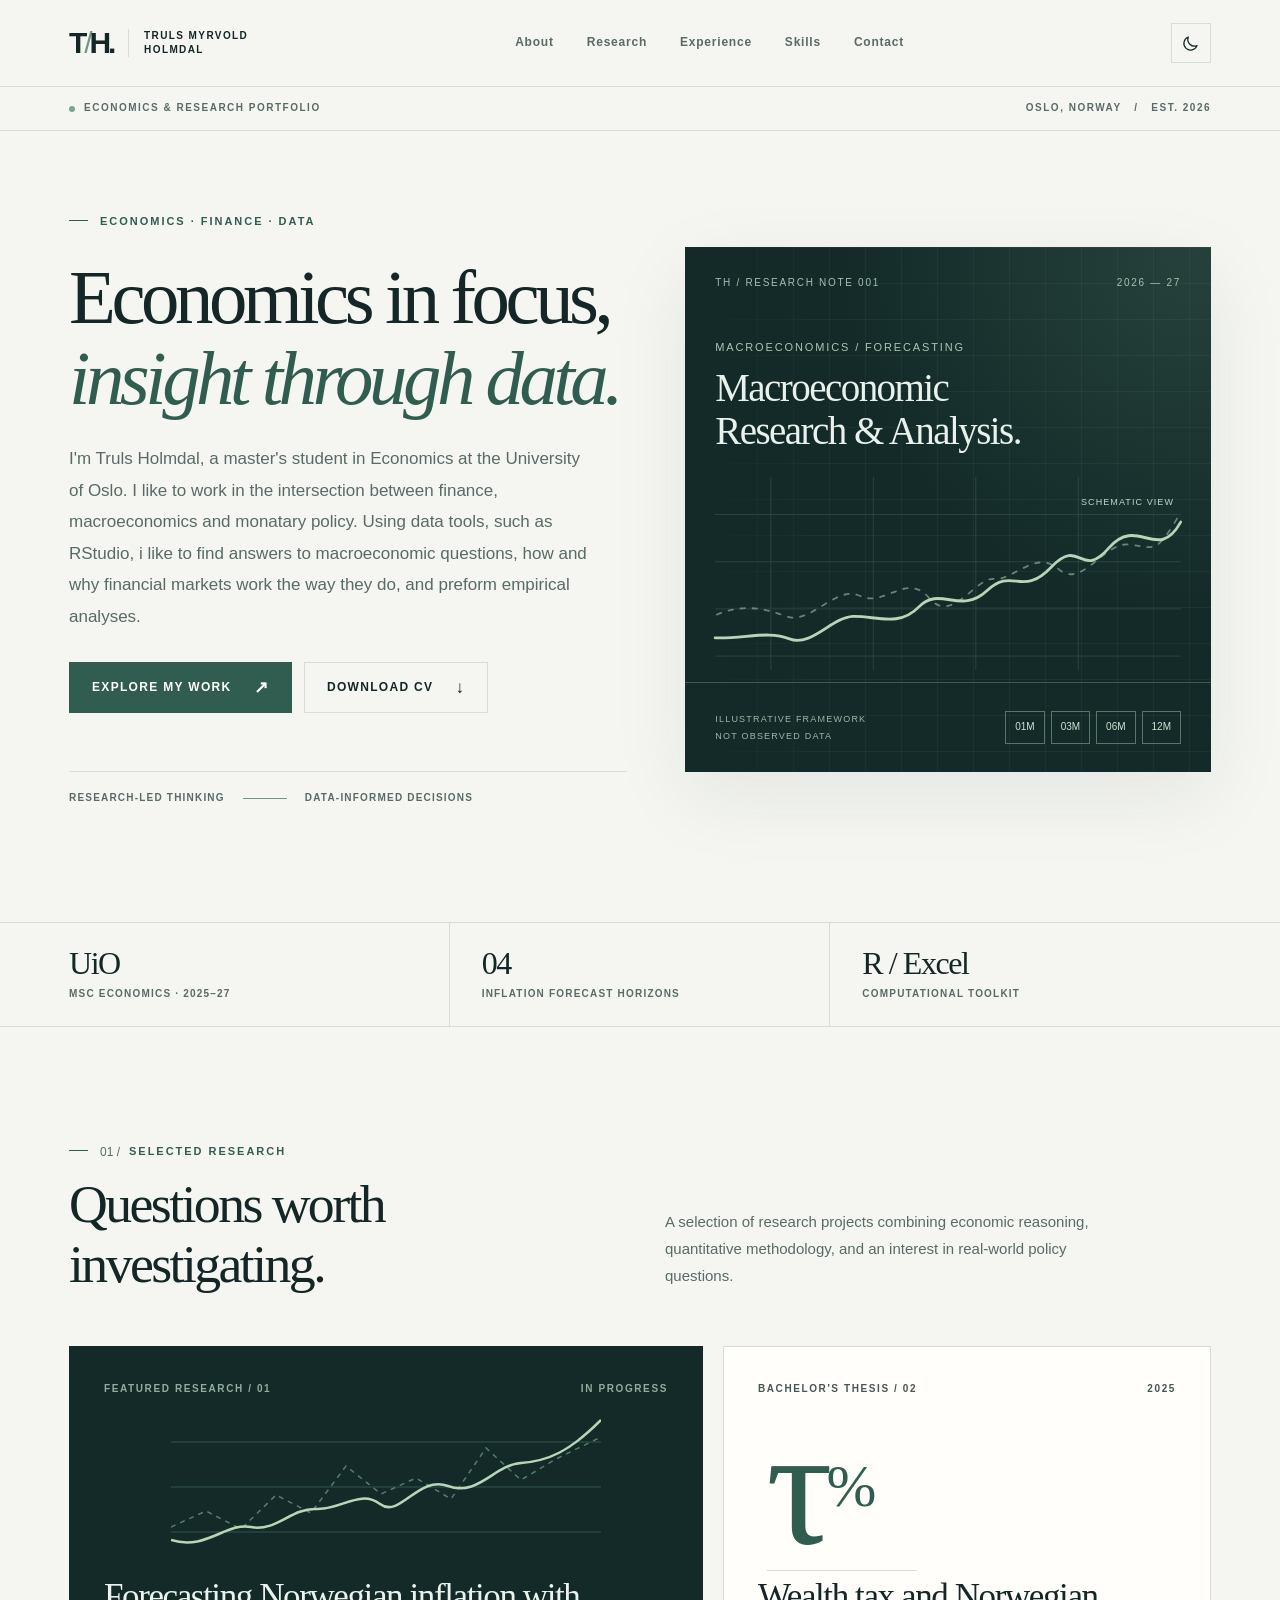
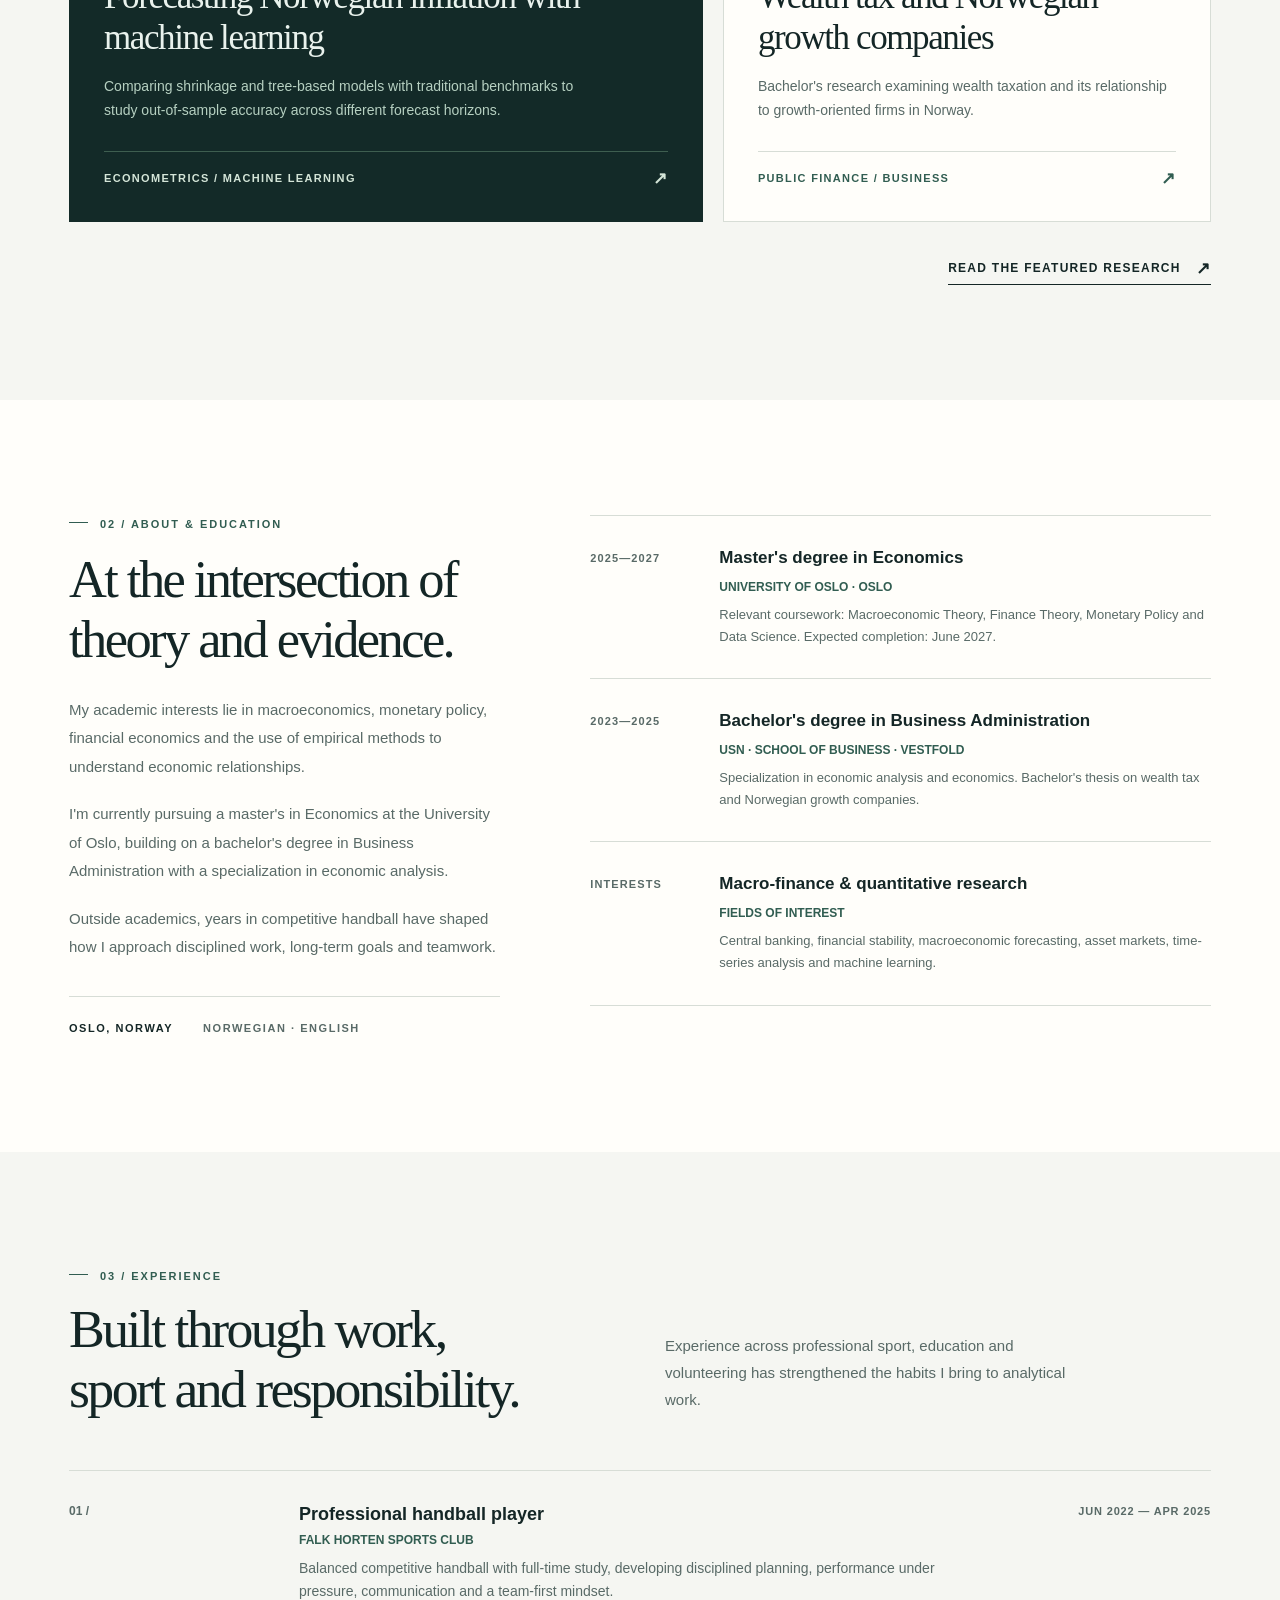
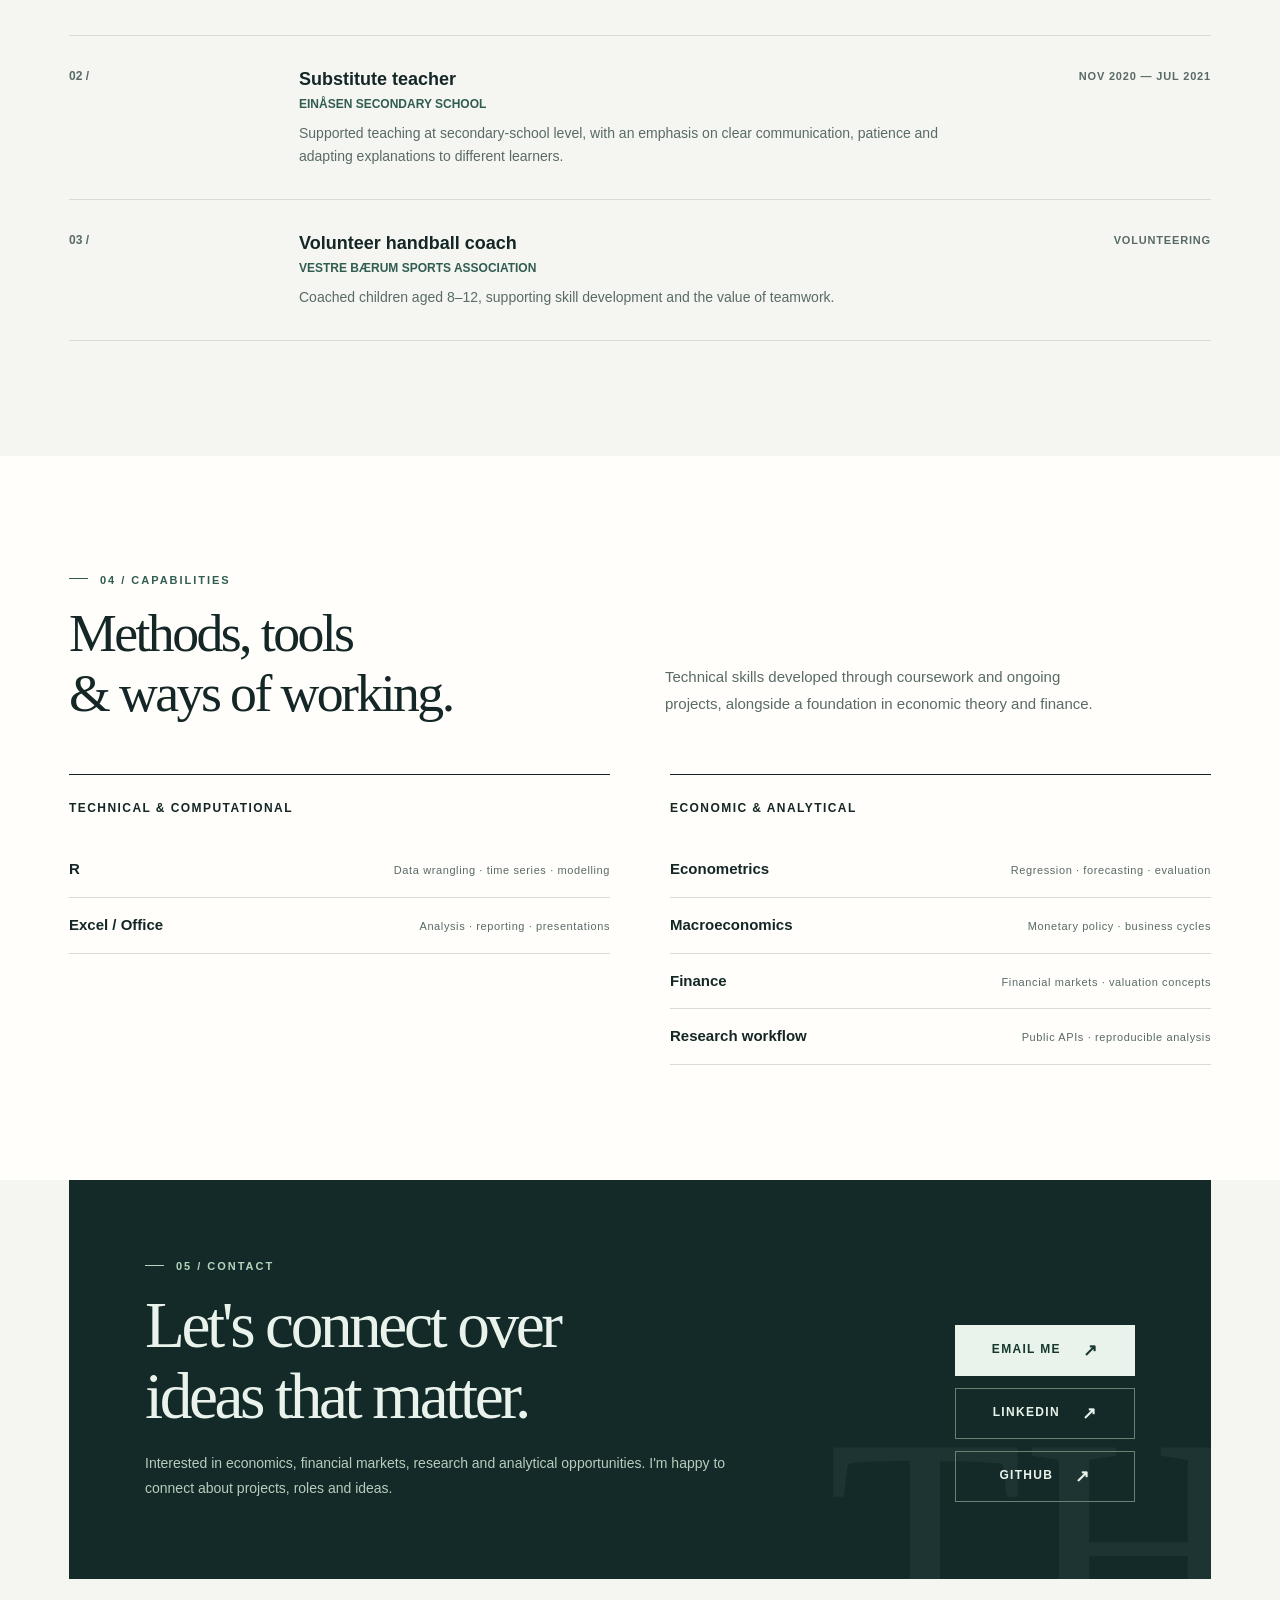
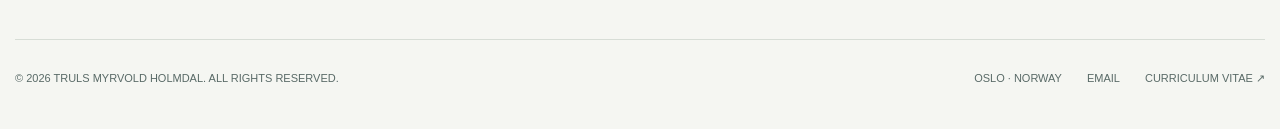
==== commit 5dd7dc84: "Update index.html" ====
--- a/index.html
+++ b/index.html
@@ -29,7 +29,7 @@
 </div><div class="section-after"><a class="text-link" href="projects/inflation-forecasting.html">Read the featured research <span class="arrow" aria-hidden="true">↗</span></a></div></div></section>
 <section class="section section-alt" id="about"><div class="container about-grid"><div class="about-copy reveal"><div class="eyebrow">02 / ABOUT & EDUCATION</div><h2>At the intersection of theory and evidence.</h2><p>My academic interests lie in macroeconomics, monetary policy, financial economics and the use of empirical methods to understand economic relationships.</p><p>I'm currently pursuing a master's in Economics at the University of Oslo, building on a bachelor's degree in Business Administration with a specialization in economic analysis.</p><p>Outside academics, years in competitive handball have shaped how I approach disciplined work, long-term goals and teamwork.</p><div class="about-aside"><span>Oslo, Norway</span><span class="muted">Norwegian · English</span></div></div><div class="credentials reveal"><div class="credential"><div class="credential-date">2025—2027</div><div><h3>Master's degree in Economics</h3><p class="institution">UNIVERSITY OF OSLO · OSLO</p><p>Relevant coursework: Macroeconomic Theory, Finance Theory, Monetary Policy and Data Science. Expected completion: June 2027.</p></div></div><div class="credential"><div class="credential-date">2023—2025</div><div><h3>Bachelor's degree in Business Administration</h3><p class="institution">USN · SCHOOL OF BUSINESS · VESTFOLD</p><p>Specialization in economic analysis and economics. Bachelor's thesis on wealth tax and Norwegian growth companies.</p></div></div><div class="credential"><div class="credential-date">INTERESTS</div><div><h3>Macro-finance & quantitative research</h3><p class="institution">FIELDS OF INTEREST</p><p>Central banking, financial stability, macroeconomic forecasting, asset markets, time-series analysis and machine learning.</p></div></div></div></div></section>
 <section class="section" id="experience"><div class="container"><div class="section-heading reveal"><div><div class="eyebrow">03 / EXPERIENCE</div><h2>Built through work,<br>sport and responsibility.</h2></div><p>Experience across professional sport, education and volunteering has strengthened the habits I bring to analytical work.</p></div><div class="experience-list"><div class="experience-row reveal"><div class="experience-index">01 /</div><div><h3>Professional handball player</h3><div class="role">FALK HORTEN SPORTS CLUB</div><p>Balanced competitive handball with full-time study, developing disciplined planning, performance under pressure, communication and a team-first mindset.</p></div><div class="period">JUN 2022 — APR 2025</div></div><div class="experience-row reveal"><div class="experience-index">02 /</div><div><h3>Substitute teacher</h3><div class="role">EINÅSEN SECONDARY SCHOOL</div><p>Supported teaching at secondary-school level, with an emphasis on clear communication, patience and adapting explanations to different learners.</p></div><div class="period">NOV 2020 — JUL 2021</div></div><div class="experience-row reveal"><div class="experience-index">03 /</div><div><h3>Volunteer handball coach</h3><div class="role">VESTRE BÆRUM SPORTS ASSOCIATION</div><p>Coached children aged 8–12, supporting skill development and the value of teamwork.</p></div><div class="period">VOLUNTEERING</div></div></div></div></section>
-<section class="section section-alt" id="skills"><div class="container"><div class="section-heading reveal"><div><div class="eyebrow">04 / CAPABILITIES</div><h2>Methods, tools<br>& ways of working.</h2></div><p>Technical skills developed through coursework and ongoing projects, alongside a foundation in economic theory and finance.</p></div><div class="skills-wrap reveal"><div class="skill-column"><h3>Technical & computational</h3><div class="skill-row"><span>R</span><small>Data wrangling · time series · modelling</small></div><div class="skill-row"><span>Python</span><small>Computational analysis</small></div><div class="skill-row"><span>MATLAB</span><small>Numerical & macroeconomic modelling</small></div><div class="skill-row"><span>Excel / Office</span><small>Analysis · reporting · presentations</small></div></div><div class="skill-column"><h3>Economic & analytical</h3><div class="skill-row"><span>Econometrics</span><small>Regression · forecasting · evaluation</small></div><div class="skill-row"><span>Macroeconomics</span><small>Monetary policy · business cycles</small></div><div class="skill-row"><span>Finance</span><small>Financial markets · valuation concepts</small></div><div class="skill-row"><span>Research workflow</span><small>Public APIs · reproducible analysis</small></div></div></div></div></section>
+<section class="section section-alt" id="skills"><div class="container"><div class="section-heading reveal"><div><div class="eyebrow">04 / CAPABILITIES</div><h2>Methods, tools<br>& ways of working.</h2></div><p>Technical skills developed through coursework and ongoing projects, alongside a foundation in economic theory and finance.</p></div><div class="skills-wrap reveal"><div class="skill-column"><h3>Technical & computational</h3><div class="skill-row"><span>R</span><small>Data wrangling · time series · modelling</small></div><div class="skill-row"><span>Excel / Office</span><small>Analysis · reporting · presentations</small></div></div><div class="skill-column"><h3>Economic & analytical</h3><div class="skill-row"><span>Econometrics</span><small>Regression · forecasting · evaluation</small></div><div class="skill-row"><span>Macroeconomics</span><small>Monetary policy · business cycles</small></div><div class="skill-row"><span>Finance</span><small>Financial markets · valuation concepts</small></div><div class="skill-row"><span>Research workflow</span><small>Public APIs · reproducible analysis</small></div></div></div></div></section>
 <section class="contact-section" id="contact"><div class="container"><div class="contact-panel reveal"><div><div class="eyebrow">05 / CONTACT</div><h2>Let's connect over<br>ideas that matter.</h2><p>Interested in economics, financial markets, research and analytical opportunities. I'm happy to connect about projects, roles and ideas.</p></div><div class="contact-actions"><a class="button button-light" href="mailto:truls.holmdal@gmail.com">Email me <span class="arrow" aria-hidden="true">↗</span></a><a class="button button-outline social-link" data-profile-link="linkedin" hidden href="#" style="color:#e9f3eb;border-color:#658375">LinkedIn <span class="arrow" aria-hidden="true">↗</span></a><a class="button button-outline social-link" data-profile-link="github" hidden href="#" style="color:#e9f3eb;border-color:#658375">GitHub <span class="arrow" aria-hidden="true">↗</span></a></div></div></div></section>
 </main><footer class="site-footer"><div class="container footer-inner"><span>© <span data-year>2026</span> TRULS MYRVOLD HOLMDAL. ALL RIGHTS RESERVED.</span><span class="footer-right"><span>OSLO · NORWAY</span><a href="mailto:truls.holmdal@gmail.com">EMAIL</a><a href="assets/Truls_Holmdal_Public_CV.pdf">CURRICULUM VITAE ↗</a></span></div></footer>
 </body></html>
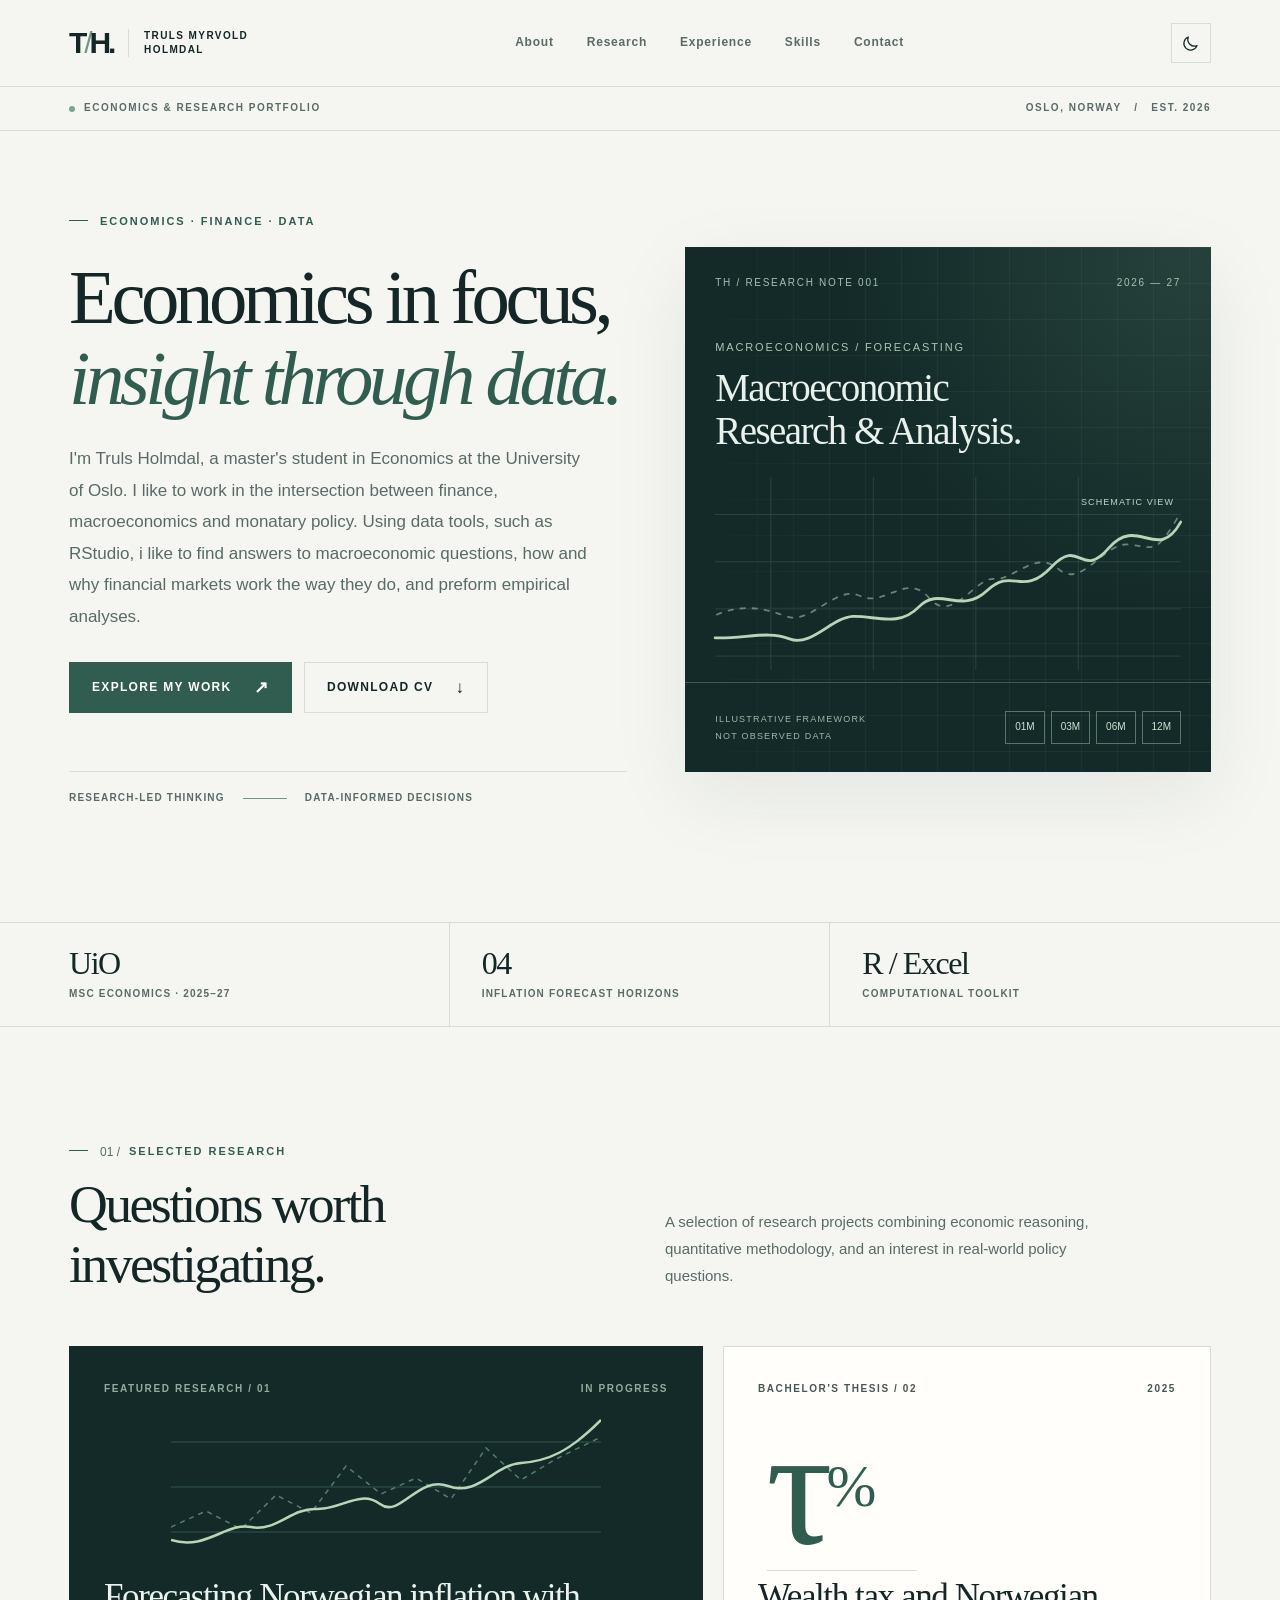
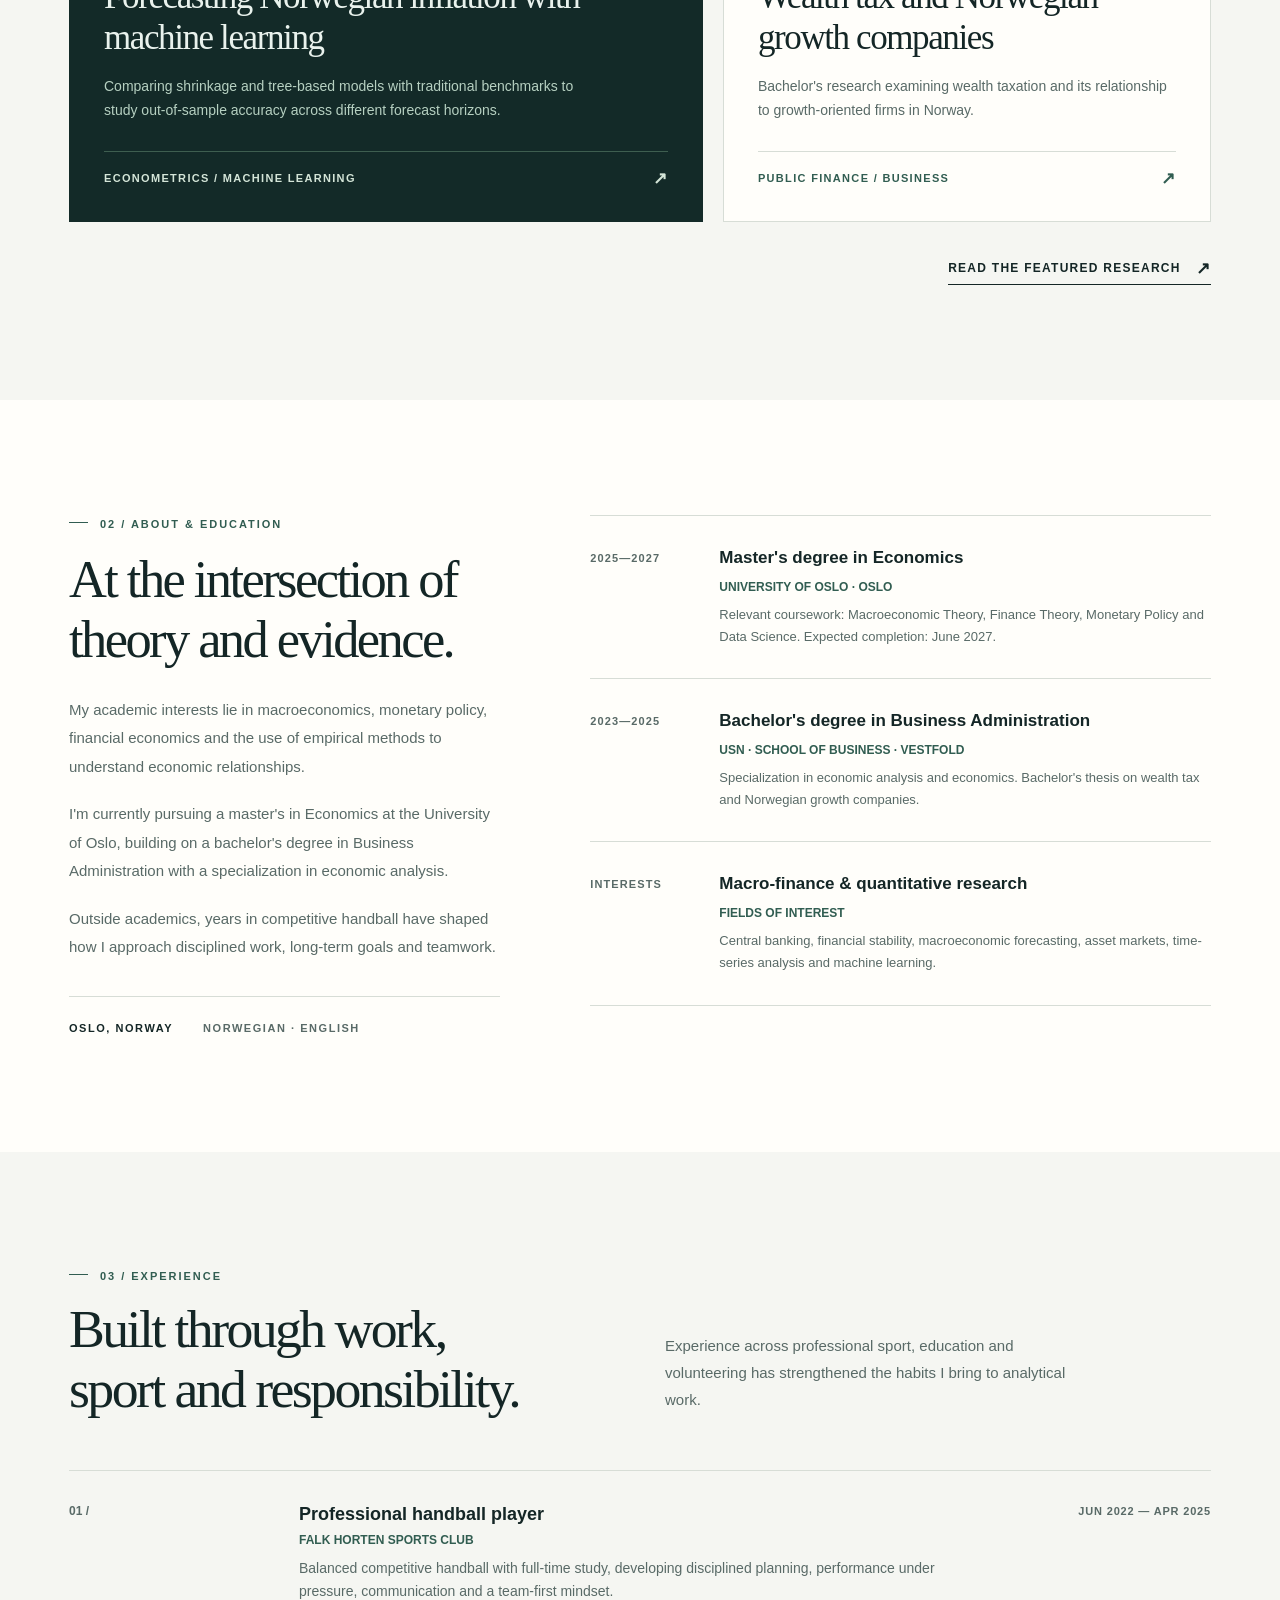
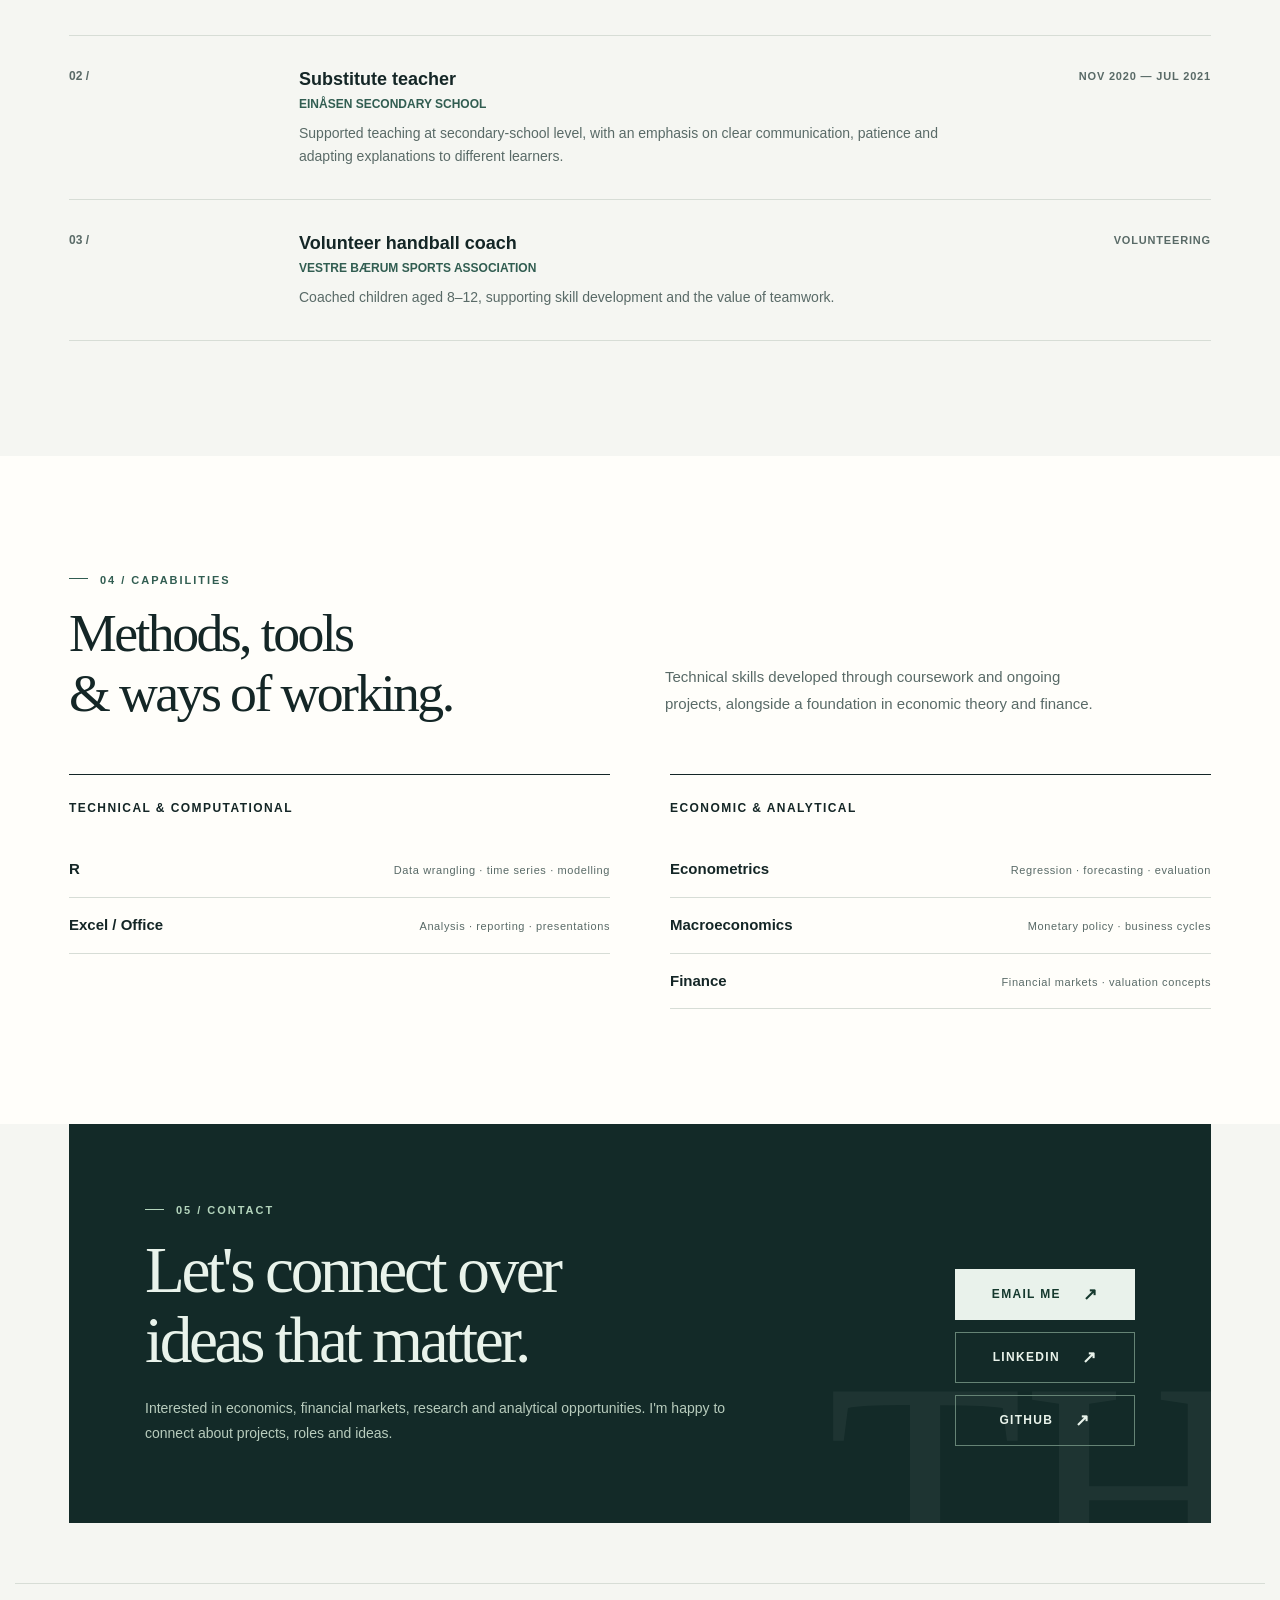
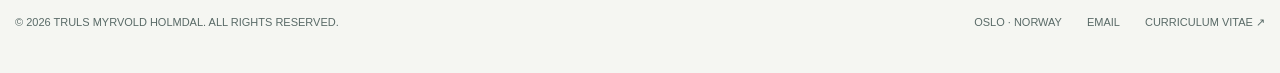
==== commit a7a97dd4: "Update index.html" ====
--- a/index.html
+++ b/index.html
@@ -29,7 +29,7 @@
 </div><div class="section-after"><a class="text-link" href="projects/inflation-forecasting.html">Read the featured research <span class="arrow" aria-hidden="true">↗</span></a></div></div></section>
 <section class="section section-alt" id="about"><div class="container about-grid"><div class="about-copy reveal"><div class="eyebrow">02 / ABOUT & EDUCATION</div><h2>At the intersection of theory and evidence.</h2><p>My academic interests lie in macroeconomics, monetary policy, financial economics and the use of empirical methods to understand economic relationships.</p><p>I'm currently pursuing a master's in Economics at the University of Oslo, building on a bachelor's degree in Business Administration with a specialization in economic analysis.</p><p>Outside academics, years in competitive handball have shaped how I approach disciplined work, long-term goals and teamwork.</p><div class="about-aside"><span>Oslo, Norway</span><span class="muted">Norwegian · English</span></div></div><div class="credentials reveal"><div class="credential"><div class="credential-date">2025—2027</div><div><h3>Master's degree in Economics</h3><p class="institution">UNIVERSITY OF OSLO · OSLO</p><p>Relevant coursework: Macroeconomic Theory, Finance Theory, Monetary Policy and Data Science. Expected completion: June 2027.</p></div></div><div class="credential"><div class="credential-date">2023—2025</div><div><h3>Bachelor's degree in Business Administration</h3><p class="institution">USN · SCHOOL OF BUSINESS · VESTFOLD</p><p>Specialization in economic analysis and economics. Bachelor's thesis on wealth tax and Norwegian growth companies.</p></div></div><div class="credential"><div class="credential-date">INTERESTS</div><div><h3>Macro-finance & quantitative research</h3><p class="institution">FIELDS OF INTEREST</p><p>Central banking, financial stability, macroeconomic forecasting, asset markets, time-series analysis and machine learning.</p></div></div></div></div></section>
 <section class="section" id="experience"><div class="container"><div class="section-heading reveal"><div><div class="eyebrow">03 / EXPERIENCE</div><h2>Built through work,<br>sport and responsibility.</h2></div><p>Experience across professional sport, education and volunteering has strengthened the habits I bring to analytical work.</p></div><div class="experience-list"><div class="experience-row reveal"><div class="experience-index">01 /</div><div><h3>Professional handball player</h3><div class="role">FALK HORTEN SPORTS CLUB</div><p>Balanced competitive handball with full-time study, developing disciplined planning, performance under pressure, communication and a team-first mindset.</p></div><div class="period">JUN 2022 — APR 2025</div></div><div class="experience-row reveal"><div class="experience-index">02 /</div><div><h3>Substitute teacher</h3><div class="role">EINÅSEN SECONDARY SCHOOL</div><p>Supported teaching at secondary-school level, with an emphasis on clear communication, patience and adapting explanations to different learners.</p></div><div class="period">NOV 2020 — JUL 2021</div></div><div class="experience-row reveal"><div class="experience-index">03 /</div><div><h3>Volunteer handball coach</h3><div class="role">VESTRE BÆRUM SPORTS ASSOCIATION</div><p>Coached children aged 8–12, supporting skill development and the value of teamwork.</p></div><div class="period">VOLUNTEERING</div></div></div></div></section>
-<section class="section section-alt" id="skills"><div class="container"><div class="section-heading reveal"><div><div class="eyebrow">04 / CAPABILITIES</div><h2>Methods, tools<br>& ways of working.</h2></div><p>Technical skills developed through coursework and ongoing projects, alongside a foundation in economic theory and finance.</p></div><div class="skills-wrap reveal"><div class="skill-column"><h3>Technical & computational</h3><div class="skill-row"><span>R</span><small>Data wrangling · time series · modelling</small></div><div class="skill-row"><span>Excel / Office</span><small>Analysis · reporting · presentations</small></div></div><div class="skill-column"><h3>Economic & analytical</h3><div class="skill-row"><span>Econometrics</span><small>Regression · forecasting · evaluation</small></div><div class="skill-row"><span>Macroeconomics</span><small>Monetary policy · business cycles</small></div><div class="skill-row"><span>Finance</span><small>Financial markets · valuation concepts</small></div><div class="skill-row"><span>Research workflow</span><small>Public APIs · reproducible analysis</small></div></div></div></div></section>
+<section class="section section-alt" id="skills"><div class="container"><div class="section-heading reveal"><div><div class="eyebrow">04 / CAPABILITIES</div><h2>Methods, tools<br>& ways of working.</h2></div><p>Technical skills developed through coursework and ongoing projects, alongside a foundation in economic theory and finance.</p></div><div class="skills-wrap reveal"><div class="skill-column"><h3>Technical & computational</h3><div class="skill-row"><span>R</span><small>Data wrangling · time series · modelling</small></div><div class="skill-row"><span>Excel / Office</span><small>Analysis · reporting · presentations</small></div></div><div class="skill-column"><h3>Economic & analytical</h3><div class="skill-row"><span>Econometrics</span><small>Regression · forecasting · evaluation</small></div><div class="skill-row"><span>Macroeconomics</span><small>Monetary policy · business cycles</small></div><div class="skill-row"><span>Finance</span><small>Financial markets · valuation concepts</small></div></div></div></div></section>
 <section class="contact-section" id="contact"><div class="container"><div class="contact-panel reveal"><div><div class="eyebrow">05 / CONTACT</div><h2>Let's connect over<br>ideas that matter.</h2><p>Interested in economics, financial markets, research and analytical opportunities. I'm happy to connect about projects, roles and ideas.</p></div><div class="contact-actions"><a class="button button-light" href="mailto:truls.holmdal@gmail.com">Email me <span class="arrow" aria-hidden="true">↗</span></a><a class="button button-outline social-link" data-profile-link="linkedin" hidden href="#" style="color:#e9f3eb;border-color:#658375">LinkedIn <span class="arrow" aria-hidden="true">↗</span></a><a class="button button-outline social-link" data-profile-link="github" hidden href="#" style="color:#e9f3eb;border-color:#658375">GitHub <span class="arrow" aria-hidden="true">↗</span></a></div></div></div></section>
 </main><footer class="site-footer"><div class="container footer-inner"><span>© <span data-year>2026</span> TRULS MYRVOLD HOLMDAL. ALL RIGHTS RESERVED.</span><span class="footer-right"><span>OSLO · NORWAY</span><a href="mailto:truls.holmdal@gmail.com">EMAIL</a><a href="assets/Truls_Holmdal_Public_CV.pdf">CURRICULUM VITAE ↗</a></span></div></footer>
 </body></html>
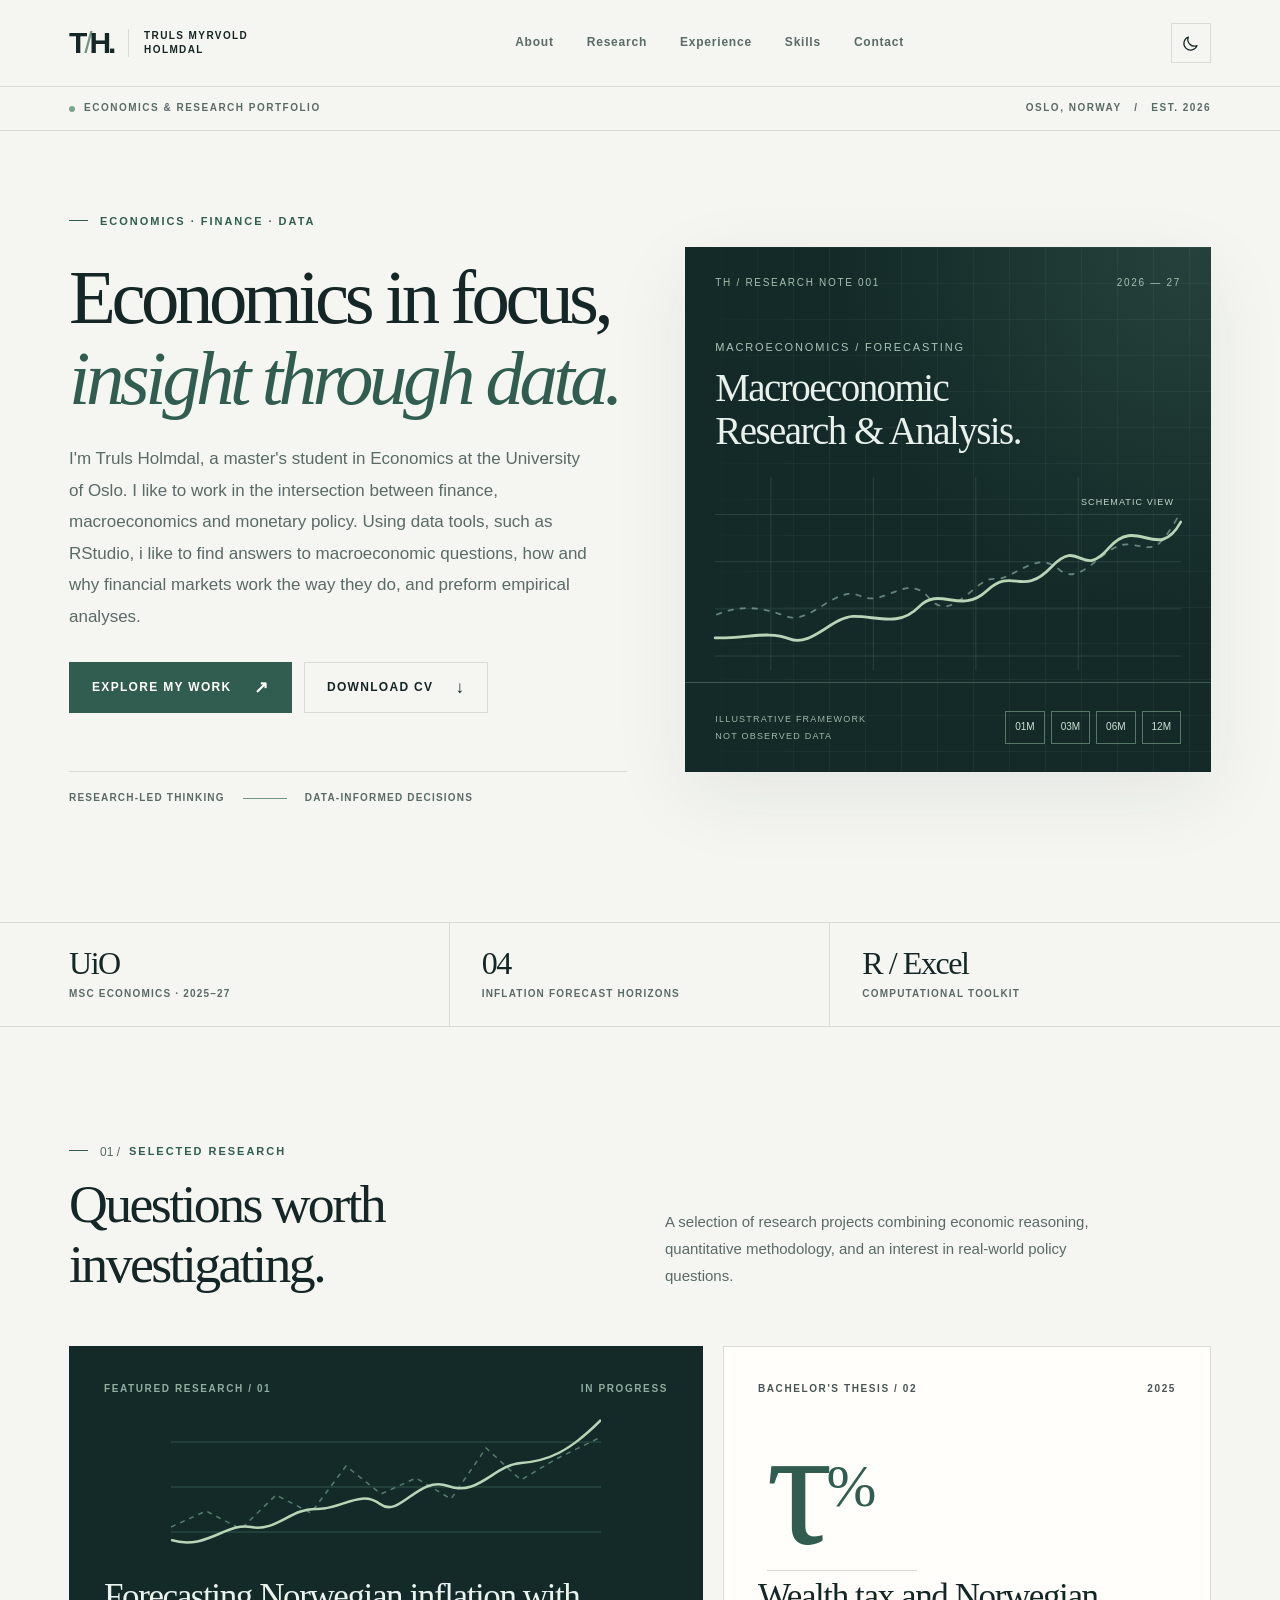
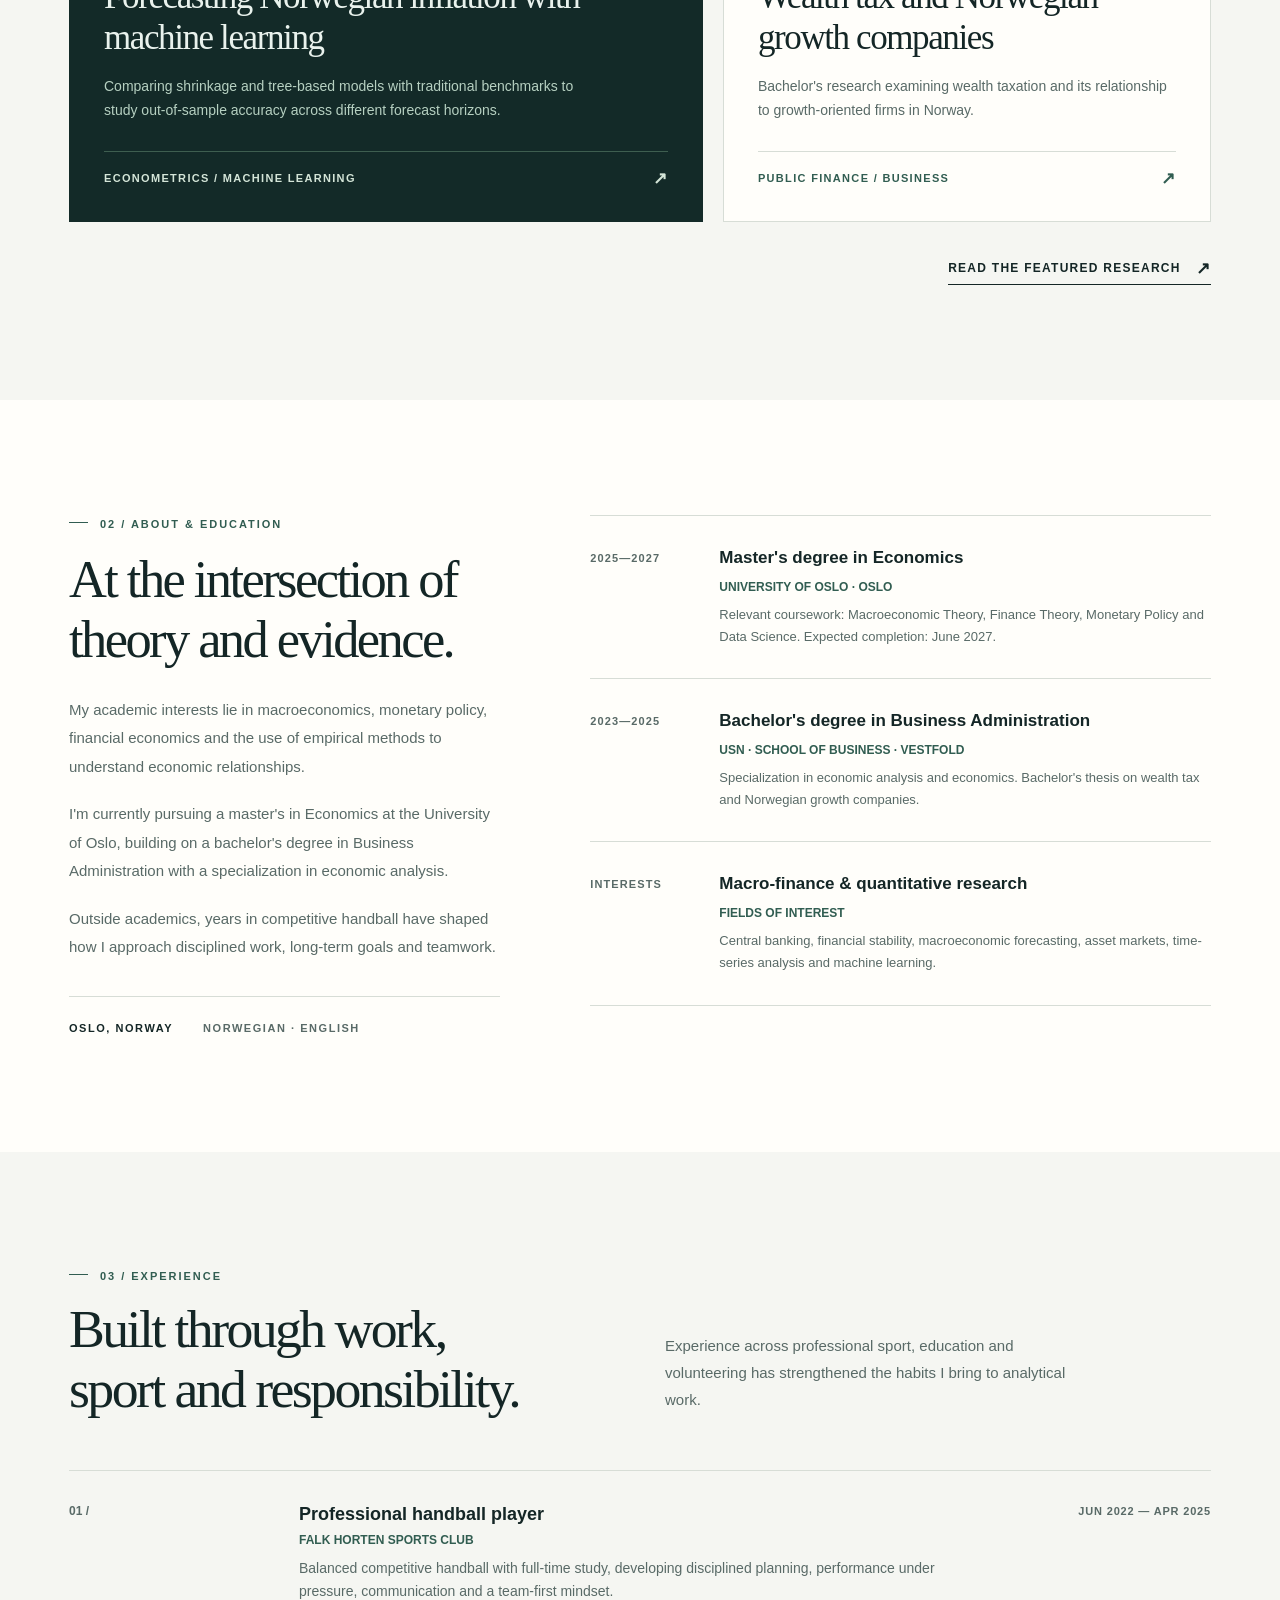
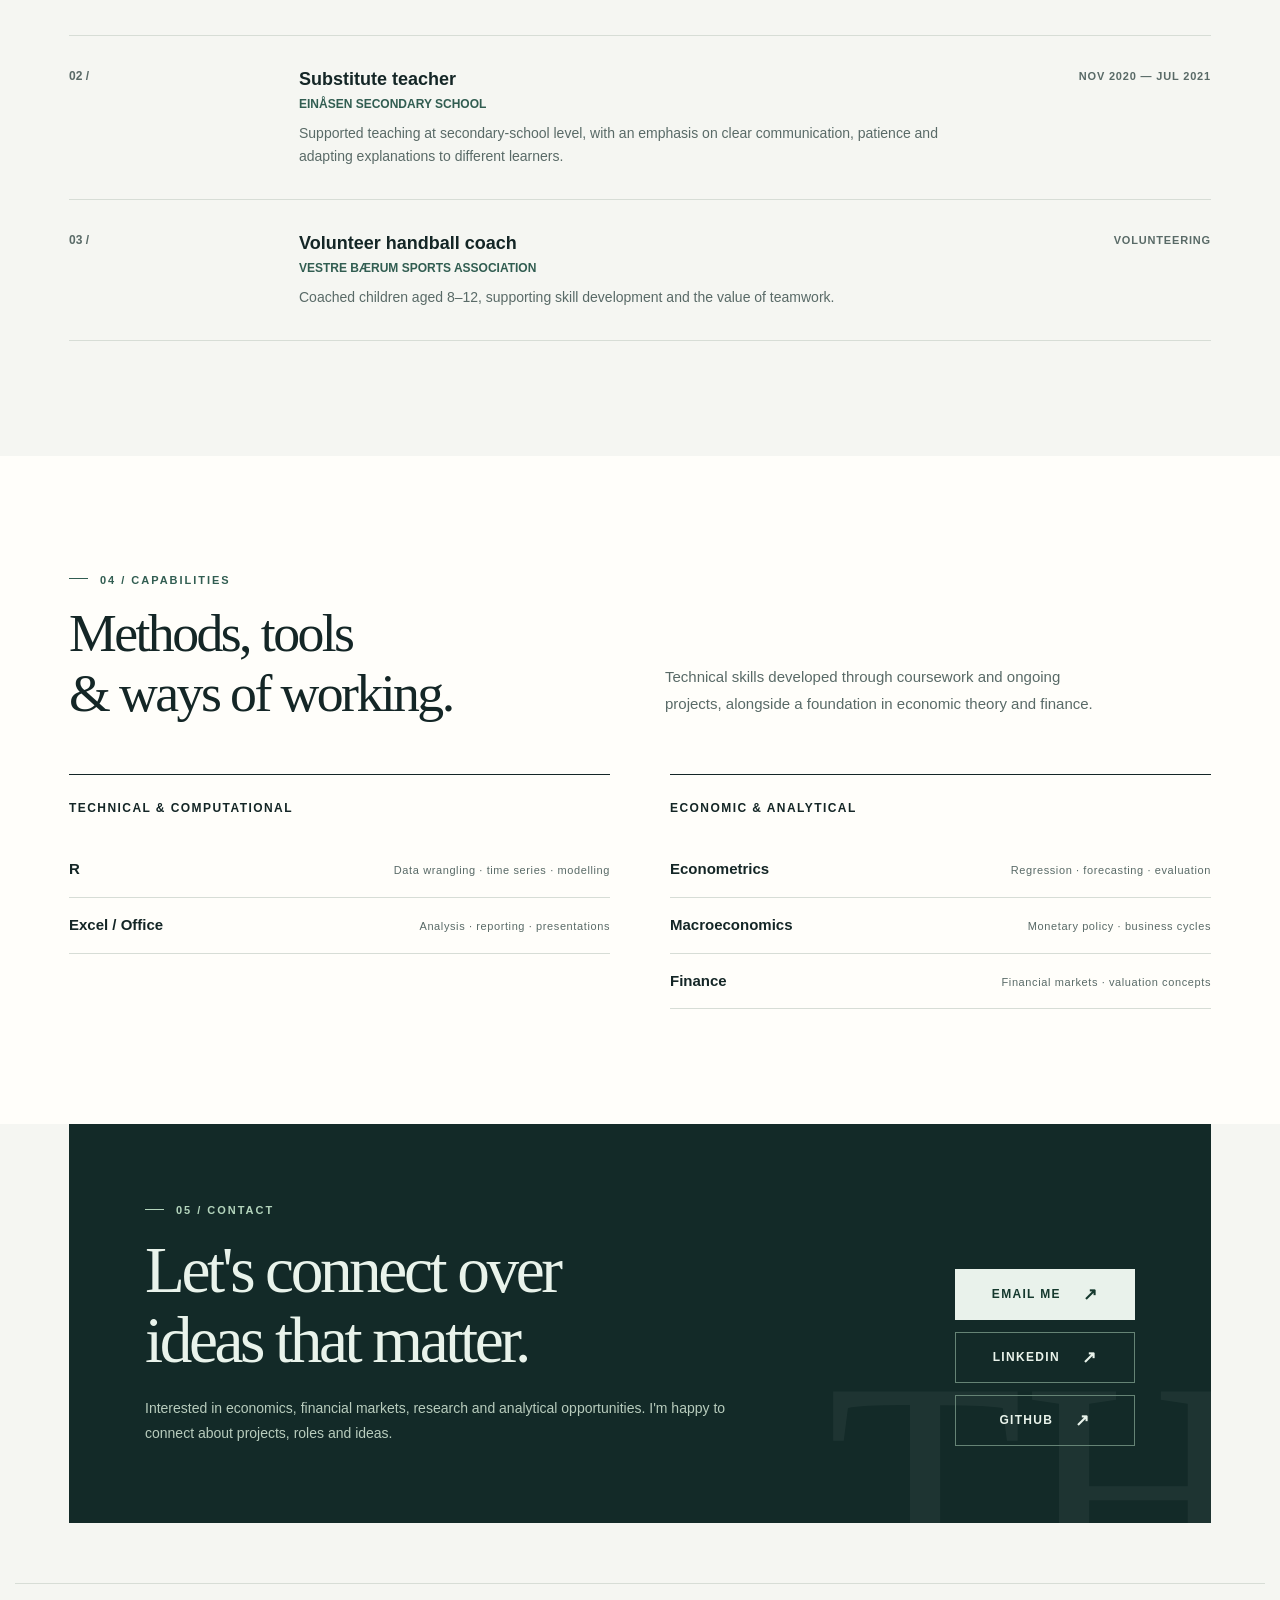
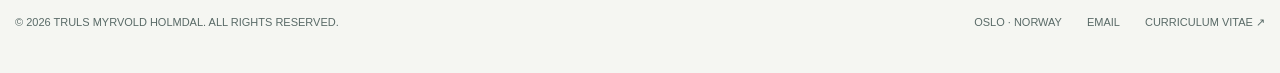
==== commit 5ff80e26: "Update index.html" ====
--- a/index.html
+++ b/index.html
@@ -19,7 +19,7 @@
 <main id="main">
 <div class="site-topline"><div class="container topline-inner"><span><i class="topline-dot"></i>ECONOMICS &amp; RESEARCH PORTFOLIO</span><span>OSLO, NORWAY &nbsp; / &nbsp; EST. 2026</span></div></div>
 <section class="hero"><div class="container hero-layout">
-  <div class="hero-content reveal"><div class="eyebrow">ECONOMICS · FINANCE · DATA</div><h1>Economics in focus,<br><em> insight through data.</em></h1><p class="hero-copy">I'm Truls Holmdal, a master's student in Economics at the University of Oslo. I like to work in the intersection between finance, macroeconomics and monatary policy. Using data tools, such as RStudio, i like to find answers to macroeconomic questions, how and why financial markets work the way they do, and preform empirical analyses.</p><div class="hero-actions"><a class="button" href="#work">Explore my work <span class="arrow" aria-hidden="true">↗</span></a><a class="button button-outline" href="assets/Truls_Holmdal_Public_CV.pdf" download>Download CV <span class="arrow" aria-hidden="true">↓</span></a></div><div class="hero-bottom"><span>RESEARCH-LED THINKING</span><span class="line"></span><span>DATA-INFORMED DECISIONS</span></div></div>
+  <div class="hero-content reveal"><div class="eyebrow">ECONOMICS · FINANCE · DATA</div><h1>Economics in focus,<br><em> insight through data.</em></h1><p class="hero-copy">I'm Truls Holmdal, a master's student in Economics at the University of Oslo. I like to work in the intersection between finance, macroeconomics and monetary policy. Using data tools, such as RStudio, i like to find answers to macroeconomic questions, how and why financial markets work the way they do, and preform empirical analyses.</p><div class="hero-actions"><a class="button" href="#work">Explore my work <span class="arrow" aria-hidden="true">↗</span></a><a class="button button-outline" href="assets/Truls_Holmdal_Public_CV.pdf" download>Download CV <span class="arrow" aria-hidden="true">↓</span></a></div><div class="hero-bottom"><span>RESEARCH-LED THINKING</span><span class="line"></span><span>DATA-INFORMED DECISIONS</span></div></div>
   <div class="visual-card reveal" aria-label="Decorative illustration of a quantitative research framework, not actual research results"><div class="visual-noise"></div><div class="visual-top"><span class="visual-index">TH / RESEARCH NOTE 001</span><span class="visual-index">2026 — 27</span></div><div class="visual-center"><span class="visual-label">MACROECONOMICS / FORECASTING</span><div class="visual-title">Macroeconomic<br>Research & Analysis.</div><div class="visual-plot"><span class="plot-tag">SCHEMATIC VIEW</span><svg viewBox="0 0 500 180" preserveAspectRatio="none" role="img" aria-label="Abstract, illustrative time-series lines"><g class="chart-grid"><line x1="0" y1="35" x2="500" y2="35"/><line x1="0" y1="79" x2="500" y2="79"/><line x1="0" y1="123" x2="500" y2="123"/><line x1="0" y1="167" x2="500" y2="167"/><line x1="60" y1="0" x2="60" y2="180"/><line x1="170" y1="0" x2="170" y2="180"/><line x1="280" y1="0" x2="280" y2="180"/><line x1="390" y1="0" x2="390" y2="180"/></g><path class="chart-line chart-line-secondary" d="M0 129 C30 118 51 122 77 130 S130 100 156 111 S206 88 230 113 S280 93 300 95 S344 67 369 86 S417 60 445 63 S473 73 500 33"/><path class="chart-line" d="M0 150 C32 151 57 143 80 151 S125 131 148 130 S197 141 219 121 S264 129 292 106 S329 113 361 84 S392 97 423 66 S475 81 500 42"/></svg></div></div><div class="visual-end"><span class="visual-foot">ILLUSTRATIVE FRAMEWORK<br>NOT OBSERVED DATA</span><div class="visual-quarters"><span>01M</span><span>03M</span><span>06M</span><span>12M</span></div></div></div>
 </div></section>
 <section class="at-a-glance"><div class="container glance-grid"><div class="glance"><div class="glance-number">UiO</div><div class="glance-desc">MSc Economics · 2025–27</div></div><div class="glance"><div class="glance-number">04</div><div class="glance-desc">Inflation forecast horizons</div></div><div class="glance"><div class="glance-number">R / Excel</div><div class="glance-desc">Computational toolkit</div></div></div></section>
